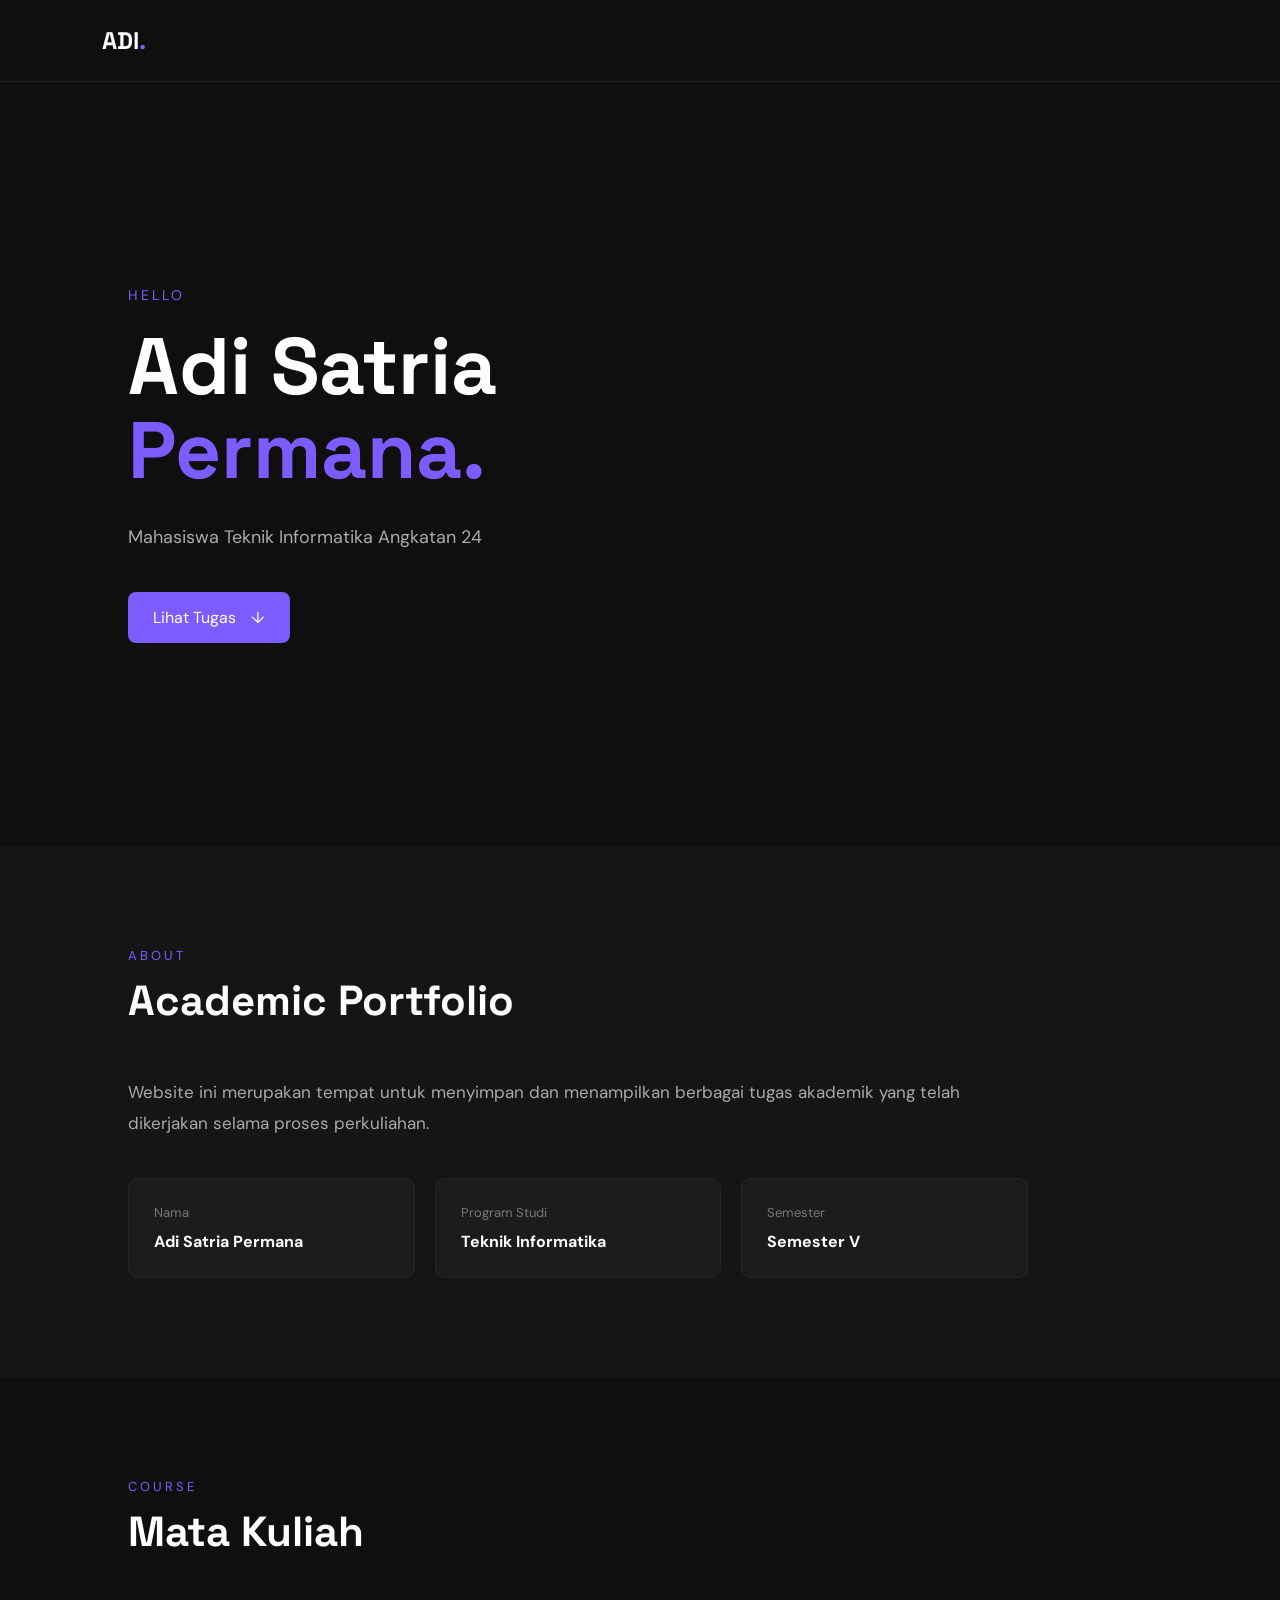
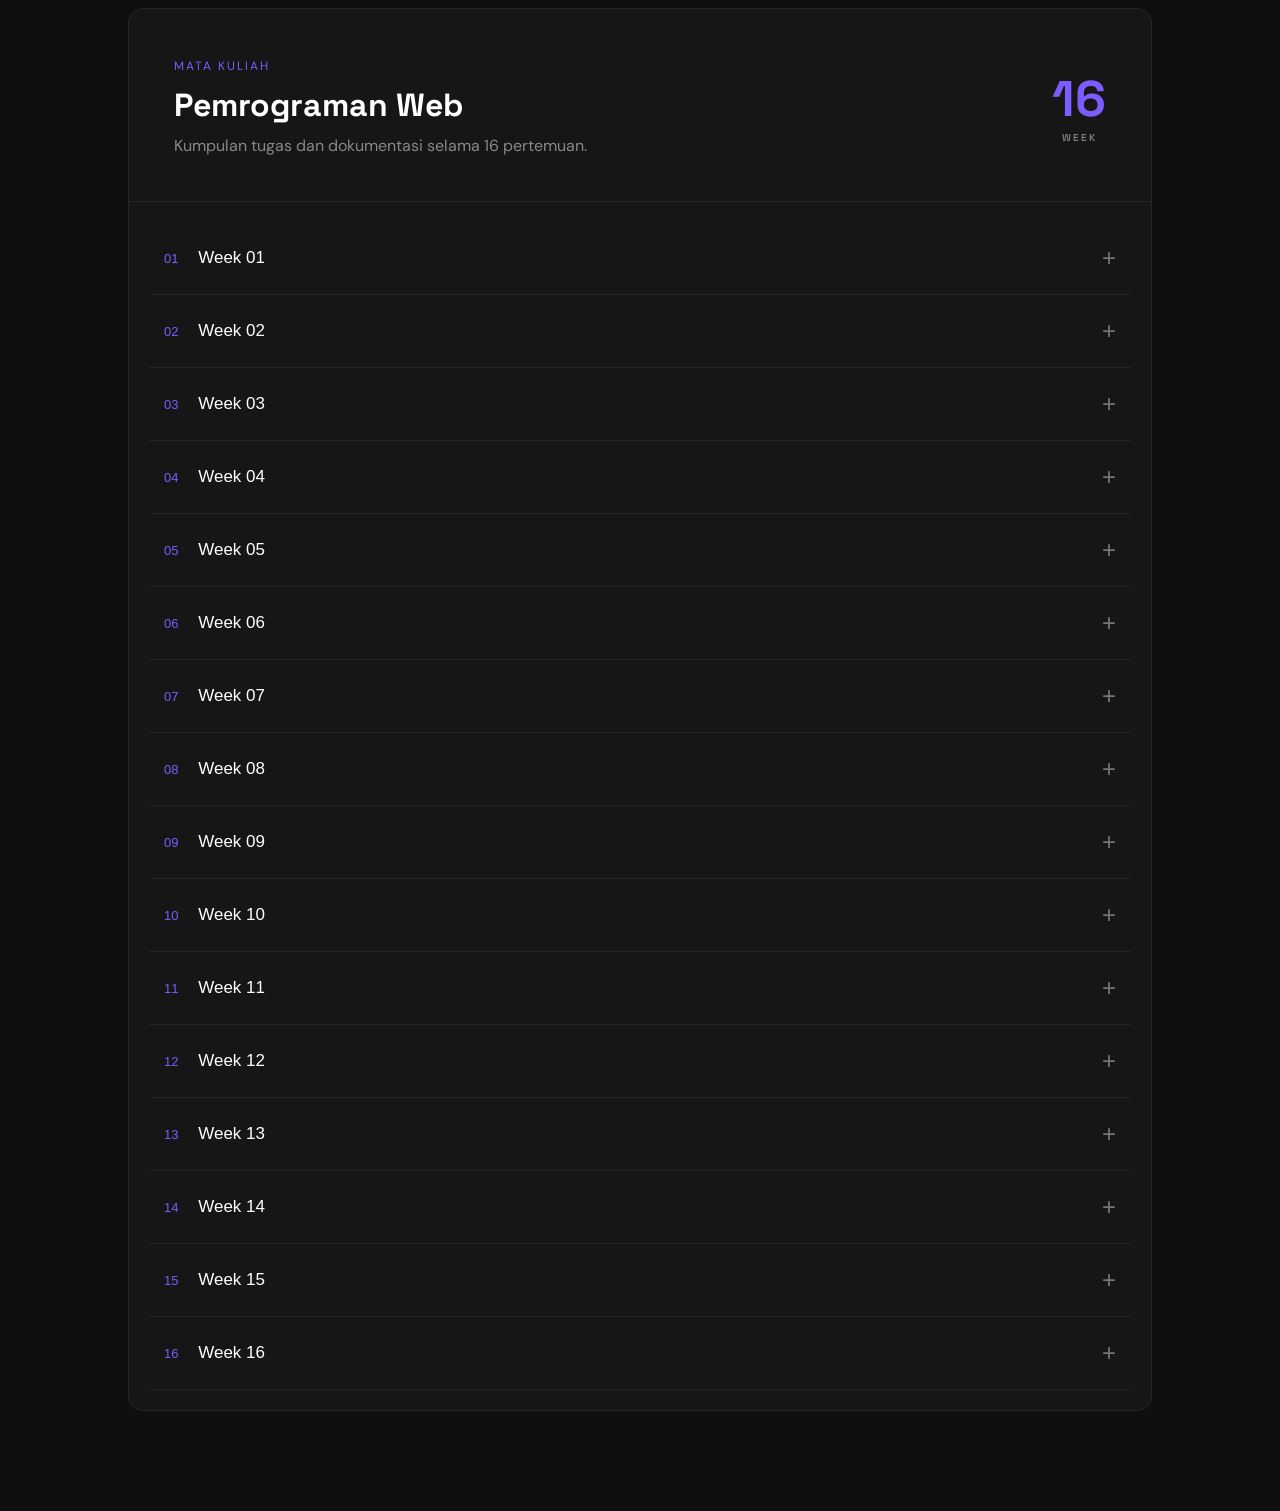
==== index.html @ b635580a "fix js" ====
<!DOCTYPE html>
<html lang="id">
<head>
    <meta charset="UTF-8">
    <meta name="viewport" content="width=device-width, initial-scale=1.0">

    <title>Adi Satria Permana</title>

    <link rel="stylesheet" href="assets/css/style.css">
</head>

<body>

    <!-- NAVBAR -->
    <nav class="navbar">

        <div class="logo">
            ADI<span>.</span>
        </div>
    </nav>


    <!-- HERO -->
    <section class="hero">

        <div class="hero-content">

            <p class="hello">
                HELLO
            </p>

            <h1>
                Adi Satria<br>
                <span>Permana.</span>
            </h1>

            <p class="description">
                Mahasiswa Teknik Informatika Angkatan 24
            </p>

            <a href="#course" class="btn">
                Lihat Tugas
                <span>↓</span>
            </a>

        </div>

    </section>


    <!-- ABOUT -->
    <section class="about">

        <div class="section-title">

            <p>ABOUT</p>

            <h2>
                Academic Portfolio
            </h2>

        </div>


        <div class="about-content">

            <p>
                Website ini merupakan tempat untuk menyimpan dan
                menampilkan berbagai tugas akademik yang telah
                dikerjakan selama proses perkuliahan.
            </p>

            <div class="info">

                <div class="info-card">
                    <span>Nama</span>
                    <strong>Adi Satria Permana</strong>
                </div>

                <div class="info-card">
                    <span>Program Studi</span>
                    <strong>Teknik Informatika</strong>
                </div>

                <div class="info-card">
                    <span>Semester</span>
                    <strong>Semester V</strong>
                </div>

            </div>

        </div>

    </section>


    <!-- COURSE -->
    <section class="course" id="course">

        <div class="section-title">

            <p>COURSE</p>

            <h2>
                Mata Kuliah
            </h2>

        </div>


        <div class="course-card">

            <div class="course-header">

                <div>

                    <span class="course-label">
                        MATA KULIAH
                    </span>

                    <h3>
                        Pemrograman Web
                    </h3>

                    <p>
                        Kumpulan tugas dan dokumentasi
                        selama 16 pertemuan.
                    </p>

                </div>

                <div class="course-number">
                    16
                    <span>WEEK</span>
                </div>

            </div>


            <!-- WEEK LIST -->

            <div class="week-list">


                <!-- WEEK 01 -->
                <div class="week-item">

                    <button class="week-button">

                        <span>
                            <small>01</small>
                            Week 01
                        </span>

                        <span class="arrow">+</span>

                    </button>

                    <div class="week-content">

                        <div class="task">

                            <div>
                                <h4>Assignment Week 01</h4>

                                <p>
                                    Tugas pertemuan pertama.
                                </p>
                            </div>
                            <a href="assets/pdf/1247050074_ADI SATRIA PERMANA_PAW.pdf" 
   class="pdf-button" 
   target="_blank">
    Lihat PDF
</a>

                        </div>

                    </div>

                </div>


                <!-- WEEK 02 -->
                <div class="week-item">

                    <button class="week-button">

                        <span>
                            <small>02</small>
                            Week 02
                        </span>

                        <span class="arrow">+</span>

                    </button>

                    <div class="week-content">

                        <div class="task">

                            <div>
                                <h4>Assignment Week 02</h4>

                                <p>
                                    Tugas pertemuan kedua.
                                </p>
                            </div>

                            <a href="#" class="pdf-button">
                                PDF
                            </a>

                        </div>

                    </div>

                </div>


                <!-- WEEK 03 -->
                <div class="week-item">

                    <button class="week-button">

                        <span>
                            <small>03</small>
                            Week 03
                        </span>

                        <span class="arrow">+</span>

                    </button>

                    <div class="week-content">

                        <div class="task">

                            <div>
                                <h4>Assignment Week 03</h4>

                                <p>
                                    Tugas pertemuan ketiga.
                                </p>
                            </div>

                            <a href="#" class="pdf-button">
                                PDF
                            </a>

                        </div>

                    </div>

                </div>


                <!-- WEEK 04 -->
                <div class="week-item">

                    <button class="week-button">

                        <span>
                            <small>04</small>
                            Week 04
                        </span>

                        <span class="arrow">+</span>

                    </button>

                    <div class="week-content">

                        <div class="task">

                            <div>
                                <h4>Assignment Week 04</h4>

                                <p>Tugas pertemuan keempat.</p>
                            </div>

                            <a href="#" class="pdf-button">
                                PDF
                            </a>

                        </div>

                    </div>

                </div>


                <!-- WEEK 05 -->
                <div class="week-item">

                    <button class="week-button">

                        <span>
                            <small>05</small>
                            Week 05
                        </span>

                        <span class="arrow">+</span>

                    </button>

                    <div class="week-content">

                        <div class="task">

                            <div>
                                <h4>Assignment Week 05</h4>
                                <p>Tugas pertemuan kelima.</p>
                            </div>

                            <a href="#" class="pdf-button">
                                PDF
                            </a>

                        </div>

                    </div>

                </div>


                <!-- WEEK 06 -->
                <div class="week-item">

                    <button class="week-button">

                        <span>
                            <small>06</small>
                            Week 06
                        </span>

                        <span class="arrow">+</span>

                    </button>

                    <div class="week-content">

                        <div class="task">

                            <div>
                                <h4>Assignment Week 06</h4>
                                <p>Tugas pertemuan keenam.</p>
                            </div>

                            <a href="#" class="pdf-button">
                                PDF
                            </a>

                        </div>

                    </div>

                </div>


                <!-- WEEK 07 -->
                <div class="week-item">

                    <button class="week-button">

                        <span>
                            <small>07</small>
                            Week 07
                        </span>

                        <span class="arrow">+</span>

                    </button>

                    <div class="week-content">

                        <div class="task">

                            <div>
                                <h4>Assignment Week 07</h4>
                                <p>Tugas pertemuan ketujuh.</p>
                            </div>

                            <a href="#" class="pdf-button">
                                PDF
                            </a>

                        </div>

                    </div>

                </div>


                <!-- WEEK 08 -->
                <div class="week-item">

                    <button class="week-button">

                        <span>
                            <small>08</small>
                            Week 08
                        </span>

                        <span class="arrow">+</span>

                    </button>

                    <div class="week-content">

                        <div class="task">

                            <div>
                                <h4>Assignment Week 08</h4>
                                <p>Tugas pertemuan kedelapan.</p>
                            </div>

                            <a href="#" class="pdf-button">
                                PDF
                            </a>

                        </div>

                    </div>

                </div>


                <!-- WEEK 09 -->
                <div class="week-item">

                    <button class="week-button">

                        <span>
                            <small>09</small>
                            Week 09
                        </span>

                        <span class="arrow">+</span>

                    </button>

                    <div class="week-content">

                        <div class="task">

                            <div>
                                <h4>Assignment Week 09</h4>
                                <p>Tugas pertemuan kesembilan.</p>
                            </div>

                            <a href="#" class="pdf-button">
                                PDF
                            </a>

                        </div>

                    </div>

                </div>


                <!-- WEEK 10 -->
                <div class="week-item">

                    <button class="week-button">

                        <span>
                            <small>10</small>
                            Week 10
                        </span>

                        <span class="arrow">+</span>

                    </button>

                    <div class="week-content">

                        <div class="task">

                            <div>
                                <h4>Assignment Week 10</h4>
                                <p>Tugas pertemuan kesepuluh.</p>
                            </div>

                            <a href="#" class="pdf-button">
                                PDF
                            </a>

                        </div>

                    </div>

                </div>


                <!-- WEEK 11 -->
                <div class="week-item">

                    <button class="week-button">

                        <span>
                            <small>11</small>
                            Week 11
                        </span>

                        <span class="arrow">+</span>

                    </button>

                    <div class="week-content">

                        <div class="task">

                            <div>
                                <h4>Assignment Week 11</h4>
                                <p>Tugas pertemuan kesebelas.</p>
                            </div>

                            <a href="#" class="pdf-button">
                                PDF
                            </a>

                        </div>

                    </div>

                </div>


                <!-- WEEK 12 -->
                <div class="week-item">

                    <button class="week-button">

                        <span>
                            <small>12</small>
                            Week 12
                        </span>

                        <span class="arrow">+</span>

                    </button>

                    <div class="week-content">

                        <div class="task">

                            <div>
                                <h4>Assignment Week 12</h4>
                                <p>Tugas pertemuan kedua belas.</p>
                            </div>

                            <a href="#" class="pdf-button">
                                PDF
                            </a>

                        </div>

                    </div>

                </div>


                <!-- WEEK 13 -->
                <div class="week-item">

                    <button class="week-button">

                        <span>
                            <small>13</small>
                            Week 13
                        </span>

                        <span class="arrow">+</span>

                    </button>

                    <div class="week-content">

                        <div class="task">

                            <div>
                                <h4>Assignment Week 13</h4>
                                <p>Tugas pertemuan ketiga belas.</p>
                            </div>

                            <a href="#" class="pdf-button">
                                PDF
                            </a>

                        </div>

                    </div>

                </div>


                <!-- WEEK 14 -->
                <div class="week-item">

                    <button class="week-button">

                        <span>
                            <small>14</small>
                            Week 14
                        </span>

                        <span class="arrow">+</span>

                    </button>

                    <div class="week-content">

                        <div class="task">

                            <div>
                                <h4>Assignment Week 14</h4>
                                <p>Tugas pertemuan keempat belas.</p>
                            </div>

                            <a href="#" class="pdf-button">
                                PDF
                            </a>

                        </div>

                    </div>

                </div>


                <!-- WEEK 15 -->
                <div class="week-item">

                    <button class="week-button">

                        <span>
                            <small>15</small>
                            Week 15
                        </span>

                        <span class="arrow">+</span>

                    </button>

                    <div class="week-content">

                        <div class="task">

                            <div>
                                <h4>Assignment Week 15</h4>
                                <p>Tugas pertemuan kelima belas.</p>
                            </div>

                            <a href="#" class="pdf-button">
                                PDF
                            </a>

                        </div>

                    </div>

                </div>


                <!-- WEEK 16 -->
                <div class="week-item">

                    <button class="week-button">

                        <span>
                            <small>16</small>
                            Week 16
                        </span>

                        <span class="arrow">+</span>

                    </button>

                    <div class="week-content">

                        <div class="task">

                            <div>
                                <h4>Assignment Week 16</h4>
                                <p>Tugas pertemuan keenam belas.</p>
                            </div>

                            <a href="#" class="pdf-button">
                                PDF
                            </a>

                        </div>

                    </div>

                </div>


            </div>

        </div>

    </section>

    <script src="assets/js/script.js"></script>

</body>
</html>
---- assets/css/style.css ----
@import url('https://fonts.googleapis.com/css2?family=DM+Sans:wght@400;500;600;700&family=Space+Grotesk:wght@500;600;700&display=swap');


* {
    margin: 0;
    padding: 0;
    box-sizing: border-box;
}


html {
    scroll-behavior: smooth;
}


body {

    font-family: "DM Sans", sans-serif;

    background: #0f0f0f;

    color: white;

}


/* NAVBAR */

.navbar {

    width: 100%;

    padding: 25px 8%;

    display: flex;

    justify-content: space-between;

    align-items: center;

    border-bottom: 1px solid #222;

}


.logo {

    font-family: "Space Grotesk";

    font-size: 24px;

    font-weight: 700;

}


.logo span {

    color: #7c5cff;

}


.nav-text {

    color: #888;

    font-size: 14px;

}


/* HERO */

.hero {

    min-height: 85vh;

    display: flex;

    align-items: center;

    padding: 80px 10%;

}


.hero-content {

    max-width: 800px;

}


.hello {

    color: #7c5cff;

    font-size: 14px;

    letter-spacing: 3px;

    margin-bottom: 20px;

}


.hero h1 {

    font-family: "Space Grotesk";

    font-size: 80px;

    line-height: 1.05;

    margin-bottom: 30px;

}


.hero h1 span {

    color: #7c5cff;

}


.description {

    color: #aaa;

    font-size: 18px;

    line-height: 1.7;

    max-width: 600px;

    margin-bottom: 40px;

}


.btn {

    display: inline-flex;

    align-items: center;

    gap: 15px;

    padding: 15px 25px;

    background: #7c5cff;

    color: white;

    text-decoration: none;

    border-radius: 8px;

    transition: 0.3s;

}


.btn:hover {

    transform: translateY(-3px);

    background: #6849e8;

}


/* ABOUT */

.about {

    padding: 100px 10%;

    background: #151515;

}


.section-title {

    margin-bottom: 50px;

}


.section-title p {

    color: #7c5cff;

    letter-spacing: 3px;

    font-size: 13px;

    margin-bottom: 10px;

}


.section-title h2 {

    font-family: "Space Grotesk";

    font-size: 42px;

}


.about-content {

    max-width: 900px;

}


.about-content > p {

    color: #aaa;

    line-height: 1.8;

    font-size: 17px;

    margin-bottom: 40px;

}


.info {

    display: grid;

    grid-template-columns: repeat(3, 1fr);

    gap: 20px;

}


.info-card {

    background: #1c1c1c;

    padding: 25px;

    border-radius: 10px;

    border: 1px solid #252525;

}


.info-card span {

    display: block;

    color: #777;

    font-size: 13px;

    margin-bottom: 10px;

}


.info-card strong {

    font-size: 16px;

}


/* COURSE */

.course {

    padding: 100px 10%;

}


.course-card {

    background: #161616;

    border: 1px solid #252525;

    border-radius: 15px;

    overflow: hidden;

}


.course-header {

    padding: 45px;

    display: flex;

    justify-content: space-between;

    align-items: center;

    border-bottom: 1px solid #252525;

}


.course-label {

    color: #7c5cff;

    font-size: 12px;

    letter-spacing: 2px;

}


.course-header h3 {

    font-family: "Space Grotesk";

    font-size: 32px;

    margin: 10px 0;

}


.course-header p {

    color: #888;

}


.course-number {

    font-size: 50px;

    font-family: "Space Grotesk";

    font-weight: bold;

    color: #7c5cff;

    text-align: center;

}


.course-number span {

    display: block;

    font-size: 10px;

    letter-spacing: 2px;

    color: #777;

}


/* WEEK */

.week-list {

    padding: 20px;

}


.week-item {

    border-bottom: 1px solid #252525;

}


.week-button {

    width: 100%;

    padding: 22px 15px;

    background: transparent;

    border: none;

    color: white;

    display: flex;

    justify-content: space-between;

    align-items: center;

    cursor: pointer;

    font-size: 17px;

    text-align: left;

}


.week-button small {

    color: #7c5cff;

    margin-right: 15px;

    font-size: 13px;

}


.arrow {

    font-size: 24px;

    color: #777;

    transition: 0.3s;

}


.week-content {

    max-height: 0;

    overflow: hidden;

    transition: 0.4s ease;

}


.week-item.active .week-content {

    max-height: 300px;

}


.week-item.active .arrow {

    transform: rotate(45deg);

    color: #7c5cff;

}


/* TASK */

.task {

    background: #1e1e1e;

    margin: 0 15px 20px;

    padding: 20px;

    border-radius: 10px;

    display: flex;

    justify-content: space-between;

    align-items: center;

}


.task h4 {

    margin-bottom: 8px;

}


.task p {

    color: #888;

    font-size: 14px;

}


.pdf-button {

    padding: 10px 18px;

    background: #7c5cff;

    color: white;

    text-decoration: none;

    border-radius: 6px;

    font-size: 13px;

    transition: 0.3s;

}


.pdf-button:hover {

    background: #6849e8;

}


/* FOOTER */

footer {

    padding: 70px 10%;

    background: #111;

    border-top: 1px solid #222;

}


footer h2 {

    font-family: "Space Grotesk";

    font-size: 32px;

}


footer h2 span {

    color: #7c5cff;

}


footer p {

    color: #777;

    margin-top: 10px;

}


.copyright {

    margin-top: 40px;

    font-size: 13px;

}


/* RESPONSIVE */

@media (max-width: 768px) {

    .hero h1 {

        font-size: 50px;

    }


    .info {

        grid-template-columns: 1fr;

    }


    .course-header {

        flex-direction: column;

        align-items: flex-start;

        gap: 30px;

    }


    .course-number {

        text-align: left;

    }


    .nav-text {

        display: none;

    }


    .section-title h2 {

        font-size: 32px;

    }

}
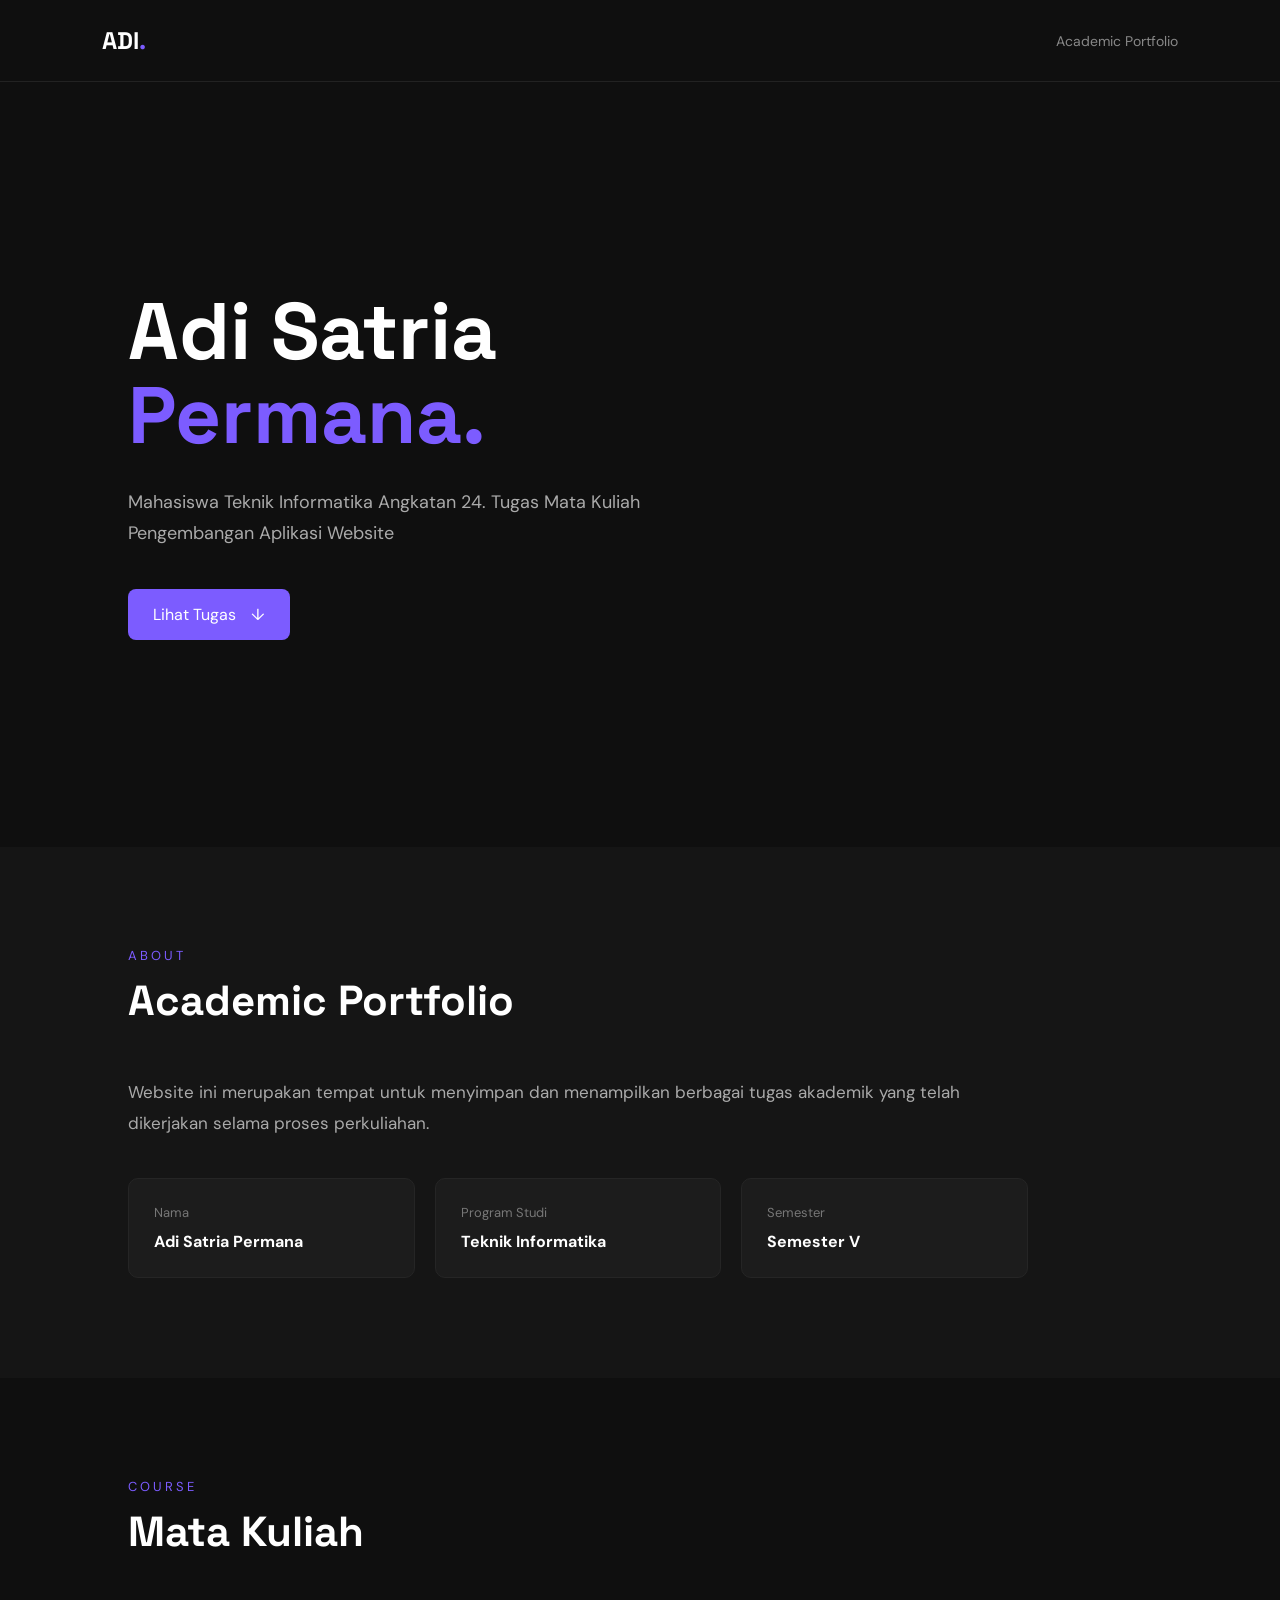
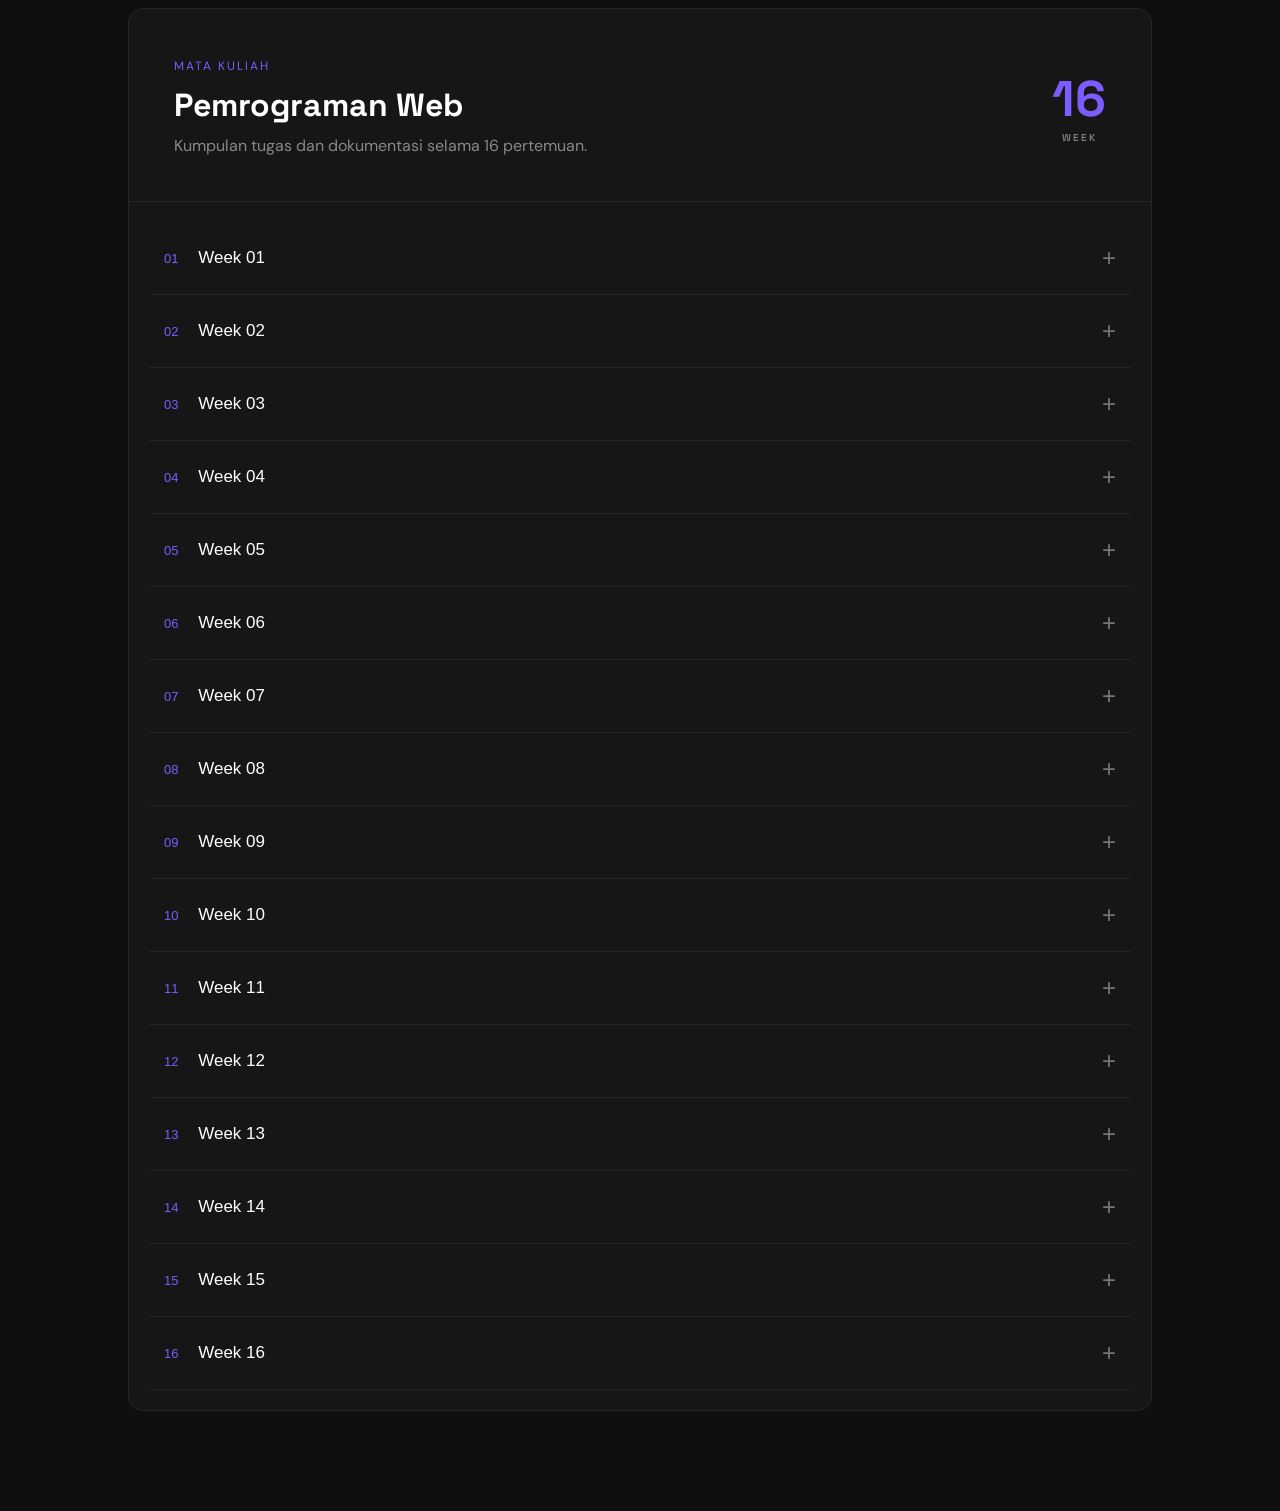
==== commit 773e7384: "atur index" ====
--- a/index.html
+++ b/index.html
@@ -1,33 +1,41 @@
 <!DOCTYPE html>
 <html lang="id">
+
 <head>
+
     <meta charset="UTF-8">
+
     <meta name="viewport" content="width=device-width, initial-scale=1.0">
 
     <title>Adi Satria Permana</title>
 
     <link rel="stylesheet" href="assets/css/style.css">
+
 </head>
 
+
 <body>
 
     <!-- NAVBAR -->
+
     <nav class="navbar">
 
         <div class="logo">
             ADI<span>.</span>
         </div>
+
+        <div class="nav-text">
+            Academic Portfolio
+        </div>
+
     </nav>
 
 
     <!-- HERO -->
+
     <section class="hero">
 
         <div class="hero-content">
-
-            <p class="hello">
-                HELLO
-            </p>
 
             <h1>
                 Adi Satria<br>
@@ -35,12 +43,18 @@
             </h1>
 
             <p class="description">
-                Mahasiswa Teknik Informatika Angkatan 24
+
+                Mahasiswa Teknik Informatika Angkatan 24.
+                Tugas Mata Kuliah Pengembangan Aplikasi Website
+
             </p>
 
             <a href="#course" class="btn">
+
                 Lihat Tugas
+
                 <span>↓</span>
+
             </a>
 
         </div>
@@ -49,6 +63,7 @@
 
 
     <!-- ABOUT -->
+
     <section class="about">
 
         <div class="section-title">
@@ -65,27 +80,49 @@
         <div class="about-content">
 
             <p>
+
                 Website ini merupakan tempat untuk menyimpan dan
                 menampilkan berbagai tugas akademik yang telah
                 dikerjakan selama proses perkuliahan.
+
             </p>
 
+
             <div class="info">
 
+
                 <div class="info-card">
+
                     <span>Nama</span>
-                    <strong>Adi Satria Permana</strong>
-                </div>
+
+                    <strong>
+                        Adi Satria Permana
+                    </strong>
+
+                </div>
+
 
                 <div class="info-card">
+
                     <span>Program Studi</span>
-                    <strong>Teknik Informatika</strong>
-                </div>
+
+                    <strong>
+                        Teknik Informatika
+                    </strong>
+
+                </div>
+
 
                 <div class="info-card">
+
                     <span>Semester</span>
-                    <strong>Semester V</strong>
-                </div>
+
+                    <strong>
+                        Semester V
+                    </strong>
+
+                </div>
+
 
             </div>
 
@@ -95,7 +132,9 @@
 
 
     <!-- COURSE -->
+
     <section class="course" id="course">
+
 
         <div class="section-title">
 
@@ -110,7 +149,11 @@
 
         <div class="course-card">
 
+
+            <!-- COURSE HEADER -->
+
             <div class="course-header">
+
 
                 <div>
 
@@ -118,9 +161,11 @@
                         MATA KULIAH
                     </span>
 
+
                     <h3>
                         Pemrograman Web
                     </h3>
+
 
                     <p>
                         Kumpulan tugas dan dokumentasi
@@ -129,10 +174,17 @@
 
                 </div>
 
+
                 <div class="course-number">
+
                     16
-                    <span>WEEK</span>
-                </div>
+
+                    <span>
+                        WEEK
+                    </span>
+
+                </div>
+
 
             </div>
 
@@ -143,35 +195,56 @@
 
 
                 <!-- WEEK 01 -->
-                <div class="week-item">
-
-                    <button class="week-button">
-
-                        <span>
+
+                <div class="week-item">
+
+                    <button class="week-button">
+
+                        <span>
+
                             <small>01</small>
+
                             Week 01
-                        </span>
-
-                        <span class="arrow">+</span>
-
-                    </button>
-
-                    <div class="week-content">
-
-                        <div class="task">
-
-                            <div>
-                                <h4>Assignment Week 01</h4>
+
+                        </span>
+
+
+                        <span class="arrow">
+                            +
+                        </span>
+
+                    </button>
+
+
+                    <div class="week-content">
+
+                        <div class="task">
+
+
+                            <div>
+
+                                <h4>
+                                    Assignment Week 01
+                                </h4>
+
 
                                 <p>
                                     Tugas pertemuan pertama.
                                 </p>
-                            </div>
-                            <a href="assets/pdf/1247050074_ADI SATRIA PERMANA_PAW.pdf" 
-   class="pdf-button" 
-   target="_blank">
-    Lihat PDF
-</a>
+
+                            </div>
+
+
+                            <a
+                                href="assets/pdf/1247050074_ADI SATRIA PERMANA_PAW.pdf"
+                                class="pdf-button"
+                                target="_blank"
+                            >
+
+                                Lihat PDF
+
+                            </a>
+
 
                         </div>
 
@@ -181,29 +254,40 @@
 
 
                 <!-- WEEK 02 -->
-                <div class="week-item">
-
-                    <button class="week-button">
-
-                        <span>
+
+                <div class="week-item">
+
+                    <button class="week-button">
+
+                        <span>
+
                             <small>02</small>
+
                             Week 02
-                        </span>
-
-                        <span class="arrow">+</span>
-
-                    </button>
-
-                    <div class="week-content">
-
-                        <div class="task">
-
-                            <div>
-                                <h4>Assignment Week 02</h4>
+
+                        </span>
+
+                        <span class="arrow">
+                            +
+                        </span>
+
+                    </button>
+
+
+                    <div class="week-content">
+
+                        <div class="task">
+
+                            <div>
+
+                                <h4>
+                                    Assignment Week 02
+                                </h4>
 
                                 <p>
                                     Tugas pertemuan kedua.
                                 </p>
+
                             </div>
 
                             <a href="#" class="pdf-button">
@@ -218,29 +302,40 @@
 
 
                 <!-- WEEK 03 -->
-                <div class="week-item">
-
-                    <button class="week-button">
-
-                        <span>
+
+                <div class="week-item">
+
+                    <button class="week-button">
+
+                        <span>
+
                             <small>03</small>
+
                             Week 03
-                        </span>
-
-                        <span class="arrow">+</span>
-
-                    </button>
-
-                    <div class="week-content">
-
-                        <div class="task">
-
-                            <div>
-                                <h4>Assignment Week 03</h4>
+
+                        </span>
+
+                        <span class="arrow">
+                            +
+                        </span>
+
+                    </button>
+
+
+                    <div class="week-content">
+
+                        <div class="task">
+
+                            <div>
+
+                                <h4>
+                                    Assignment Week 03
+                                </h4>
 
                                 <p>
                                     Tugas pertemuan ketiga.
                                 </p>
+
                             </div>
 
                             <a href="#" class="pdf-button">
@@ -255,27 +350,40 @@
 
 
                 <!-- WEEK 04 -->
-                <div class="week-item">
-
-                    <button class="week-button">
-
-                        <span>
+
+                <div class="week-item">
+
+                    <button class="week-button">
+
+                        <span>
+
                             <small>04</small>
+
                             Week 04
-                        </span>
-
-                        <span class="arrow">+</span>
-
-                    </button>
-
-                    <div class="week-content">
-
-                        <div class="task">
-
-                            <div>
-                                <h4>Assignment Week 04</h4>
-
-                                <p>Tugas pertemuan keempat.</p>
+
+                        </span>
+
+                        <span class="arrow">
+                            +
+                        </span>
+
+                    </button>
+
+
+                    <div class="week-content">
+
+                        <div class="task">
+
+                            <div>
+
+                                <h4>
+                                    Assignment Week 04
+                                </h4>
+
+                                <p>
+                                    Tugas pertemuan keempat.
+                                </p>
+
                             </div>
 
                             <a href="#" class="pdf-button">
@@ -290,26 +398,40 @@
 
 
                 <!-- WEEK 05 -->
-                <div class="week-item">
-
-                    <button class="week-button">
-
-                        <span>
+
+                <div class="week-item">
+
+                    <button class="week-button">
+
+                        <span>
+
                             <small>05</small>
+
                             Week 05
-                        </span>
-
-                        <span class="arrow">+</span>
-
-                    </button>
-
-                    <div class="week-content">
-
-                        <div class="task">
-
-                            <div>
-                                <h4>Assignment Week 05</h4>
-                                <p>Tugas pertemuan kelima.</p>
+
+                        </span>
+
+                        <span class="arrow">
+                            +
+                        </span>
+
+                    </button>
+
+
+                    <div class="week-content">
+
+                        <div class="task">
+
+                            <div>
+
+                                <h4>
+                                    Assignment Week 05
+                                </h4>
+
+                                <p>
+                                    Tugas pertemuan kelima.
+                                </p>
+
                             </div>
 
                             <a href="#" class="pdf-button">
@@ -324,26 +446,40 @@
 
 
                 <!-- WEEK 06 -->
-                <div class="week-item">
-
-                    <button class="week-button">
-
-                        <span>
+
+                <div class="week-item">
+
+                    <button class="week-button">
+
+                        <span>
+
                             <small>06</small>
+
                             Week 06
-                        </span>
-
-                        <span class="arrow">+</span>
-
-                    </button>
-
-                    <div class="week-content">
-
-                        <div class="task">
-
-                            <div>
-                                <h4>Assignment Week 06</h4>
-                                <p>Tugas pertemuan keenam.</p>
+
+                        </span>
+
+                        <span class="arrow">
+                            +
+                        </span>
+
+                    </button>
+
+
+                    <div class="week-content">
+
+                        <div class="task">
+
+                            <div>
+
+                                <h4>
+                                    Assignment Week 06
+                                </h4>
+
+                                <p>
+                                    Tugas pertemuan keenam.
+                                </p>
+
                             </div>
 
                             <a href="#" class="pdf-button">
@@ -358,26 +494,40 @@
 
 
                 <!-- WEEK 07 -->
-                <div class="week-item">
-
-                    <button class="week-button">
-
-                        <span>
+
+                <div class="week-item">
+
+                    <button class="week-button">
+
+                        <span>
+
                             <small>07</small>
+
                             Week 07
-                        </span>
-
-                        <span class="arrow">+</span>
-
-                    </button>
-
-                    <div class="week-content">
-
-                        <div class="task">
-
-                            <div>
-                                <h4>Assignment Week 07</h4>
-                                <p>Tugas pertemuan ketujuh.</p>
+
+                        </span>
+
+                        <span class="arrow">
+                            +
+                        </span>
+
+                    </button>
+
+
+                    <div class="week-content">
+
+                        <div class="task">
+
+                            <div>
+
+                                <h4>
+                                    Assignment Week 07
+                                </h4>
+
+                                <p>
+                                    Tugas pertemuan ketujuh.
+                                </p>
+
                             </div>
 
                             <a href="#" class="pdf-button">
@@ -392,26 +542,40 @@
 
 
                 <!-- WEEK 08 -->
-                <div class="week-item">
-
-                    <button class="week-button">
-
-                        <span>
+
+                <div class="week-item">
+
+                    <button class="week-button">
+
+                        <span>
+
                             <small>08</small>
+
                             Week 08
-                        </span>
-
-                        <span class="arrow">+</span>
-
-                    </button>
-
-                    <div class="week-content">
-
-                        <div class="task">
-
-                            <div>
-                                <h4>Assignment Week 08</h4>
-                                <p>Tugas pertemuan kedelapan.</p>
+
+                        </span>
+
+                        <span class="arrow">
+                            +
+                        </span>
+
+                    </button>
+
+
+                    <div class="week-content">
+
+                        <div class="task">
+
+                            <div>
+
+                                <h4>
+                                    Assignment Week 08
+                                </h4>
+
+                                <p>
+                                    Tugas pertemuan kedelapan.
+                                </p>
+
                             </div>
 
                             <a href="#" class="pdf-button">
@@ -426,26 +590,40 @@
 
 
                 <!-- WEEK 09 -->
-                <div class="week-item">
-
-                    <button class="week-button">
-
-                        <span>
+
+                <div class="week-item">
+
+                    <button class="week-button">
+
+                        <span>
+
                             <small>09</small>
+
                             Week 09
-                        </span>
-
-                        <span class="arrow">+</span>
-
-                    </button>
-
-                    <div class="week-content">
-
-                        <div class="task">
-
-                            <div>
-                                <h4>Assignment Week 09</h4>
-                                <p>Tugas pertemuan kesembilan.</p>
+
+                        </span>
+
+                        <span class="arrow">
+                            +
+                        </span>
+
+                    </button>
+
+
+                    <div class="week-content">
+
+                        <div class="task">
+
+                            <div>
+
+                                <h4>
+                                    Assignment Week 09
+                                </h4>
+
+                                <p>
+                                    Tugas pertemuan kesembilan.
+                                </p>
+
                             </div>
 
                             <a href="#" class="pdf-button">
@@ -460,26 +638,40 @@
 
 
                 <!-- WEEK 10 -->
-                <div class="week-item">
-
-                    <button class="week-button">
-
-                        <span>
+
+                <div class="week-item">
+
+                    <button class="week-button">
+
+                        <span>
+
                             <small>10</small>
+
                             Week 10
-                        </span>
-
-                        <span class="arrow">+</span>
-
-                    </button>
-
-                    <div class="week-content">
-
-                        <div class="task">
-
-                            <div>
-                                <h4>Assignment Week 10</h4>
-                                <p>Tugas pertemuan kesepuluh.</p>
+
+                        </span>
+
+                        <span class="arrow">
+                            +
+                        </span>
+
+                    </button>
+
+
+                    <div class="week-content">
+
+                        <div class="task">
+
+                            <div>
+
+                                <h4>
+                                    Assignment Week 10
+                                </h4>
+
+                                <p>
+                                    Tugas pertemuan kesepuluh.
+                                </p>
+
                             </div>
 
                             <a href="#" class="pdf-button">
@@ -494,26 +686,40 @@
 
 
                 <!-- WEEK 11 -->
-                <div class="week-item">
-
-                    <button class="week-button">
-
-                        <span>
+
+                <div class="week-item">
+
+                    <button class="week-button">
+
+                        <span>
+
                             <small>11</small>
+
                             Week 11
-                        </span>
-
-                        <span class="arrow">+</span>
-
-                    </button>
-
-                    <div class="week-content">
-
-                        <div class="task">
-
-                            <div>
-                                <h4>Assignment Week 11</h4>
-                                <p>Tugas pertemuan kesebelas.</p>
+
+                        </span>
+
+                        <span class="arrow">
+                            +
+                        </span>
+
+                    </button>
+
+
+                    <div class="week-content">
+
+                        <div class="task">
+
+                            <div>
+
+                                <h4>
+                                    Assignment Week 11
+                                </h4>
+
+                                <p>
+                                    Tugas pertemuan kesebelas.
+                                </p>
+
                             </div>
 
                             <a href="#" class="pdf-button">
@@ -528,26 +734,40 @@
 
 
                 <!-- WEEK 12 -->
-                <div class="week-item">
-
-                    <button class="week-button">
-
-                        <span>
+
+                <div class="week-item">
+
+                    <button class="week-button">
+
+                        <span>
+
                             <small>12</small>
+
                             Week 12
-                        </span>
-
-                        <span class="arrow">+</span>
-
-                    </button>
-
-                    <div class="week-content">
-
-                        <div class="task">
-
-                            <div>
-                                <h4>Assignment Week 12</h4>
-                                <p>Tugas pertemuan kedua belas.</p>
+
+                        </span>
+
+                        <span class="arrow">
+                            +
+                        </span>
+
+                    </button>
+
+
+                    <div class="week-content">
+
+                        <div class="task">
+
+                            <div>
+
+                                <h4>
+                                    Assignment Week 12
+                                </h4>
+
+                                <p>
+                                    Tugas pertemuan kedua belas.
+                                </p>
+
                             </div>
 
                             <a href="#" class="pdf-button">
@@ -562,26 +782,40 @@
 
 
                 <!-- WEEK 13 -->
-                <div class="week-item">
-
-                    <button class="week-button">
-
-                        <span>
+
+                <div class="week-item">
+
+                    <button class="week-button">
+
+                        <span>
+
                             <small>13</small>
+
                             Week 13
-                        </span>
-
-                        <span class="arrow">+</span>
-
-                    </button>
-
-                    <div class="week-content">
-
-                        <div class="task">
-
-                            <div>
-                                <h4>Assignment Week 13</h4>
-                                <p>Tugas pertemuan ketiga belas.</p>
+
+                        </span>
+
+                        <span class="arrow">
+                            +
+                        </span>
+
+                    </button>
+
+
+                    <div class="week-content">
+
+                        <div class="task">
+
+                            <div>
+
+                                <h4>
+                                    Assignment Week 13
+                                </h4>
+
+                                <p>
+                                    Tugas pertemuan ketiga belas.
+                                </p>
+
                             </div>
 
                             <a href="#" class="pdf-button">
@@ -596,26 +830,40 @@
 
 
                 <!-- WEEK 14 -->
-                <div class="week-item">
-
-                    <button class="week-button">
-
-                        <span>
+
+                <div class="week-item">
+
+                    <button class="week-button">
+
+                        <span>
+
                             <small>14</small>
+
                             Week 14
-                        </span>
-
-                        <span class="arrow">+</span>
-
-                    </button>
-
-                    <div class="week-content">
-
-                        <div class="task">
-
-                            <div>
-                                <h4>Assignment Week 14</h4>
-                                <p>Tugas pertemuan keempat belas.</p>
+
+                        </span>
+
+                        <span class="arrow">
+                            +
+                        </span>
+
+                    </button>
+
+
+                    <div class="week-content">
+
+                        <div class="task">
+
+                            <div>
+
+                                <h4>
+                                    Assignment Week 14
+                                </h4>
+
+                                <p>
+                                    Tugas pertemuan keempat belas.
+                                </p>
+
                             </div>
 
                             <a href="#" class="pdf-button">
@@ -630,26 +878,40 @@
 
 
                 <!-- WEEK 15 -->
-                <div class="week-item">
-
-                    <button class="week-button">
-
-                        <span>
+
+                <div class="week-item">
+
+                    <button class="week-button">
+
+                        <span>
+
                             <small>15</small>
+
                             Week 15
-                        </span>
-
-                        <span class="arrow">+</span>
-
-                    </button>
-
-                    <div class="week-content">
-
-                        <div class="task">
-
-                            <div>
-                                <h4>Assignment Week 15</h4>
-                                <p>Tugas pertemuan kelima belas.</p>
+
+                        </span>
+
+                        <span class="arrow">
+                            +
+                        </span>
+
+                    </button>
+
+
+                    <div class="week-content">
+
+                        <div class="task">
+
+                            <div>
+
+                                <h4>
+                                    Assignment Week 15
+                                </h4>
+
+                                <p>
+                                    Tugas pertemuan kelima belas.
+                                </p>
+
                             </div>
 
                             <a href="#" class="pdf-button">
@@ -664,38 +926,50 @@
 
 
                 <!-- WEEK 16 -->
-                <div class="week-item">
-
-                    <button class="week-button">
-
-                        <span>
+
+                <div class="week-item">
+
+                    <button class="week-button">
+
+                        <span>
+
                             <small>16</small>
+
                             Week 16
-                        </span>
-
-                        <span class="arrow">+</span>
-
-                    </button>
-
-                    <div class="week-content">
-
-                        <div class="task">
-
-                            <div>
-                                <h4>Assignment Week 16</h4>
-                                <p>Tugas pertemuan keenam belas.</p>
-                            </div>
-
-                            <a href="#" class="pdf-button">
-                                PDF
-                            </a>
-
-                        </div>
-
-                    </div>
-
-                </div>
-
+
+                        </span>
+
+                        <span class="arrow">
+                            +
+                        </span>
+
+                    </button>
+
+                    <div class="week-content">
+
+                        <div class="task">
+
+                            <div>
+
+                                <h4>
+                                    Assignment Week 16
+                                </h4>
+
+                                <p>
+                                    Tugas pertemuan keenam belas.
+                                </p>
+
+                            </div>
+
+                            <a href="#" class="pdf-button">
+                                PDF
+                            </a>
+
+                        </div>
+
+                    </div>
+
+                </div>
 
             </div>
 
--- a/assets/css/style.css
+++ b/assets/css/style.css
@@ -2,14 +2,20 @@
 
 
 * {
+
     margin: 0;
+
     padding: 0;
+
     box-sizing: border-box;
+
 }
 
 
 html {
+
     scroll-behavior: smooth;
+
 }
 
 
@@ -45,7 +51,7 @@
 
 .logo {
 
-    font-family: "Space Grotesk";
+    font-family: "Space Grotesk", sans-serif;
 
     font-size: 24px;
 
@@ -107,7 +113,7 @@
 
 .hero h1 {
 
-    font-family: "Space Grotesk";
+    font-family: "Space Grotesk", sans-serif;
 
     font-size: 80px;
 
@@ -140,6 +146,8 @@
 }
 
 
+/* BUTTON */
+
 .btn {
 
     display: inline-flex;
@@ -205,7 +213,7 @@
 
 .section-title h2 {
 
-    font-family: "Space Grotesk";
+    font-family: "Space Grotesk", sans-serif;
 
     font-size: 42px;
 
@@ -232,6 +240,8 @@
 }
 
 
+/* INFO */
+
 .info {
 
     display: grid;
@@ -326,7 +336,7 @@
 
 .course-header h3 {
 
-    font-family: "Space Grotesk";
+    font-family: "Space Grotesk", sans-serif;
 
     font-size: 32px;
 
@@ -346,7 +356,7 @@
 
     font-size: 50px;
 
-    font-family: "Space Grotesk";
+    font-family: "Space Grotesk", sans-serif;
 
     font-weight: bold;
 
@@ -435,13 +445,15 @@
 }
 
 
+/* DROPDOWN */
+
 .week-content {
 
     max-height: 0;
 
     overflow: hidden;
 
-    transition: 0.4s ease;
+    transition: max-height 0.4s ease;
 
 }
 
@@ -540,7 +552,7 @@
 
 footer h2 {
 
-    font-family: "Space Grotesk";
+    font-family: "Space Grotesk", sans-serif;
 
     font-size: 32px;
 
@@ -576,6 +588,7 @@
 
 @media (max-width: 768px) {
 
+
     .hero h1 {
 
         font-size: 50px;
@@ -621,4 +634,15 @@
 
     }
 
+
+    .task {
+
+        flex-direction: column;
+
+        align-items: flex-start;
+
+        gap: 15px;
+
+    }
+
 }
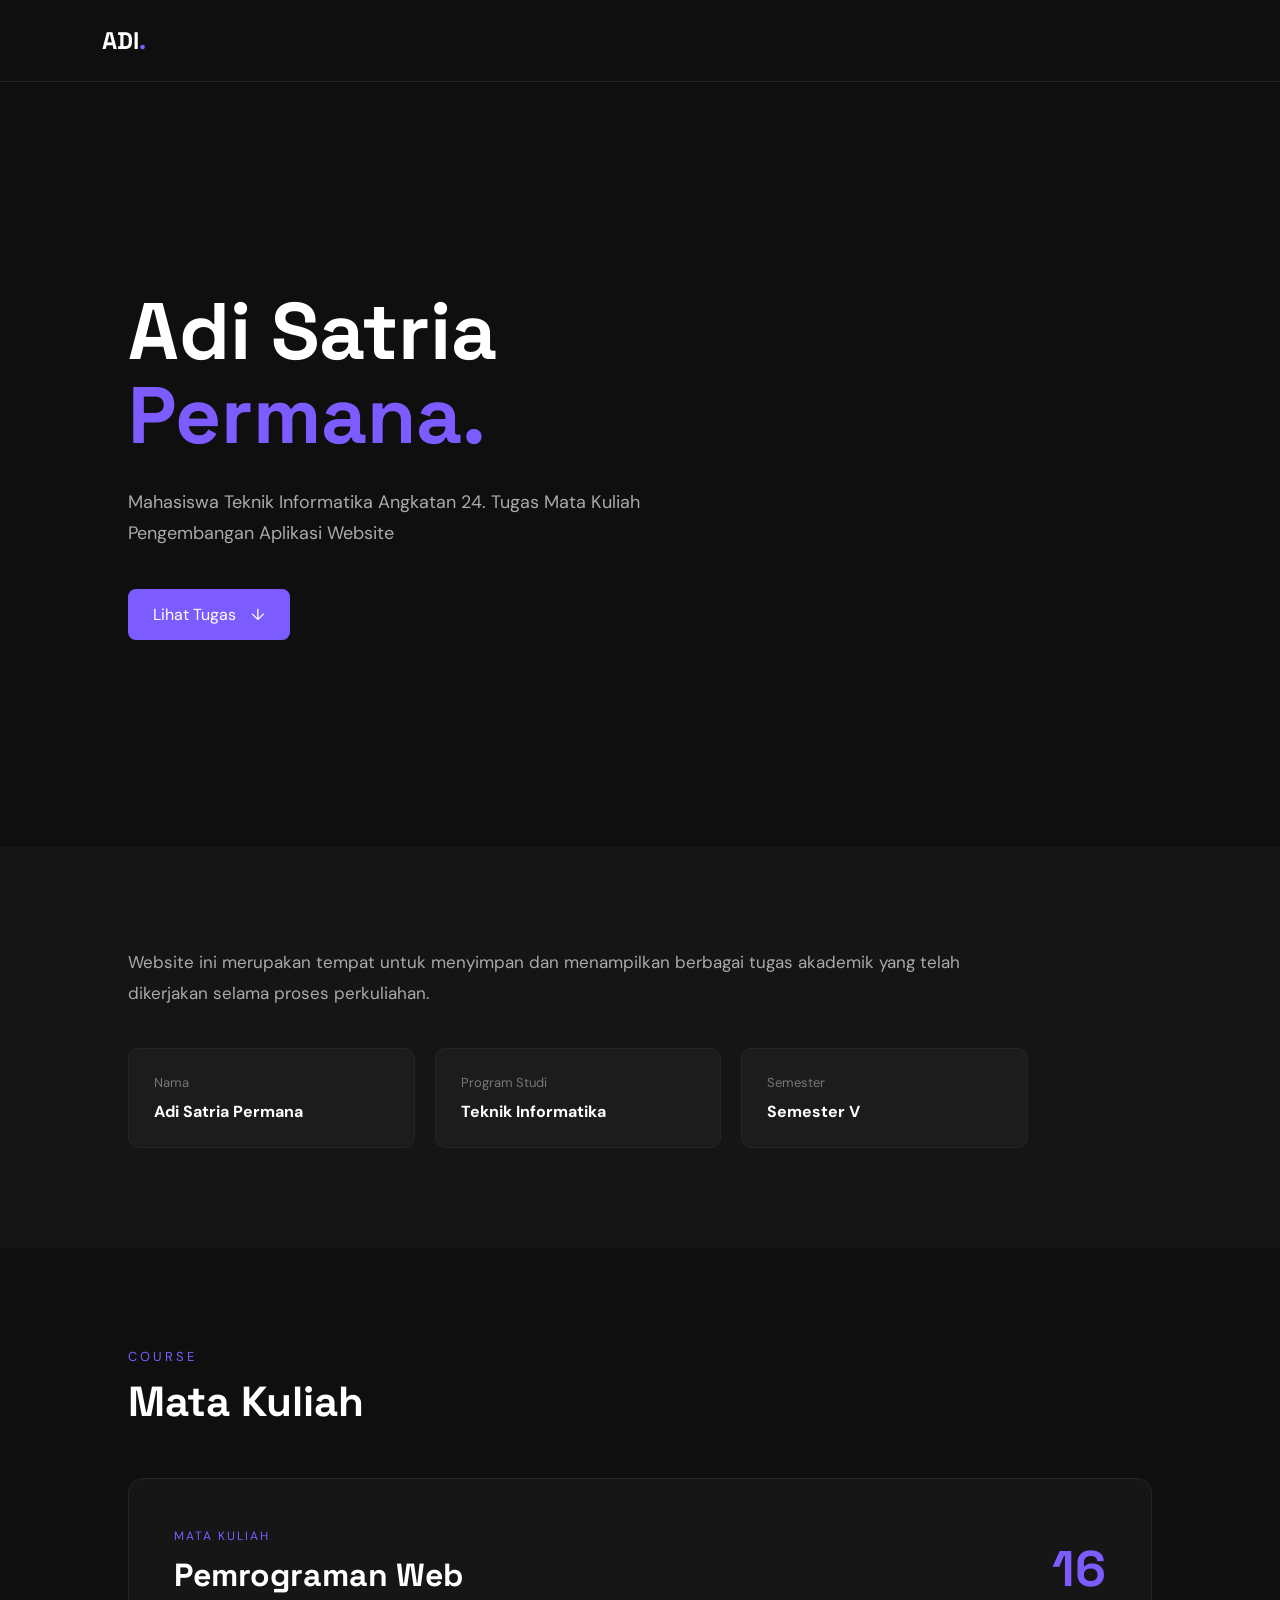
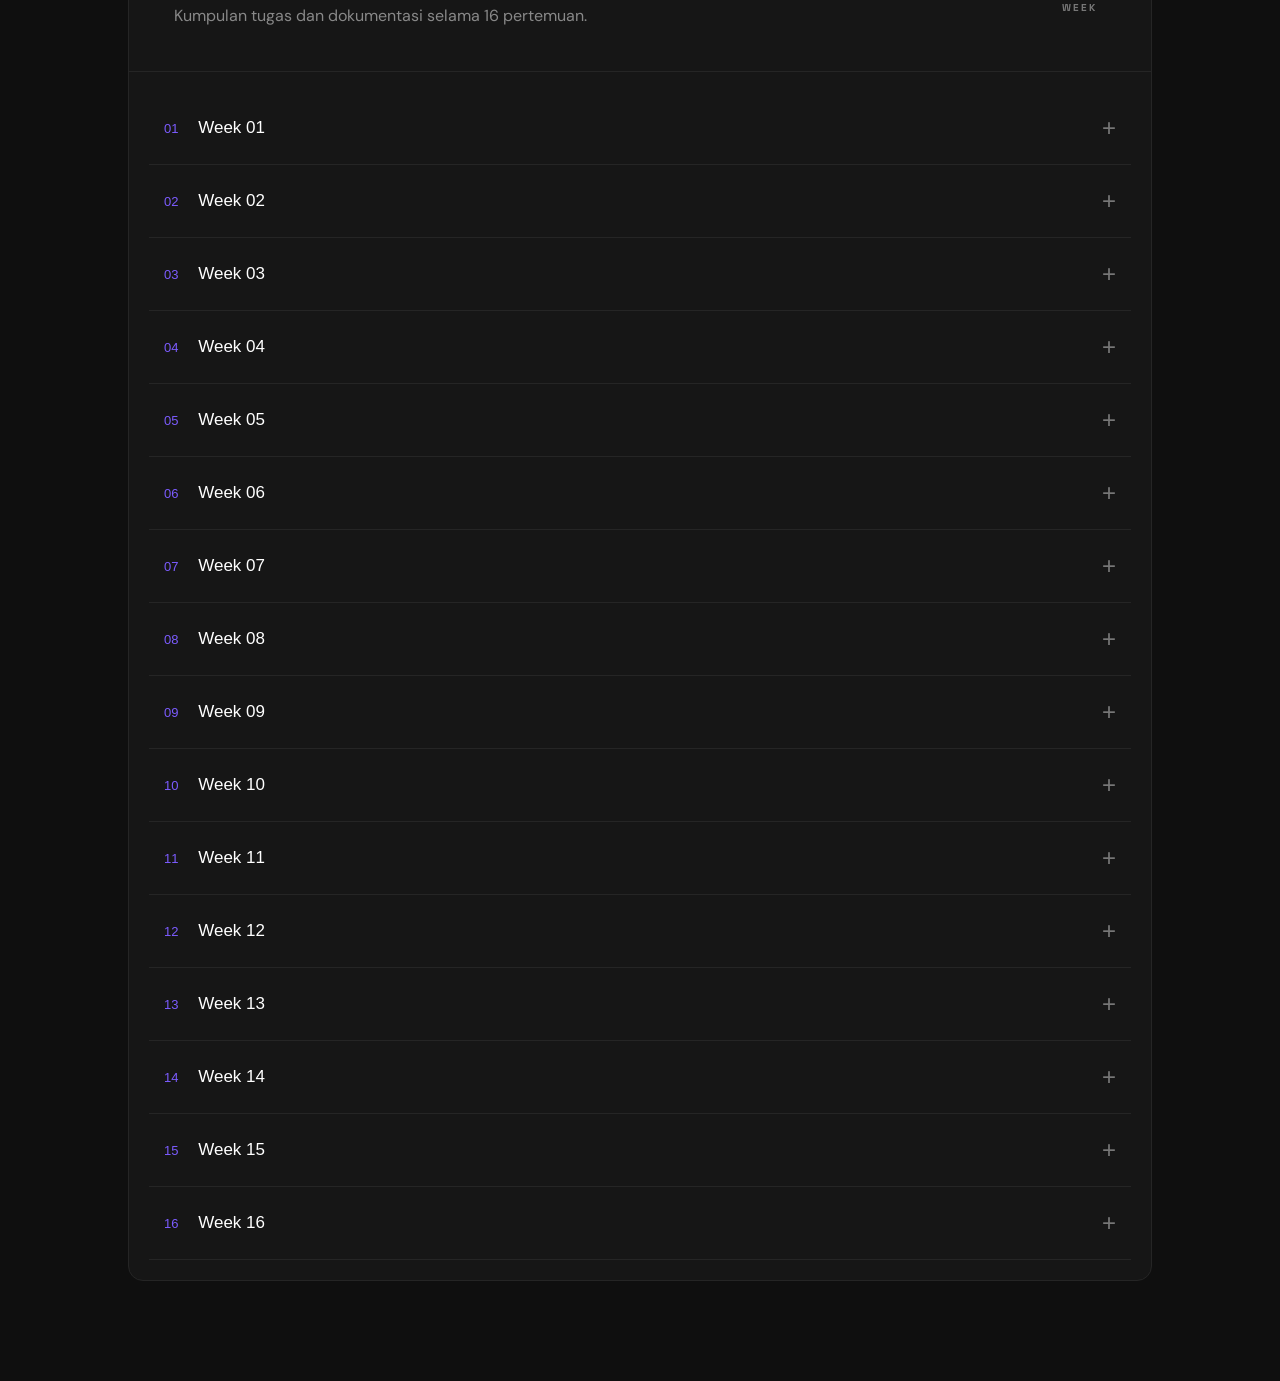
==== commit 431965a9: "fix index" ====
--- a/index.html
+++ b/index.html
@@ -2,20 +2,14 @@
 <html lang="id">
 
 <head>
-
     <meta charset="UTF-8">
-
     <meta name="viewport" content="width=device-width, initial-scale=1.0">
-
     <title>Adi Satria Permana</title>
-
     <link rel="stylesheet" href="assets/css/style.css">
 
 </head>
 
-
 <body>
-
     <!-- NAVBAR -->
 
     <nav class="navbar">
@@ -23,16 +17,9 @@
         <div class="logo">
             ADI<span>.</span>
         </div>
-
-        <div class="nav-text">
-            Academic Portfolio
-        </div>
-
     </nav>
 
-
     <!-- HERO -->
-
     <section class="hero">
 
         <div class="hero-content">
@@ -61,80 +48,37 @@
 
     </section>
 
-
     <!-- ABOUT -->
-
     <section class="about">
-
-        <div class="section-title">
-
-            <p>ABOUT</p>
-
-            <h2>
-                Academic Portfolio
-            </h2>
-
-        </div>
-
-
         <div class="about-content">
-
             <p>
-
                 Website ini merupakan tempat untuk menyimpan dan
                 menampilkan berbagai tugas akademik yang telah
                 dikerjakan selama proses perkuliahan.
-
             </p>
 
-
             <div class="info">
-
-
                 <div class="info-card">
-
                     <span>Nama</span>
-
-                    <strong>
-                        Adi Satria Permana
-                    </strong>
-
-                </div>
-
-
+                    <strong>Adi Satria Permana</strong>
+                </div>
                 <div class="info-card">
-
                     <span>Program Studi</span>
-
-                    <strong>
-                        Teknik Informatika
-                    </strong>
-
-                </div>
-
+                    <strong>Teknik Informatika</strong>
+                </div>
 
                 <div class="info-card">
-
                     <span>Semester</span>
-
-                    <strong>
-                        Semester V
-                    </strong>
-
-                </div>
-
-
+                    <strong>Semester V</strong>
+
+                </div>
             </div>
-
         </div>
-
     </section>
 
-
     <!-- COURSE -->
 
     <section class="course" id="course">
-
 
         <div class="section-title">
 
@@ -146,14 +90,11 @@
 
         </div>
 
-
         <div class="course-card">
 
-
             <!-- COURSE HEADER -->
 
             <div class="course-header">
-
 
                 <div>
 
@@ -161,11 +102,9 @@
                         MATA KULIAH
                     </span>
 
-
                     <h3>
                         Pemrograman Web
                     </h3>
-
 
                     <p>
                         Kumpulan tugas dan dokumentasi
@@ -174,7 +113,6 @@
 
                 </div>
 
-
                 <div class="course-number">
 
                     16
@@ -185,15 +123,12 @@
 
                 </div>
 
-
             </div>
 
-
             <!-- WEEK LIST -->
 
             <div class="week-list">
 
-
                 <!-- WEEK 01 -->
 
                 <div class="week-item">
@@ -201,105 +136,68 @@
                     <button class="week-button">
 
                         <span>
-
                             <small>01</small>
-
                             Week 01
-
-                        </span>
-
-
-                        <span class="arrow">
-                            +
-                        </span>
-
-                    </button>
-
-
-                    <div class="week-content">
-
-                        <div class="task">
-
-
-                            <div>
-
+                        </span>
+
+                        <span class="arrow">
+                            +
+                        </span>
+
+                    </button>
+
+                    <div class="week-content">
+                        <div class="task">
+                            <div>
                                 <h4>
                                     Assignment Week 01
                                 </h4>
 
-
                                 <p>
                                     Tugas pertemuan pertama.
                                 </p>
-
-                            </div>
-
+                            </div>
 
                             <a
                                 href="assets/pdf/1247050074_ADI SATRIA PERMANA_PAW.pdf"
                                 class="pdf-button"
                                 target="_blank"
                             >
-
                                 Lihat PDF
-
-                            </a>
-
-
-                        </div>
-
-                    </div>
-
-                </div>
-
-
+                            </a>
+                        </div>
+                    </div>
+                </div>
                 <!-- WEEK 02 -->
 
                 <div class="week-item">
-
-                    <button class="week-button">
-
-                        <span>
-
+                    <button class="week-button">
+                        <span>
                             <small>02</small>
-
                             Week 02
-
-                        </span>
-
-                        <span class="arrow">
-                            +
-                        </span>
-
-                    </button>
-
-
-                    <div class="week-content">
-
-                        <div class="task">
-
-                            <div>
-
+                        </span>
+                        <span class="arrow">
+                            +
+                        </span>
+                    </button>
+
+                    <div class="week-content">
+                        <div class="task">
+                            <div>
                                 <h4>
                                     Assignment Week 02
                                 </h4>
-
                                 <p>
                                     Tugas pertemuan kedua.
                                 </p>
-
-                            </div>
-
-                            <a href="#" class="pdf-button">
-                                PDF
-                            </a>
-
-                        </div>
-
-                    </div>
-
-                </div>
-
+                            </div>
+
+                            <a href="#" class="pdf-button">
+                                PDF
+                            </a>
+                        </div>
+                    </div>
+                </div>
 
                 <!-- WEEK 03 -->
 
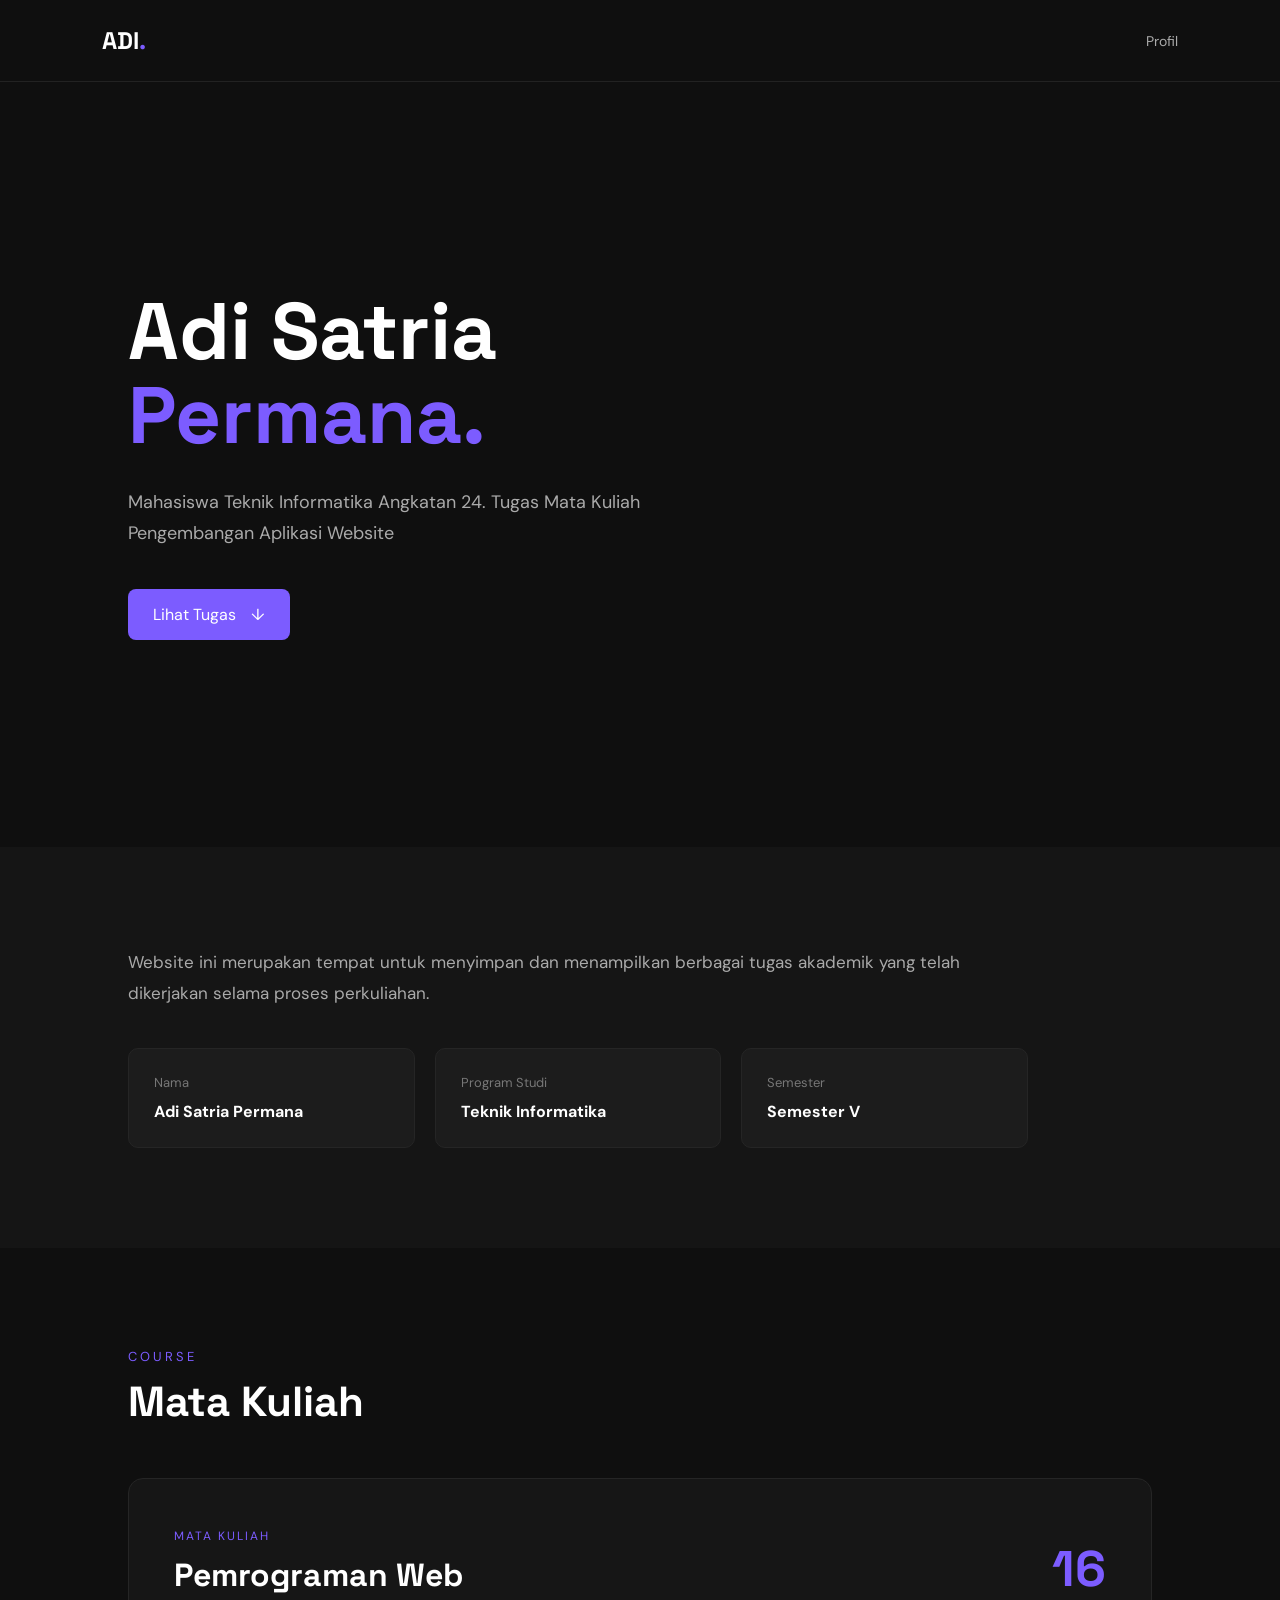
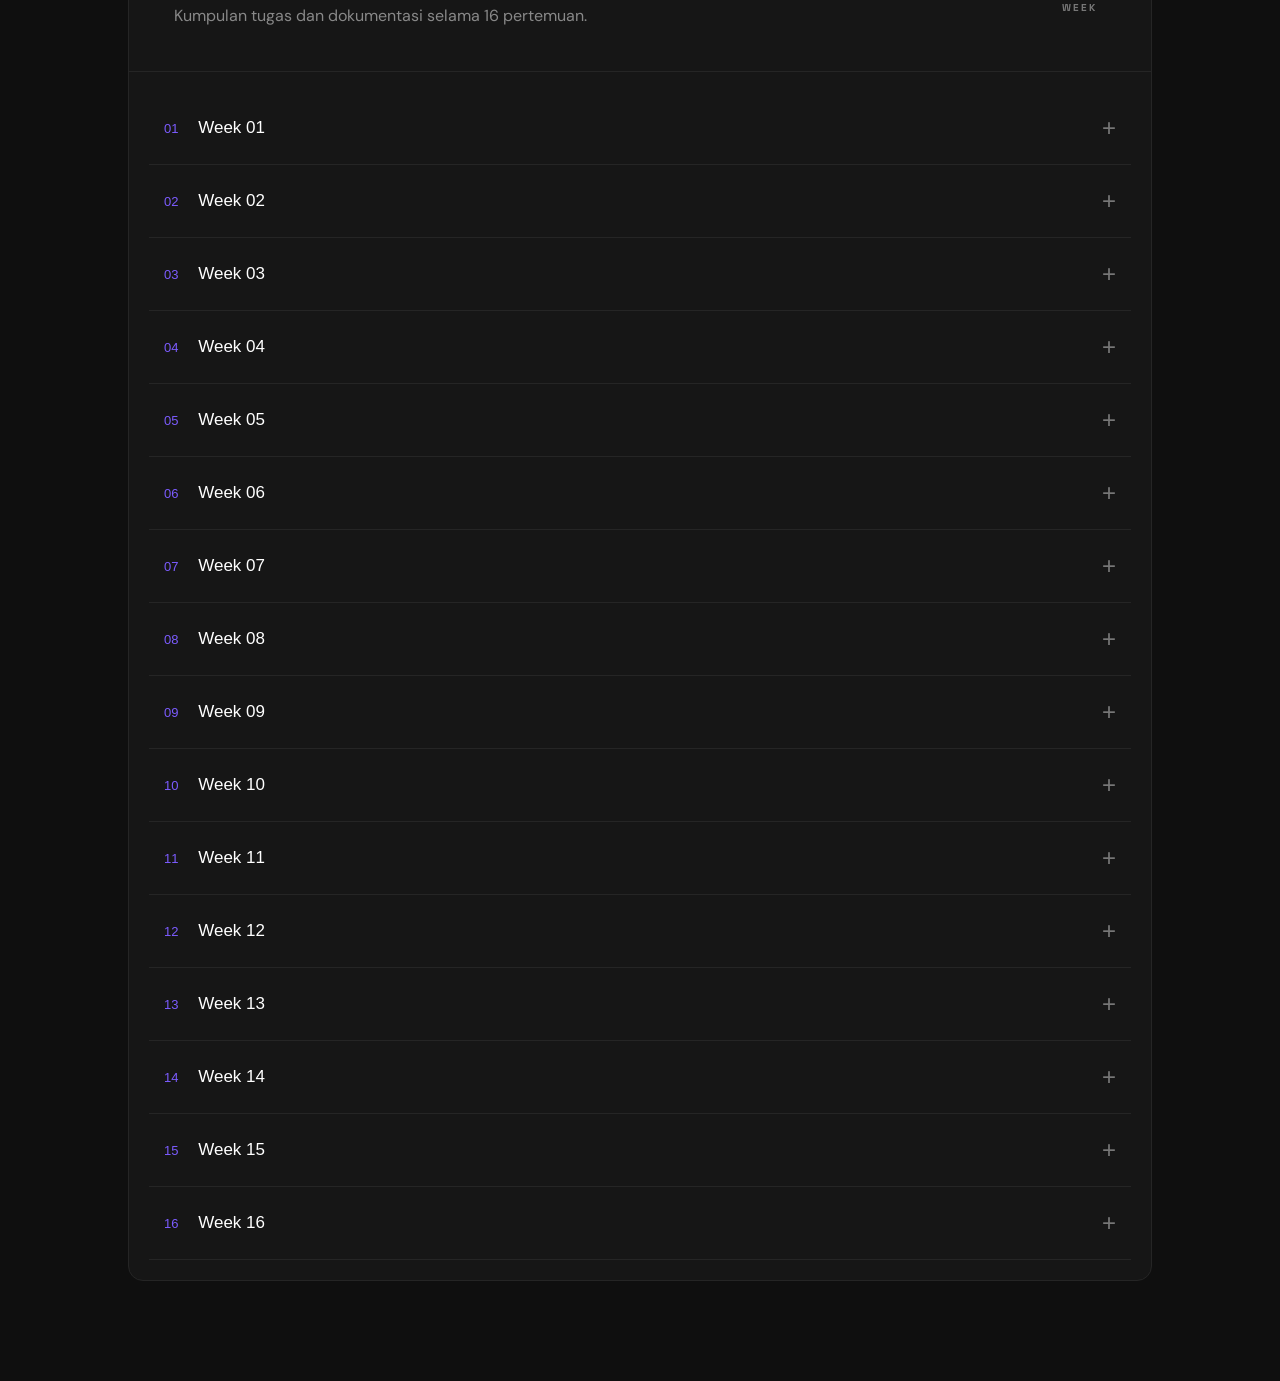
==== commit 6be0a994: "add profil" ====
--- a/index.html
+++ b/index.html
@@ -6,44 +6,37 @@
     <meta name="viewport" content="width=device-width, initial-scale=1.0">
     <title>Adi Satria Permana</title>
     <link rel="stylesheet" href="assets/css/style.css">
-
 </head>
 
 <body>
     <!-- NAVBAR -->
-
     <nav class="navbar">
-
         <div class="logo">
             ADI<span>.</span>
         </div>
+            <div class="nav-menu">
+        <a href="profil/">Profil</a>
+    </div>
+
     </nav>
 
     <!-- HERO -->
     <section class="hero">
-
         <div class="hero-content">
-
             <h1>
                 Adi Satria<br>
                 <span>Permana.</span>
             </h1>
 
             <p class="description">
-
                 Mahasiswa Teknik Informatika Angkatan 24.
                 Tugas Mata Kuliah Pengembangan Aplikasi Website
-
             </p>
 
             <a href="#course" class="btn">
-
                 Lihat Tugas
-
                 <span>↓</span>
-
             </a>
-
         </div>
 
     </section>
@@ -79,66 +72,384 @@
     <!-- COURSE -->
 
     <section class="course" id="course">
-
         <div class="section-title">
-
             <p>COURSE</p>
-
-            <h2>
-                Mata Kuliah
-            </h2>
-
+            <h2>Mata Kuliah</h2>
         </div>
 
         <div class="course-card">
-
             <!-- COURSE HEADER -->
-
             <div class="course-header">
-
                 <div>
-
-                    <span class="course-label">
-                        MATA KULIAH
-                    </span>
-
-                    <h3>
-                        Pemrograman Web
-                    </h3>
-
+                    <span class="course-label">MATA KULIAH</span>
+                    <h3>Pemrograman Web</h3>
                     <p>
                         Kumpulan tugas dan dokumentasi
                         selama 16 pertemuan.
                     </p>
-
                 </div>
 
                 <div class="course-number">
-
                     16
-
-                    <span>
-                        WEEK
-                    </span>
-
-                </div>
-
+                    <span>WEEK</span>
+                </div>
             </div>
 
             <!-- WEEK LIST -->
-
             <div class="week-list">
-
                 <!-- WEEK 01 -->
-
-                <div class="week-item">
-
-                    <button class="week-button">
-
+                <div class="week-item">
+                    <button class="week-button">
                         <span>
                             <small>01</small>
                             Week 01
                         </span>
+                        <span class="arrow">+</span>
+                    </button>
+
+                    <div class="week-content">
+                        <div class="task">
+                            <div>
+                                <h4>Assignment Week 01</h4>
+                                <p>Tugas pertemuan pertama.</p>
+                            </div>
+
+                            <a href="pdf/1247050074_ADI SATRIA PERMANA_PAW.pdf"class="pdf-button"target="_blank">Lihat PDF</a>
+                        </div>
+                    </div>
+                </div>
+                <!-- WEEK 02 -->
+                <div class="week-item">
+                    <button class="week-button">
+                        <span>
+                            <small>02</small>
+                            Week 02
+                        </span>
+                        <span class="arrow">+</span>
+                    </button>
+
+                    <div class="week-content">
+                        <div class="task">
+                            <div>
+                                <h4>Assignment Week 02</h4>
+                                <p>Tugas pertemuan kedua.</p>
+                            </div>
+
+                            <a href="/profil/index.html" class="pdf-button">Profil</a>
+                        </div>
+                    </div>
+                </div>
+
+                <!-- WEEK 03 -->
+                <div class="week-item">
+                    <button class="week-button">
+                        <span>
+                            <small>03</small>
+                            Week 03
+                        </span>
+                        <span class="arrow">+</span>
+                    </button>
+
+                    <div class="week-content">
+                        <div class="task">
+                            <div>
+                                <h4>Assignment Week 03</h4>
+                                <p>Tugas pertemuan ketiga.</p>
+                            </div>
+
+                            <a href="#" class="pdf-button">PDF</a>
+                        </div>
+                    </div>
+                </div>
+
+                <!-- WEEK 04 -->
+                <div class="week-item">
+                    <button class="week-button">
+                        <span>
+                            <small>04</small>
+                            Week 04
+                        </span>
+                        <span class="arrow">+</span>
+                    </button>
+
+                    <div class="week-content">
+                        <div class="task">
+                            <div>
+                                <h4>Assignment Week 04</h4>
+                                <p>Tugas pertemuan keempat.</p>
+                            </div>
+
+                            <a href="#" class="pdf-button">PDF</a>
+                        </div>
+                    </div>
+                </div>
+
+                <!-- WEEK 05 -->
+                <div class="week-item">
+                    <button class="week-button">
+                        <span>
+                            <small>05</small>
+                            Week 05
+                        </span>
+                        <span class="arrow">+
+                        </span>
+                    </button>
+
+                    <div class="week-content">
+                        <div class="task">
+                            <div>
+                                <h4>Assignment Week 05</h4>
+                                <p>
+                                    Tugas pertemuan kelima.
+                                </p>
+                            </div>
+
+                            <a href="#" class="pdf-button">PDF</a>
+                        </div>
+                    </div>
+                </div>
+
+                <!-- WEEK 06 -->
+                <div class="week-item">
+                    <button class="week-button">
+                        <span>
+                            <small>06</small>
+                            Week 06
+                        </span>
+                        <span class="arrow">+</span>
+                    </button>
+
+                    <div class="week-content">
+                        <div class="task">
+                            <div>
+                                <h4>Assignment Week 06</h4>
+                                <p>Tugas pertemuan keenam.</p>
+                            </div>
+
+                            <a href="#" class="pdf-button">PDF</a>
+                        </div>
+                    </div>
+                </div>
+
+                <!-- WEEK 07 -->
+                <div class="week-item">
+                    <button class="week-button">
+                        <span>
+                            <small>07</small>
+                            Week 07
+                        </span>
+
+                        <span class="arrow">+</span>
+                    </button>
+
+                    <div class="week-content">
+                        <div class="task">
+                            <div>
+                                <h4>Assignment Week 07</h4>
+                                <p>Tugas pertemuan ketujuh.</p>
+                            </div>
+
+                            <a href="#" class="pdf-button">PDF
+                            </a>
+                        </div>
+                    </div>
+                </div>
+
+                <!-- WEEK 08 -->
+                <div class="week-item">
+                    <button class="week-button">
+                        <span>
+                            <small>08</small>
+                            Week 08
+                        </span>
+                        <span class="arrow">+</span>
+                    </button>
+
+                    <div class="week-content">
+                        <div class="task">
+                            <div>
+                                <h4>Assignment Week 08</h4>
+                                <p>Tugas pertemuan kedelapan.</p>
+                            </div>
+
+                            <a href="#" class="pdf-button">PDF</a>
+                        </div>
+                    </div>
+                </div>
+
+                <!-- WEEK 09 -->
+                <div class="week-item">
+                    <button class="week-button">
+                        <span>
+                            <small>09</small>
+                            Week 09
+                        </span>
+                        <span class="arrow">+
+                        </span>
+                    </button>
+
+                    <div class="week-content">
+                        <div class="task">
+                            <div>
+                                <h4>Assignment Week 09</h4>
+                                <p>Tugas pertemuan kesembilan.</p>
+                            </div>
+
+                            <a href="#" class="pdf-button">PDF</a>
+                        </div>
+                    </div>
+                </div>
+
+                <!-- WEEK 10 -->
+                <div class="week-item">
+                    <button class="week-button">
+                        <span>
+                            <small>10</small>
+                            Week 10
+                        </span>
+                        <span class="arrow">+</span>
+                    </button>
+
+                    <div class="week-content">
+                        <div class="task">
+                            <div>
+                                <h4>Assignment Week 10</h4>
+                                <p>Tugas pertemuan kesepuluh.</p>
+                            </div>
+
+                            <a href="#" class="pdf-button">PDF</a>
+                        </div>
+                    </div>
+                </div>
+
+                <!-- WEEK 11 -->
+                <div class="week-item">
+                    <button class="week-button">
+                        <span>
+                            <small>11</small>
+                            Week 11
+                        </span>
+                        <span class="arrow">+
+                        </span>
+                    </button>
+
+                    <div class="week-content">
+                        <div class="task">
+                            <div>
+                                <h4>Assignment Week 11</h4>
+                                <p>Tugas pertemuan kesebelas.</p>
+                            </div>
+
+                            <a href="#" class="pdf-button">PDF</a>
+                        </div>
+                    </div>
+                </div>
+
+                <!-- WEEK 12 -->
+                <div class="week-item">
+                    <button class="week-button">
+                        <span>
+                            <small>12</small>
+                            Week 12
+                        </span>
+                        <span class="arrow">+</span>
+                    </button>
+
+                    <div class="week-content">
+                        <div class="task">
+                            <div>
+                                <h4>Assignment Week 12</h4>
+                                <p>Tugas pertemuan kedua belas.</p>
+                            </div>
+
+                            <a href="#" class="pdf-button">PDF</a>
+                        </div>
+                    </div>
+                </div>
+
+                <!-- WEEK 13 -->
+                <div class="week-item">
+                    <button class="week-button">
+                        <span>
+                            <small>13</small>
+                            Week 13
+                        </span>
+                        <span class="arrow">+</span>
+                    </button>
+
+                    <div class="week-content">
+                        <div class="task">
+                            <div>
+                                <h4>Assignment Week 13</h4>
+                                <p>Tugas pertemuan ketiga belas.</p>
+                            </div>
+
+                            <a href="#" class="pdf-button">PDF</a>
+                        </div>
+                    </div>
+                </div>
+
+                <!-- WEEK 14 -->
+                <div class="week-item">
+                    <button class="week-button">
+                        <span>
+                            <small>14</small>
+                            Week 14
+                        </span>
+                        <span class="arrow">+</span>
+                    </button>
+
+                    <div class="week-content">
+                        <div class="task">
+                            <div>
+                                <h4>Assignment Week 14</h4>
+                                <p>Tugas pertemuan keempat belas.</p>
+                            </div>
+
+                            <a href="#" class="pdf-button">PDF</a>
+                        </div>
+                    </div>
+                </div>
+
+                <!-- WEEK 15 -->
+                <div class="week-item">
+                    <button class="week-button">
+                        <span>
+                            <small>15</small>
+                            Week 15
+                        </span>
+                        <span class="arrow">+</span>
+                    </button>
+
+                    <div class="week-content">
+                        <div class="task">
+                            <div>
+                                <h4>Assignment Week 15</h4>
+                                <p>Tugas pertemuan kelima belas.</p>
+                            </div>
+
+                            <a href="#" class="pdf-button">PDF</a>
+
+                        </div>
+
+                    </div>
+
+                </div>
+
+
+                <!-- WEEK 16 -->
+
+                <div class="week-item">
+
+                    <button class="week-button">
+
+                        <span>
+
+                            <small>16</small>
+
+                            Week 16
+
+                        </span>
 
                         <span class="arrow">
                             +
@@ -147,732 +458,31 @@
                     </button>
 
                     <div class="week-content">
-                        <div class="task">
-                            <div>
+
+                        <div class="task">
+
+                            <div>
+
                                 <h4>
-                                    Assignment Week 01
+                                    Assignment Week 16
                                 </h4>
 
                                 <p>
-                                    Tugas pertemuan pertama.
+                                    Tugas pertemuan keenam belas.
                                 </p>
-                            </div>
-
-                            <a
-                                href="assets/pdf/1247050074_ADI SATRIA PERMANA_PAW.pdf"
-                                class="pdf-button"
-                                target="_blank"
-                            >
-                                Lihat PDF
-                            </a>
-                        </div>
-                    </div>
-                </div>
-                <!-- WEEK 02 -->
-
-                <div class="week-item">
-                    <button class="week-button">
-                        <span>
-                            <small>02</small>
-                            Week 02
-                        </span>
-                        <span class="arrow">
-                            +
-                        </span>
-                    </button>
-
-                    <div class="week-content">
-                        <div class="task">
-                            <div>
-                                <h4>
-                                    Assignment Week 02
-                                </h4>
-                                <p>
-                                    Tugas pertemuan kedua.
-                                </p>
+
                             </div>
 
                             <a href="#" class="pdf-button">
                                 PDF
                             </a>
-                        </div>
-                    </div>
-                </div>
-
-                <!-- WEEK 03 -->
-
-                <div class="week-item">
-
-                    <button class="week-button">
-
-                        <span>
-
-                            <small>03</small>
-
-                            Week 03
-
-                        </span>
-
-                        <span class="arrow">
-                            +
-                        </span>
-
-                    </button>
-
-
-                    <div class="week-content">
-
-                        <div class="task">
-
-                            <div>
-
-                                <h4>
-                                    Assignment Week 03
-                                </h4>
-
-                                <p>
-                                    Tugas pertemuan ketiga.
-                                </p>
-
-                            </div>
-
-                            <a href="#" class="pdf-button">
-                                PDF
-                            </a>
-
-                        </div>
-
-                    </div>
-
-                </div>
-
-
-                <!-- WEEK 04 -->
-
-                <div class="week-item">
-
-                    <button class="week-button">
-
-                        <span>
-
-                            <small>04</small>
-
-                            Week 04
-
-                        </span>
-
-                        <span class="arrow">
-                            +
-                        </span>
-
-                    </button>
-
-
-                    <div class="week-content">
-
-                        <div class="task">
-
-                            <div>
-
-                                <h4>
-                                    Assignment Week 04
-                                </h4>
-
-                                <p>
-                                    Tugas pertemuan keempat.
-                                </p>
-
-                            </div>
-
-                            <a href="#" class="pdf-button">
-                                PDF
-                            </a>
-
-                        </div>
-
-                    </div>
-
-                </div>
-
-
-                <!-- WEEK 05 -->
-
-                <div class="week-item">
-
-                    <button class="week-button">
-
-                        <span>
-
-                            <small>05</small>
-
-                            Week 05
-
-                        </span>
-
-                        <span class="arrow">
-                            +
-                        </span>
-
-                    </button>
-
-
-                    <div class="week-content">
-
-                        <div class="task">
-
-                            <div>
-
-                                <h4>
-                                    Assignment Week 05
-                                </h4>
-
-                                <p>
-                                    Tugas pertemuan kelima.
-                                </p>
-
-                            </div>
-
-                            <a href="#" class="pdf-button">
-                                PDF
-                            </a>
-
-                        </div>
-
-                    </div>
-
-                </div>
-
-
-                <!-- WEEK 06 -->
-
-                <div class="week-item">
-
-                    <button class="week-button">
-
-                        <span>
-
-                            <small>06</small>
-
-                            Week 06
-
-                        </span>
-
-                        <span class="arrow">
-                            +
-                        </span>
-
-                    </button>
-
-
-                    <div class="week-content">
-
-                        <div class="task">
-
-                            <div>
-
-                                <h4>
-                                    Assignment Week 06
-                                </h4>
-
-                                <p>
-                                    Tugas pertemuan keenam.
-                                </p>
-
-                            </div>
-
-                            <a href="#" class="pdf-button">
-                                PDF
-                            </a>
-
-                        </div>
-
-                    </div>
-
-                </div>
-
-
-                <!-- WEEK 07 -->
-
-                <div class="week-item">
-
-                    <button class="week-button">
-
-                        <span>
-
-                            <small>07</small>
-
-                            Week 07
-
-                        </span>
-
-                        <span class="arrow">
-                            +
-                        </span>
-
-                    </button>
-
-
-                    <div class="week-content">
-
-                        <div class="task">
-
-                            <div>
-
-                                <h4>
-                                    Assignment Week 07
-                                </h4>
-
-                                <p>
-                                    Tugas pertemuan ketujuh.
-                                </p>
-
-                            </div>
-
-                            <a href="#" class="pdf-button">
-                                PDF
-                            </a>
-
-                        </div>
-
-                    </div>
-
-                </div>
-
-
-                <!-- WEEK 08 -->
-
-                <div class="week-item">
-
-                    <button class="week-button">
-
-                        <span>
-
-                            <small>08</small>
-
-                            Week 08
-
-                        </span>
-
-                        <span class="arrow">
-                            +
-                        </span>
-
-                    </button>
-
-
-                    <div class="week-content">
-
-                        <div class="task">
-
-                            <div>
-
-                                <h4>
-                                    Assignment Week 08
-                                </h4>
-
-                                <p>
-                                    Tugas pertemuan kedelapan.
-                                </p>
-
-                            </div>
-
-                            <a href="#" class="pdf-button">
-                                PDF
-                            </a>
-
-                        </div>
-
-                    </div>
-
-                </div>
-
-
-                <!-- WEEK 09 -->
-
-                <div class="week-item">
-
-                    <button class="week-button">
-
-                        <span>
-
-                            <small>09</small>
-
-                            Week 09
-
-                        </span>
-
-                        <span class="arrow">
-                            +
-                        </span>
-
-                    </button>
-
-
-                    <div class="week-content">
-
-                        <div class="task">
-
-                            <div>
-
-                                <h4>
-                                    Assignment Week 09
-                                </h4>
-
-                                <p>
-                                    Tugas pertemuan kesembilan.
-                                </p>
-
-                            </div>
-
-                            <a href="#" class="pdf-button">
-                                PDF
-                            </a>
-
-                        </div>
-
-                    </div>
-
-                </div>
-
-
-                <!-- WEEK 10 -->
-
-                <div class="week-item">
-
-                    <button class="week-button">
-
-                        <span>
-
-                            <small>10</small>
-
-                            Week 10
-
-                        </span>
-
-                        <span class="arrow">
-                            +
-                        </span>
-
-                    </button>
-
-
-                    <div class="week-content">
-
-                        <div class="task">
-
-                            <div>
-
-                                <h4>
-                                    Assignment Week 10
-                                </h4>
-
-                                <p>
-                                    Tugas pertemuan kesepuluh.
-                                </p>
-
-                            </div>
-
-                            <a href="#" class="pdf-button">
-                                PDF
-                            </a>
-
-                        </div>
-
-                    </div>
-
-                </div>
-
-
-                <!-- WEEK 11 -->
-
-                <div class="week-item">
-
-                    <button class="week-button">
-
-                        <span>
-
-                            <small>11</small>
-
-                            Week 11
-
-                        </span>
-
-                        <span class="arrow">
-                            +
-                        </span>
-
-                    </button>
-
-
-                    <div class="week-content">
-
-                        <div class="task">
-
-                            <div>
-
-                                <h4>
-                                    Assignment Week 11
-                                </h4>
-
-                                <p>
-                                    Tugas pertemuan kesebelas.
-                                </p>
-
-                            </div>
-
-                            <a href="#" class="pdf-button">
-                                PDF
-                            </a>
-
-                        </div>
-
-                    </div>
-
-                </div>
-
-
-                <!-- WEEK 12 -->
-
-                <div class="week-item">
-
-                    <button class="week-button">
-
-                        <span>
-
-                            <small>12</small>
-
-                            Week 12
-
-                        </span>
-
-                        <span class="arrow">
-                            +
-                        </span>
-
-                    </button>
-
-
-                    <div class="week-content">
-
-                        <div class="task">
-
-                            <div>
-
-                                <h4>
-                                    Assignment Week 12
-                                </h4>
-
-                                <p>
-                                    Tugas pertemuan kedua belas.
-                                </p>
-
-                            </div>
-
-                            <a href="#" class="pdf-button">
-                                PDF
-                            </a>
-
-                        </div>
-
-                    </div>
-
-                </div>
-
-
-                <!-- WEEK 13 -->
-
-                <div class="week-item">
-
-                    <button class="week-button">
-
-                        <span>
-
-                            <small>13</small>
-
-                            Week 13
-
-                        </span>
-
-                        <span class="arrow">
-                            +
-                        </span>
-
-                    </button>
-
-
-                    <div class="week-content">
-
-                        <div class="task">
-
-                            <div>
-
-                                <h4>
-                                    Assignment Week 13
-                                </h4>
-
-                                <p>
-                                    Tugas pertemuan ketiga belas.
-                                </p>
-
-                            </div>
-
-                            <a href="#" class="pdf-button">
-                                PDF
-                            </a>
-
-                        </div>
-
-                    </div>
-
-                </div>
-
-
-                <!-- WEEK 14 -->
-
-                <div class="week-item">
-
-                    <button class="week-button">
-
-                        <span>
-
-                            <small>14</small>
-
-                            Week 14
-
-                        </span>
-
-                        <span class="arrow">
-                            +
-                        </span>
-
-                    </button>
-
-
-                    <div class="week-content">
-
-                        <div class="task">
-
-                            <div>
-
-                                <h4>
-                                    Assignment Week 14
-                                </h4>
-
-                                <p>
-                                    Tugas pertemuan keempat belas.
-                                </p>
-
-                            </div>
-
-                            <a href="#" class="pdf-button">
-                                PDF
-                            </a>
-
-                        </div>
-
-                    </div>
-
-                </div>
-
-
-                <!-- WEEK 15 -->
-
-                <div class="week-item">
-
-                    <button class="week-button">
-
-                        <span>
-
-                            <small>15</small>
-
-                            Week 15
-
-                        </span>
-
-                        <span class="arrow">
-                            +
-                        </span>
-
-                    </button>
-
-
-                    <div class="week-content">
-
-                        <div class="task">
-
-                            <div>
-
-                                <h4>
-                                    Assignment Week 15
-                                </h4>
-
-                                <p>
-                                    Tugas pertemuan kelima belas.
-                                </p>
-
-                            </div>
-
-                            <a href="#" class="pdf-button">
-                                PDF
-                            </a>
-
-                        </div>
-
-                    </div>
-
-                </div>
-
-
-                <!-- WEEK 16 -->
-
-                <div class="week-item">
-
-                    <button class="week-button">
-
-                        <span>
-
-                            <small>16</small>
-
-                            Week 16
-
-                        </span>
-
-                        <span class="arrow">
-                            +
-                        </span>
-
-                    </button>
-
-                    <div class="week-content">
-
-                        <div class="task">
-
-                            <div>
-
-                                <h4>
-                                    Assignment Week 16
-                                </h4>
-
-                                <p>
-                                    Tugas pertemuan keenam belas.
-                                </p>
-
-                            </div>
-
-                            <a href="#" class="pdf-button">
-                                PDF
-                            </a>
-
-                        </div>
-
-                    </div>
-
-                </div>
-
+
+                        </div>
+
+                    </div>
+                </div>
             </div>
-
         </div>
-
     </section>
 
     <script src="assets/js/script.js"></script>
--- a/assets/css/style.css
+++ b/assets/css/style.css
@@ -645,4 +645,15 @@
 
     }
 
+}
+
+.nav-menu a {
+    color: #aaa;
+    text-decoration: none;
+    font-size: 14px;
+    transition: 0.3s;
+}
+
+.nav-menu a:hover {
+    color: #7c5cff;
 }
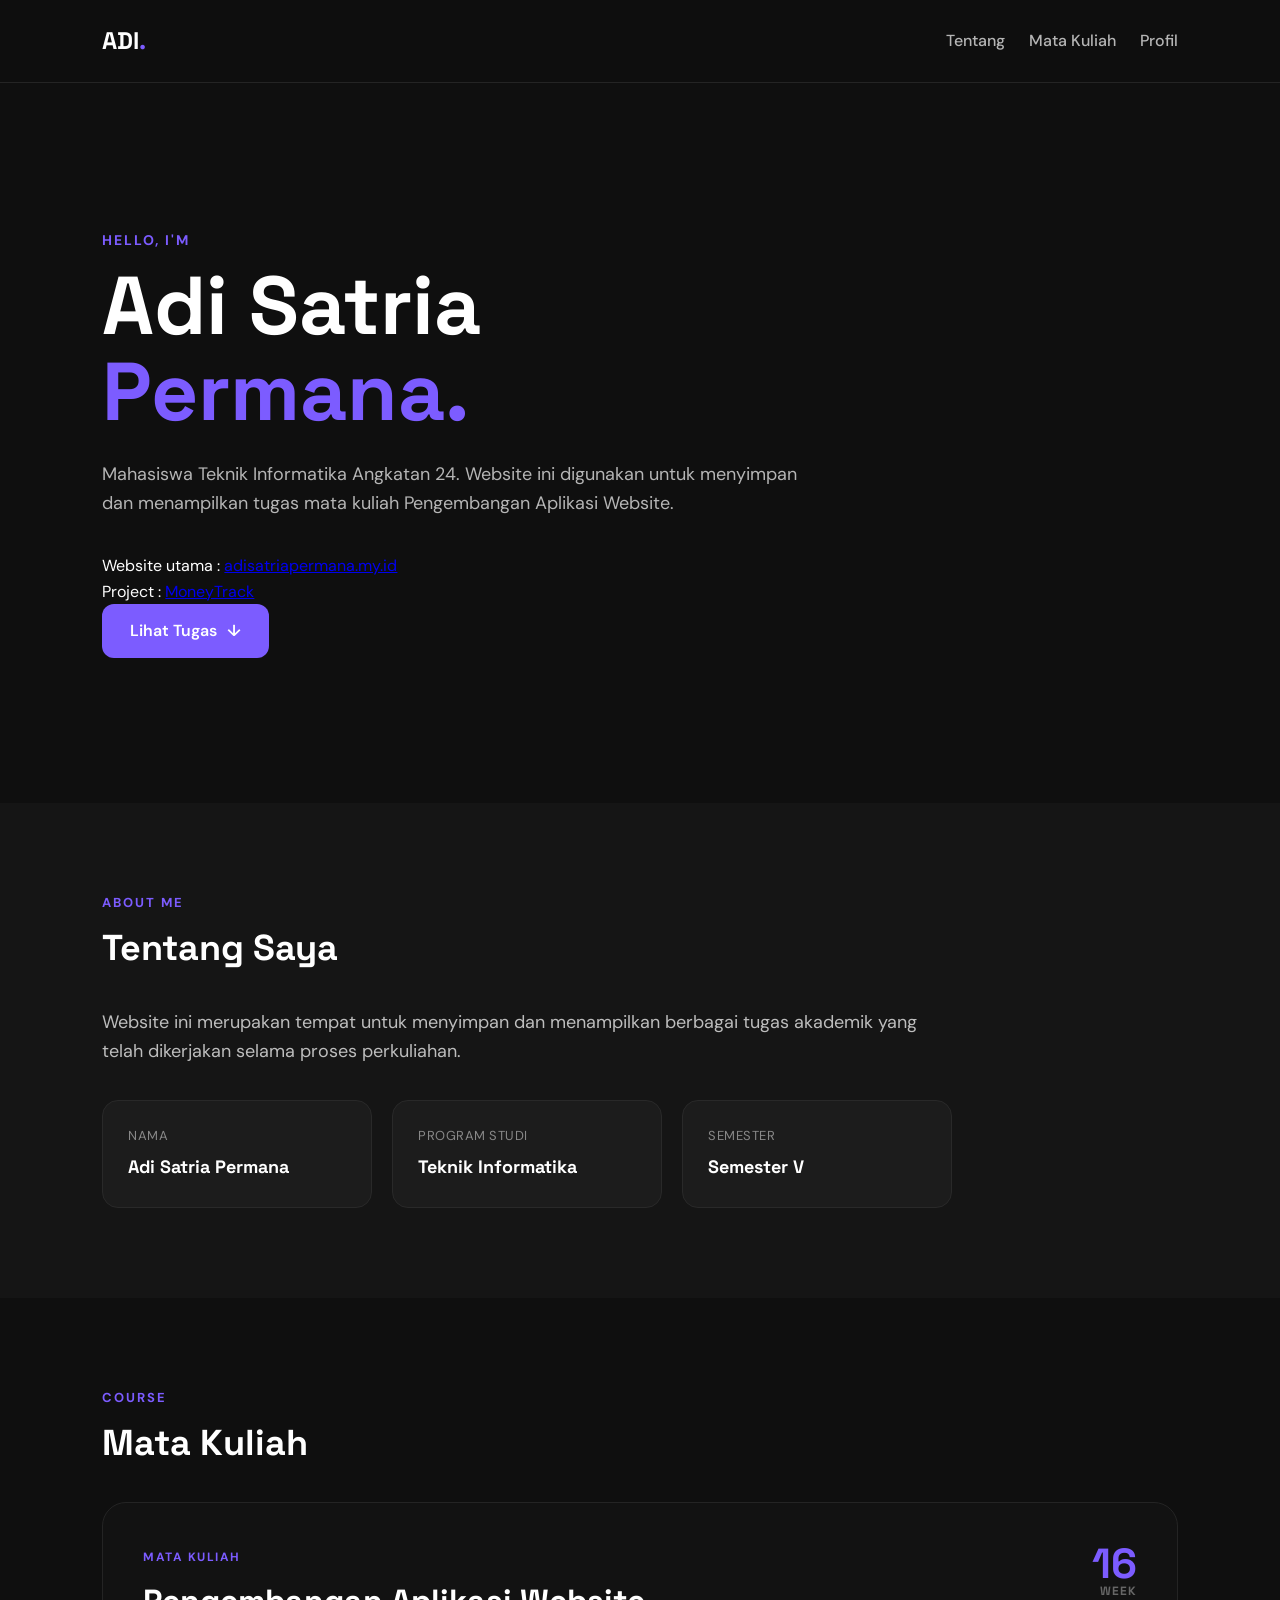
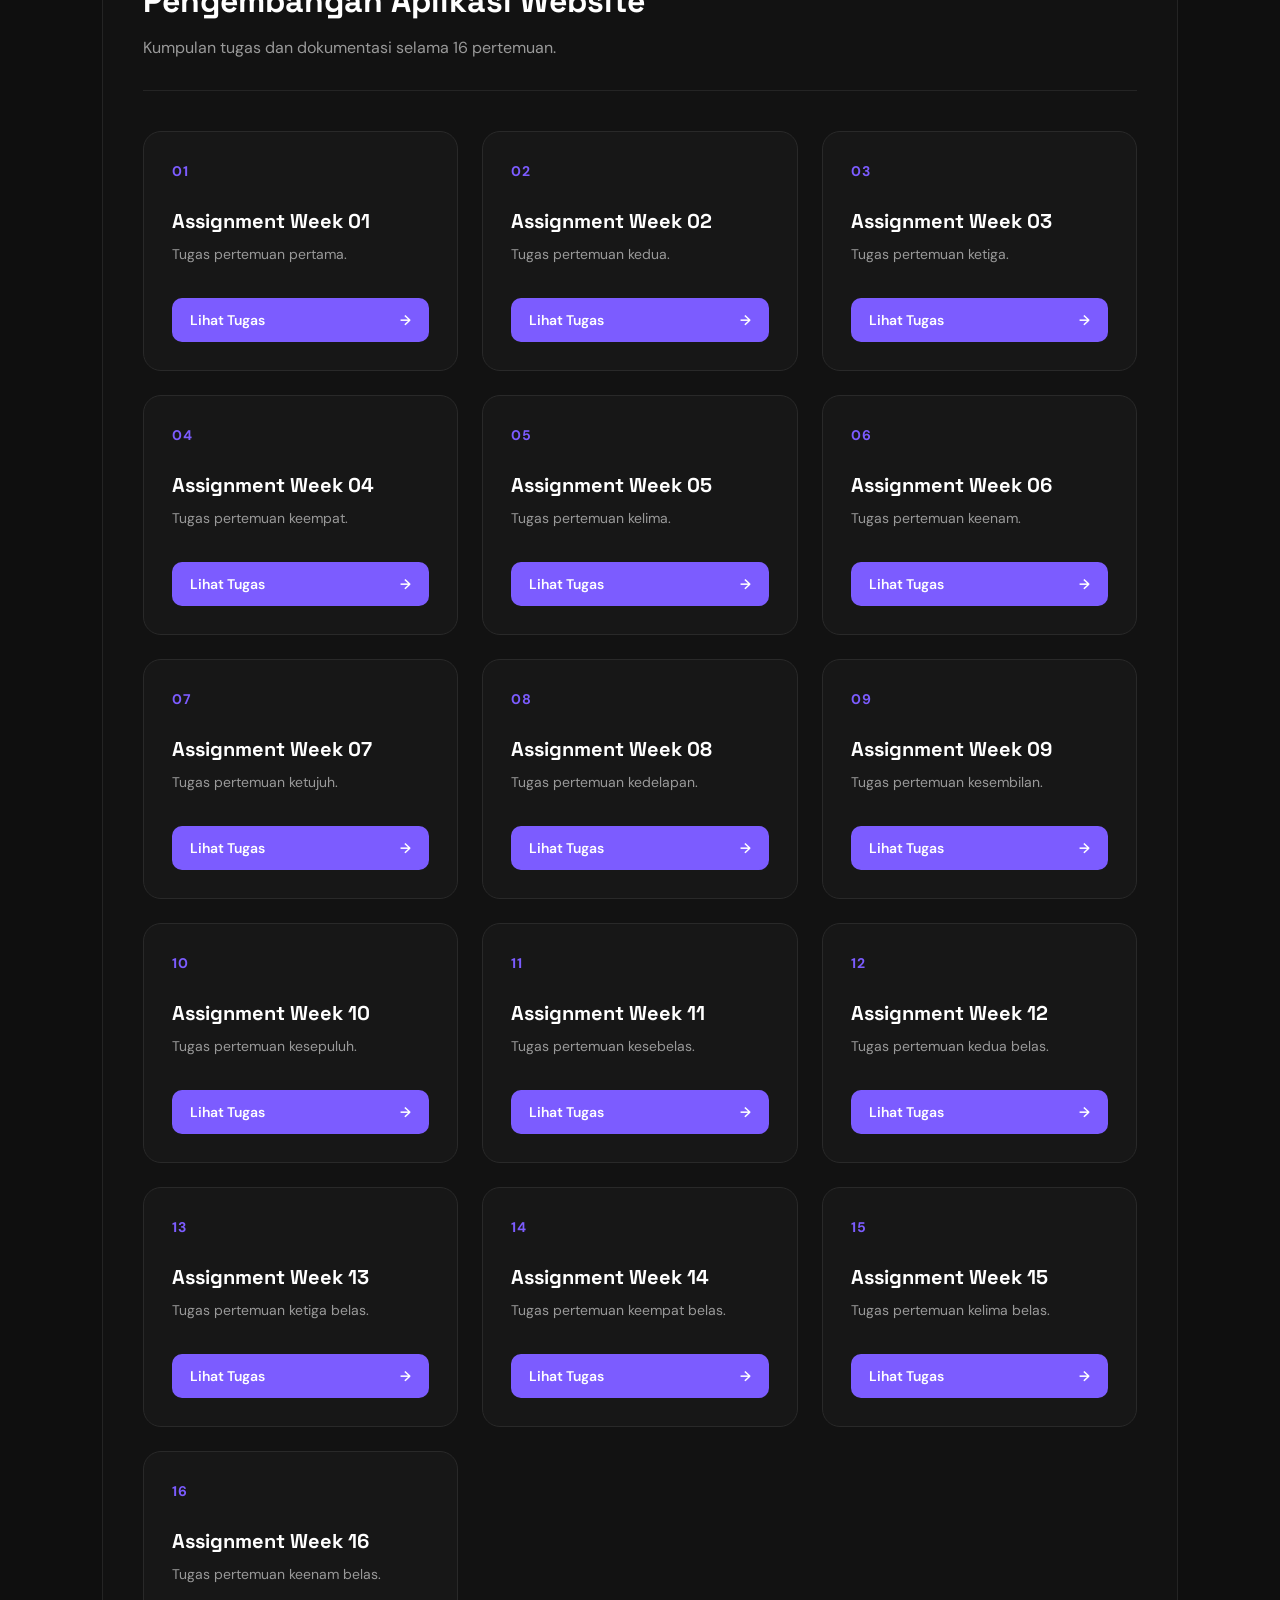
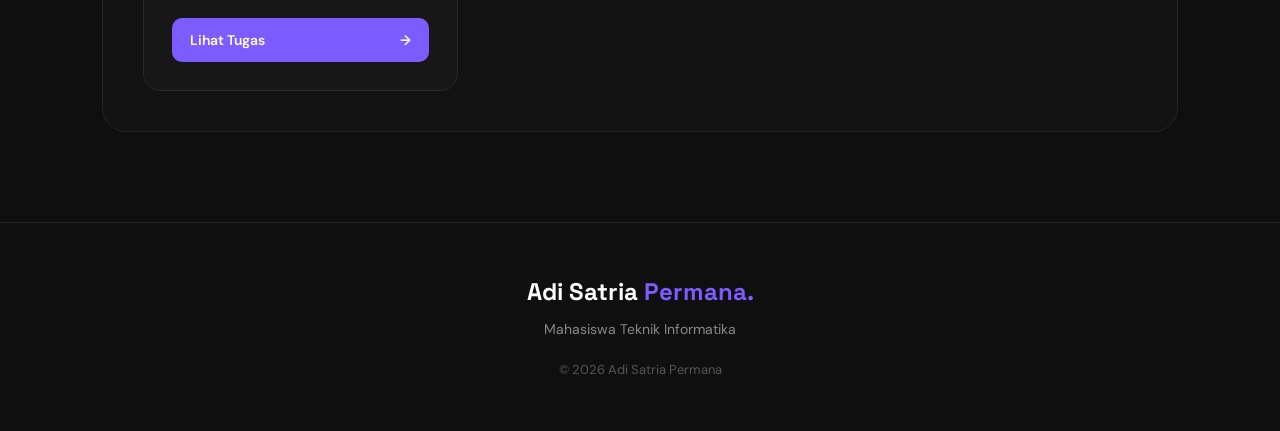
==== commit 7883ce07: "update halaman" ====
--- a/index.html
+++ b/index.html
@@ -1,491 +1,398 @@
-<!DOCTYPE html>
+<!doctype html>
 <html lang="id">
-
-<head>
-    <meta charset="UTF-8">
-    <meta name="viewport" content="width=device-width, initial-scale=1.0">
+  <head>
+    <meta charset="UTF-8" />
+    <meta name="viewport" content="width=device-width, initial-scale=1.0" />
+
     <title>Adi Satria Permana</title>
+
+    <!-- Meta Tags Tugas Akademik -->
+    <meta
+      name="description"
+      content="Website tugas akademik Adi Satria Permana, mahasiswa Teknik Informatika."
+    />
+    <meta
+      property="og:title"
+      content="Adi Satria Permana"
+    />
+    <meta
+      property="og:description"
+      content="Website tugas akademik Adi Satria Permana."
+    />
+
+    <!-- Jalur CSS disesuaikan dengan folder assets/ -->
     <link rel="stylesheet" href="assets/css/style.css">
-</head>
-
-<body>
-    <!-- NAVBAR -->
+  </head>
+
+  <body>
+
+    <!-- =========================
+         NAVBAR
+    ========================== -->
+
     <nav class="navbar">
-        <div class="logo">
-            ADI<span>.</span>
+      <div class="logo">
+        ADI<span>.</span>
+      </div>
+
+      <div class="nav-menu">
+        <a href="#about" class="nav-link">Tentang</a>
+        <a href="#course" class="nav-link">Mata Kuliah</a>
+        <a href="profil/" class="nav-link">Profil</a>
+      </div>
+    </nav>
+
+
+    <!-- =========================
+         HERO
+    ========================== -->
+
+    <section class="hero">
+      <div class="hero-content">
+
+        <p class="hello">
+          HELLO, I'M
+        </p>
+
+        <h1>
+          Adi Satria<br />
+          <span>Permana.</span>
+        </h1>
+        <p class="description">
+          Mahasiswa Teknik Informatika Angkatan 24.
+          Website ini digunakan untuk menyimpan dan
+          menampilkan tugas mata kuliah Pengembangan
+          Aplikasi Website.
+        </p>
+                <p>
+          Website utama :
+          <a href="https://adisatriapermana.my.id/"> adisatriapermana.my.id </a>
+        </p>
+        <p>
+          Project :
+          <a href="http://money-track-hgre.vercel.app/"> MoneyTrack </a>
+        </p>
+        <a href="#course" class="btn">
+          Lihat Tugas
+          <span>↓</span>
+        </a>
+
+      </div>
+    </section>
+
+
+    <!-- =========================
+         ABOUT
+    ========================== -->
+
+    <section class="about section" id="about">
+
+      <div class="section-title">
+        <p class="sub-title">ABOUT ME</p>
+        <h2>Tentang Saya</h2>
+      </div>
+
+      <div class="about-content">
+
+        <p>
+          Website ini merupakan tempat untuk menyimpan dan
+          menampilkan berbagai tugas akademik yang telah
+          dikerjakan selama proses perkuliahan.
+        </p>
+
+        <div class="info-grid">
+
+          <div class="info-card">
+            <span>Nama</span>
+            <strong>Adi Satria Permana</strong>
+          </div>
+
+          <div class="info-card">
+            <span>Program Studi</span>
+            <strong>Teknik Informatika</strong>
+          </div>
+
+          <div class="info-card">
+            <span>Semester</span>
+            <strong>Semester V</strong>
+          </div>
+
         </div>
-            <div class="nav-menu">
-        <a href="profil/">Profil</a>
-    </div>
-
-    </nav>
-
-    <!-- HERO -->
-    <section class="hero">
-        <div class="hero-content">
-            <h1>
-                Adi Satria<br>
-                <span>Permana.</span>
-            </h1>
-
-            <p class="description">
-                Mahasiswa Teknik Informatika Angkatan 24.
-                Tugas Mata Kuliah Pengembangan Aplikasi Website
+
+      </div>
+
+    </section>
+
+
+    <!-- =========================
+         COURSE
+    ========================== -->
+
+    <section class="course section" id="course">
+
+      <div class="section-title">
+        <p class="sub-title">COURSE</p>
+        <h2>Mata Kuliah</h2>
+      </div>
+
+
+      <!-- COURSE HEADER -->
+
+      <div class="course-card">
+
+        <div class="course-header">
+
+          <div>
+
+            <span class="course-label">
+              MATA KULIAH
+            </span>
+
+            <h3 class="course-title">
+              Pengembangan Aplikasi Website
+            </h3>
+
+            <p class="course-subtitle">
+              Kumpulan tugas dan dokumentasi
+              selama 16 pertemuan.
             </p>
 
-            <a href="#course" class="btn">
-                Lihat Tugas
-                <span>↓</span>
-            </a>
+          </div>
+
+          <div class="course-number">
+            16
+            <span>WEEK</span>
+          </div>
+
         </div>
 
+
+        <!-- =========================
+             WEEK CARDS (01 - 16)
+        ========================= -->
+
+        <div class="week-grid">
+
+          <!-- WEEK 01 -->
+          <div class="week-card">
+            <div class="week-number">01</div>
+            <div class="week-info">
+              <h4>Assignment Week 01</h4>
+              <p>Tugas pertemuan pertama.</p>
+            </div>
+            <a href="pdf/1247050074_ADI SATRIA PERMANA_PAW.pdf" class="pdf-button" target="_blank">
+              Lihat Tugas <span>→</span>
+            </a>
+          </div>
+
+          <!-- WEEK 02 -->
+          <div class="week-card">
+            <div class="week-number">02</div>
+            <div class="week-info">
+              <h4>Assignment Week 02</h4>
+              <p>Tugas pertemuan kedua.</p>
+            </div>
+            <a href="profil/" class="pdf-button">
+              Lihat Tugas <span>→</span>
+            </a>
+          </div>
+
+          <!-- WEEK 03 -->
+          <div class="week-card">
+            <div class="week-number">03</div>
+            <div class="week-info">
+              <h4>Assignment Week 03</h4>
+              <p>Tugas pertemuan ketiga.</p>
+            </div>
+            <a href="#" class="pdf-button">
+              Lihat Tugas <span>→</span>
+            </a>
+          </div>
+
+          <!-- WEEK 04 -->
+          <div class="week-card">
+            <div class="week-number">04</div>
+            <div class="week-info">
+              <h4>Assignment Week 04</h4>
+              <p>Tugas pertemuan keempat.</p>
+            </div>
+            <a href="#" class="pdf-button">
+              Lihat Tugas <span>→</span>
+            </a>
+          </div>
+
+          <!-- WEEK 05 -->
+          <div class="week-card">
+            <div class="week-number">05</div>
+            <div class="week-info">
+              <h4>Assignment Week 05</h4>
+              <p>Tugas pertemuan kelima.</p>
+            </div>
+            <a href="#" class="pdf-button">
+              Lihat Tugas <span>→</span>
+            </a>
+          </div>
+
+          <!-- WEEK 06 -->
+          <div class="week-card">
+            <div class="week-number">06</div>
+            <div class="week-info">
+              <h4>Assignment Week 06</h4>
+              <p>Tugas pertemuan keenam.</p>
+            </div>
+            <a href="#" class="pdf-button">
+              Lihat Tugas <span>→</span>
+            </a>
+          </div>
+
+          <!-- WEEK 07 -->
+          <div class="week-card">
+            <div class="week-number">07</div>
+            <div class="week-info">
+              <h4>Assignment Week 07</h4>
+              <p>Tugas pertemuan ketujuh.</p>
+            </div>
+            <a href="#" class="pdf-button">
+              Lihat Tugas <span>→</span>
+            </a>
+          </div>
+
+          <!-- WEEK 08 -->
+          <div class="week-card">
+            <div class="week-number">08</div>
+            <div class="week-info">
+              <h4>Assignment Week 08</h4>
+              <p>Tugas pertemuan kedelapan.</p>
+            </div>
+            <a href="#" class="pdf-button">
+              Lihat Tugas <span>→</span>
+            </a>
+          </div>
+
+          <!-- WEEK 09 -->
+          <div class="week-card">
+            <div class="week-number">09</div>
+            <div class="week-info">
+              <h4>Assignment Week 09</h4>
+              <p>Tugas pertemuan kesembilan.</p>
+            </div>
+            <a href="#" class="pdf-button">
+              Lihat Tugas <span>→</span>
+            </a>
+          </div>
+
+          <!-- WEEK 10 -->
+          <div class="week-card">
+            <div class="week-number">10</div>
+            <div class="week-info">
+              <h4>Assignment Week 10</h4>
+              <p>Tugas pertemuan kesepuluh.</p>
+            </div>
+            <a href="#" class="pdf-button">
+              Lihat Tugas <span>→</span>
+            </a>
+          </div>
+
+          <!-- WEEK 11 -->
+          <div class="week-card">
+            <div class="week-number">11</div>
+            <div class="week-info">
+              <h4>Assignment Week 11</h4>
+              <p>Tugas pertemuan kesebelas.</p>
+            </div>
+            <a href="#" class="pdf-button">
+              Lihat Tugas <span>→</span>
+            </a>
+          </div>
+
+          <!-- WEEK 12 -->
+          <div class="week-card">
+            <div class="week-number">12</div>
+            <div class="week-info">
+              <h4>Assignment Week 12</h4>
+              <p>Tugas pertemuan kedua belas.</p>
+            </div>
+            <a href="#" class="pdf-button">
+              Lihat Tugas <span>→</span>
+            </a>
+          </div>
+
+          <!-- WEEK 13 -->
+          <div class="week-card">
+            <div class="week-number">13</div>
+            <div class="week-info">
+              <h4>Assignment Week 13</h4>
+              <p>Tugas pertemuan ketiga belas.</p>
+            </div>
+            <a href="#" class="pdf-button">
+              Lihat Tugas <span>→</span>
+            </a>
+          </div>
+
+          <!-- WEEK 14 -->
+          <div class="week-card">
+            <div class="week-number">14</div>
+            <div class="week-info">
+              <h4>Assignment Week 14</h4>
+              <p>Tugas pertemuan keempat belas.</p>
+            </div>
+            <a href="#" class="pdf-button">
+              Lihat Tugas <span>→</span>
+            </a>
+          </div>
+
+          <!-- WEEK 15 -->
+          <div class="week-card">
+            <div class="week-number">15</div>
+            <div class="week-info">
+              <h4>Assignment Week 15</h4>
+              <p>Tugas pertemuan kelima belas.</p>
+            </div>
+            <a href="#" class="pdf-button">
+              Lihat Tugas <span>→</span>
+            </a>
+          </div>
+
+          <!-- WEEK 16 -->
+          <div class="week-card">
+            <div class="week-number">16</div>
+            <div class="week-info">
+              <h4>Assignment Week 16</h4>
+              <p>Tugas pertemuan keenam belas.</p>
+            </div>
+            <a href="#" class="pdf-button">
+              Lihat Tugas <span>→</span>
+            </a>
+          </div>
+
+        </div>
+      </div>
+
     </section>
 
-    <!-- ABOUT -->
-    <section class="about">
-        <div class="about-content">
-            <p>
-                Website ini merupakan tempat untuk menyimpan dan
-                menampilkan berbagai tugas akademik yang telah
-                dikerjakan selama proses perkuliahan.
-            </p>
-
-            <div class="info">
-                <div class="info-card">
-                    <span>Nama</span>
-                    <strong>Adi Satria Permana</strong>
-                </div>
-                <div class="info-card">
-                    <span>Program Studi</span>
-                    <strong>Teknik Informatika</strong>
-                </div>
-
-                <div class="info-card">
-                    <span>Semester</span>
-                    <strong>Semester V</strong>
-
-                </div>
-            </div>
-        </div>
-    </section>
-
-    <!-- COURSE -->
-
-    <section class="course" id="course">
-        <div class="section-title">
-            <p>COURSE</p>
-            <h2>Mata Kuliah</h2>
-        </div>
-
-        <div class="course-card">
-            <!-- COURSE HEADER -->
-            <div class="course-header">
-                <div>
-                    <span class="course-label">MATA KULIAH</span>
-                    <h3>Pemrograman Web</h3>
-                    <p>
-                        Kumpulan tugas dan dokumentasi
-                        selama 16 pertemuan.
-                    </p>
-                </div>
-
-                <div class="course-number">
-                    16
-                    <span>WEEK</span>
-                </div>
-            </div>
-
-            <!-- WEEK LIST -->
-            <div class="week-list">
-                <!-- WEEK 01 -->
-                <div class="week-item">
-                    <button class="week-button">
-                        <span>
-                            <small>01</small>
-                            Week 01
-                        </span>
-                        <span class="arrow">+</span>
-                    </button>
-
-                    <div class="week-content">
-                        <div class="task">
-                            <div>
-                                <h4>Assignment Week 01</h4>
-                                <p>Tugas pertemuan pertama.</p>
-                            </div>
-
-                            <a href="pdf/1247050074_ADI SATRIA PERMANA_PAW.pdf"class="pdf-button"target="_blank">Lihat PDF</a>
-                        </div>
-                    </div>
-                </div>
-                <!-- WEEK 02 -->
-                <div class="week-item">
-                    <button class="week-button">
-                        <span>
-                            <small>02</small>
-                            Week 02
-                        </span>
-                        <span class="arrow">+</span>
-                    </button>
-
-                    <div class="week-content">
-                        <div class="task">
-                            <div>
-                                <h4>Assignment Week 02</h4>
-                                <p>Tugas pertemuan kedua.</p>
-                            </div>
-
-                            <a href="/profil/index.html" class="pdf-button">Profil</a>
-                        </div>
-                    </div>
-                </div>
-
-                <!-- WEEK 03 -->
-                <div class="week-item">
-                    <button class="week-button">
-                        <span>
-                            <small>03</small>
-                            Week 03
-                        </span>
-                        <span class="arrow">+</span>
-                    </button>
-
-                    <div class="week-content">
-                        <div class="task">
-                            <div>
-                                <h4>Assignment Week 03</h4>
-                                <p>Tugas pertemuan ketiga.</p>
-                            </div>
-
-                            <a href="#" class="pdf-button">PDF</a>
-                        </div>
-                    </div>
-                </div>
-
-                <!-- WEEK 04 -->
-                <div class="week-item">
-                    <button class="week-button">
-                        <span>
-                            <small>04</small>
-                            Week 04
-                        </span>
-                        <span class="arrow">+</span>
-                    </button>
-
-                    <div class="week-content">
-                        <div class="task">
-                            <div>
-                                <h4>Assignment Week 04</h4>
-                                <p>Tugas pertemuan keempat.</p>
-                            </div>
-
-                            <a href="#" class="pdf-button">PDF</a>
-                        </div>
-                    </div>
-                </div>
-
-                <!-- WEEK 05 -->
-                <div class="week-item">
-                    <button class="week-button">
-                        <span>
-                            <small>05</small>
-                            Week 05
-                        </span>
-                        <span class="arrow">+
-                        </span>
-                    </button>
-
-                    <div class="week-content">
-                        <div class="task">
-                            <div>
-                                <h4>Assignment Week 05</h4>
-                                <p>
-                                    Tugas pertemuan kelima.
-                                </p>
-                            </div>
-
-                            <a href="#" class="pdf-button">PDF</a>
-                        </div>
-                    </div>
-                </div>
-
-                <!-- WEEK 06 -->
-                <div class="week-item">
-                    <button class="week-button">
-                        <span>
-                            <small>06</small>
-                            Week 06
-                        </span>
-                        <span class="arrow">+</span>
-                    </button>
-
-                    <div class="week-content">
-                        <div class="task">
-                            <div>
-                                <h4>Assignment Week 06</h4>
-                                <p>Tugas pertemuan keenam.</p>
-                            </div>
-
-                            <a href="#" class="pdf-button">PDF</a>
-                        </div>
-                    </div>
-                </div>
-
-                <!-- WEEK 07 -->
-                <div class="week-item">
-                    <button class="week-button">
-                        <span>
-                            <small>07</small>
-                            Week 07
-                        </span>
-
-                        <span class="arrow">+</span>
-                    </button>
-
-                    <div class="week-content">
-                        <div class="task">
-                            <div>
-                                <h4>Assignment Week 07</h4>
-                                <p>Tugas pertemuan ketujuh.</p>
-                            </div>
-
-                            <a href="#" class="pdf-button">PDF
-                            </a>
-                        </div>
-                    </div>
-                </div>
-
-                <!-- WEEK 08 -->
-                <div class="week-item">
-                    <button class="week-button">
-                        <span>
-                            <small>08</small>
-                            Week 08
-                        </span>
-                        <span class="arrow">+</span>
-                    </button>
-
-                    <div class="week-content">
-                        <div class="task">
-                            <div>
-                                <h4>Assignment Week 08</h4>
-                                <p>Tugas pertemuan kedelapan.</p>
-                            </div>
-
-                            <a href="#" class="pdf-button">PDF</a>
-                        </div>
-                    </div>
-                </div>
-
-                <!-- WEEK 09 -->
-                <div class="week-item">
-                    <button class="week-button">
-                        <span>
-                            <small>09</small>
-                            Week 09
-                        </span>
-                        <span class="arrow">+
-                        </span>
-                    </button>
-
-                    <div class="week-content">
-                        <div class="task">
-                            <div>
-                                <h4>Assignment Week 09</h4>
-                                <p>Tugas pertemuan kesembilan.</p>
-                            </div>
-
-                            <a href="#" class="pdf-button">PDF</a>
-                        </div>
-                    </div>
-                </div>
-
-                <!-- WEEK 10 -->
-                <div class="week-item">
-                    <button class="week-button">
-                        <span>
-                            <small>10</small>
-                            Week 10
-                        </span>
-                        <span class="arrow">+</span>
-                    </button>
-
-                    <div class="week-content">
-                        <div class="task">
-                            <div>
-                                <h4>Assignment Week 10</h4>
-                                <p>Tugas pertemuan kesepuluh.</p>
-                            </div>
-
-                            <a href="#" class="pdf-button">PDF</a>
-                        </div>
-                    </div>
-                </div>
-
-                <!-- WEEK 11 -->
-                <div class="week-item">
-                    <button class="week-button">
-                        <span>
-                            <small>11</small>
-                            Week 11
-                        </span>
-                        <span class="arrow">+
-                        </span>
-                    </button>
-
-                    <div class="week-content">
-                        <div class="task">
-                            <div>
-                                <h4>Assignment Week 11</h4>
-                                <p>Tugas pertemuan kesebelas.</p>
-                            </div>
-
-                            <a href="#" class="pdf-button">PDF</a>
-                        </div>
-                    </div>
-                </div>
-
-                <!-- WEEK 12 -->
-                <div class="week-item">
-                    <button class="week-button">
-                        <span>
-                            <small>12</small>
-                            Week 12
-                        </span>
-                        <span class="arrow">+</span>
-                    </button>
-
-                    <div class="week-content">
-                        <div class="task">
-                            <div>
-                                <h4>Assignment Week 12</h4>
-                                <p>Tugas pertemuan kedua belas.</p>
-                            </div>
-
-                            <a href="#" class="pdf-button">PDF</a>
-                        </div>
-                    </div>
-                </div>
-
-                <!-- WEEK 13 -->
-                <div class="week-item">
-                    <button class="week-button">
-                        <span>
-                            <small>13</small>
-                            Week 13
-                        </span>
-                        <span class="arrow">+</span>
-                    </button>
-
-                    <div class="week-content">
-                        <div class="task">
-                            <div>
-                                <h4>Assignment Week 13</h4>
-                                <p>Tugas pertemuan ketiga belas.</p>
-                            </div>
-
-                            <a href="#" class="pdf-button">PDF</a>
-                        </div>
-                    </div>
-                </div>
-
-                <!-- WEEK 14 -->
-                <div class="week-item">
-                    <button class="week-button">
-                        <span>
-                            <small>14</small>
-                            Week 14
-                        </span>
-                        <span class="arrow">+</span>
-                    </button>
-
-                    <div class="week-content">
-                        <div class="task">
-                            <div>
-                                <h4>Assignment Week 14</h4>
-                                <p>Tugas pertemuan keempat belas.</p>
-                            </div>
-
-                            <a href="#" class="pdf-button">PDF</a>
-                        </div>
-                    </div>
-                </div>
-
-                <!-- WEEK 15 -->
-                <div class="week-item">
-                    <button class="week-button">
-                        <span>
-                            <small>15</small>
-                            Week 15
-                        </span>
-                        <span class="arrow">+</span>
-                    </button>
-
-                    <div class="week-content">
-                        <div class="task">
-                            <div>
-                                <h4>Assignment Week 15</h4>
-                                <p>Tugas pertemuan kelima belas.</p>
-                            </div>
-
-                            <a href="#" class="pdf-button">PDF</a>
-
-                        </div>
-
-                    </div>
-
-                </div>
-
-
-                <!-- WEEK 16 -->
-
-                <div class="week-item">
-
-                    <button class="week-button">
-
-                        <span>
-
-                            <small>16</small>
-
-                            Week 16
-
-                        </span>
-
-                        <span class="arrow">
-                            +
-                        </span>
-
-                    </button>
-
-                    <div class="week-content">
-
-                        <div class="task">
-
-                            <div>
-
-                                <h4>
-                                    Assignment Week 16
-                                </h4>
-
-                                <p>
-                                    Tugas pertemuan keenam belas.
-                                </p>
-
-                            </div>
-
-                            <a href="#" class="pdf-button">
-                                PDF
-                            </a>
-
-                        </div>
-
-                    </div>
-                </div>
-            </div>
-        </div>
-    </section>
-
+
+    <!-- =========================
+         FOOTER
+    ========================== -->
+
+    <footer>
+
+      <h2>
+        Adi Satria <span>Permana.</span>
+      </h2>
+
+      <p>
+        Mahasiswa Teknik Informatika
+      </p>
+
+      <p class="copyright">
+        © 2026 Adi Satria Permana
+      </p>
+
+    </footer>
+
+    <!-- Jalur JavaScript disesuaikan dengan folder assets/ -->
     <script src="assets/js/script.js"></script>
 
-</body>
+  </body>
 </html>
--- a/assets/css/style.css
+++ b/assets/css/style.css
@@ -1,659 +1,384 @@
 @import url('https://fonts.googleapis.com/css2?family=DM+Sans:wght@400;500;600;700&family=Space+Grotesk:wght@500;600;700&display=swap');
 
-
 * {
-
     margin: 0;
-
     padding: 0;
-
     box-sizing: border-box;
-
-}
-
+}
 
 html {
-
     scroll-behavior: smooth;
-
-}
-
+}
 
 body {
-
-    font-family: "DM Sans", sans-serif;
-
+    font-family: 'DM Sans', sans-serif;
     background: #0f0f0f;
-
-    color: white;
-
-}
-
-
-/* NAVBAR */
+    color: #ffffff;
+    line-height: 1.6;
+}
+
+/* =========================
+   NAVBAR
+========================= */
 
 .navbar {
-
     width: 100%;
-
-    padding: 25px 8%;
-
-    display: flex;
-
+    padding: 22px 8%;
+    display: flex;
     justify-content: space-between;
-
     align-items: center;
-
-    border-bottom: 1px solid #222;
-
-}
-
+    border-bottom: 1px solid #242424;
+    background: rgba(15, 15, 15, 0.95);
+    backdrop-filter: blur(8px);
+    position: sticky;
+    top: 0;
+    z-index: 100;
+}
 
 .logo {
-
-    font-family: "Space Grotesk", sans-serif;
-
+    font-family: 'Space Grotesk', sans-serif;
     font-size: 24px;
-
-    font-weight: 700;
-
-}
-
+    font-weight: 700;
+    color: #ffffff;
+    text-decoration: none;
+}
 
 .logo span {
-
-    color: #7c5cff;
-
-}
-
-
-.nav-text {
-
+    color: #7c5cff;
+}
+
+.nav-menu {
+    display: flex;
+    gap: 24px;
+}
+
+.nav-link {
+    color: #b5b5b5;
+    text-decoration: none;
+    font-weight: 500;
+    transition: 0.3s;
+}
+
+.nav-link:hover {
+    color: #7c5cff;
+}
+
+/* =========================
+   HERO
+========================= */
+
+.hero {
+    min-height: 80vh;
+    padding: 100px 8%;
+    display: flex;
+    align-items: center;
+}
+
+.hero-content {
+    max-width: 850px;
+}
+
+.hello {
+    color: #7c5cff;
+    font-weight: 700;
+    letter-spacing: 2px;
+    font-size: 14px;
+    margin-bottom: 12px;
+}
+
+.hero h1 {
+    font-family: 'Space Grotesk', sans-serif;
+    font-size: clamp(42px, 7vw, 82px);
+    line-height: 1.05;
+    margin-bottom: 25px;
+}
+
+.hero h1 span {
+    color: #7c5cff;
+}
+
+.hero .description {
+    color: #b5b5b5;
+    font-size: 18px;
+    max-width: 700px;
+    margin-bottom: 35px;
+}
+
+.btn {
+    display: inline-flex;
+    align-items: center;
+    gap: 10px;
+    padding: 14px 28px;
+    background: #7c5cff;
+    color: #ffffff;
+    border-radius: 12px;
+    text-decoration: none;
+    font-weight: 600;
+    transition: 0.3s ease;
+}
+
+.btn:hover {
+    background: #6948ef;
+    transform: translateY(-3px);
+}
+
+/* =========================
+   SECTION
+========================= */
+
+.section {
+    padding: 90px 8%;
+}
+
+.sub-title {
+    color: #7c5cff;
+    font-size: 13px;
+    font-weight: 700;
+    letter-spacing: 2px;
+    margin-bottom: 6px;
+}
+
+.section-title h2 {
+    font-family: 'Space Grotesk', sans-serif;
+    font-size: 36px;
+    margin-bottom: 30px;
+}
+
+/* =========================
+   ABOUT / INFO
+========================= */
+
+.about {
+    background: #151515;
+}
+
+.about-content {
+    max-width: 850px;
+}
+
+.about-content > p {
+    color: #bdbdbd;
+    font-size: 18px;
+    margin-bottom: 35px;
+}
+
+.info-grid {
+    display: grid;
+    grid-template-columns: repeat(3, 1fr);
+    gap: 20px;
+}
+
+.info-card {
+    background: #1c1c1c;
+    border: 1px solid #292929;
+    border-radius: 16px;
+    padding: 25px;
+    display: flex;
+    flex-direction: column;
+    gap: 6px;
+}
+
+.info-card span {
+    font-size: 13px;
+    color: #888888;
+    text-transform: uppercase;
+    letter-spacing: 0.5px;
+}
+
+.info-card strong {
+    font-family: 'Space Grotesk', sans-serif;
+    font-size: 18px;
+    color: #ffffff;
+}
+
+/* =========================
+   COURSE
+========================= */
+
+.course {
+    background: #0f0f0f;
+}
+
+.course-card {
+    background: #121212;
+    border: 1px solid #242424;
+    border-radius: 24px;
+    padding: 40px;
+}
+
+.course-header {
+    display: flex;
+    justify-content: space-between;
+    align-items: flex-start;
+    margin-bottom: 40px;
+    border-bottom: 1px solid #242424;
+    padding-bottom: 30px;
+}
+
+.course-label {
+    display: inline-block;
+    color: #7c5cff;
+    font-size: 12px;
+    font-weight: 700;
+    letter-spacing: 1.5px;
+    margin-bottom: 8px;
+}
+
+.course-title {
+    font-family: 'Space Grotesk', sans-serif;
+    font-size: 32px;
+    margin-bottom: 8px;
+}
+
+.course-subtitle {
+    color: #999;
+}
+
+.course-number {
+    font-family: 'Space Grotesk', sans-serif;
+    font-size: 42px;
+    font-weight: 700;
+    color: #7c5cff;
+    line-height: 1;
+    text-align: right;
+}
+
+.course-number span {
+    display: block;
+    font-size: 12px;
+    color: #666;
+    letter-spacing: 1px;
+}
+
+/* =========================
+   WEEK CARDS
+========================= */
+
+.week-grid {
+    display: grid;
+    grid-template-columns: repeat(3, 1fr);
+    gap: 24px;
+}
+
+.week-card {
+    background: #171717;
+    border: 1px solid #292929;
+    border-radius: 18px;
+    padding: 28px;
+    min-height: 240px;
+    display: flex;
+    flex-direction: column;
+    justify-content: space-between;
+    transition: transform 0.3s ease, border-color 0.3s ease, box-shadow 0.3s ease;
+}
+
+.week-card:hover {
+    transform: translateY(-6px);
+    border-color: #7c5cff;
+    box-shadow: 0 15px 40px rgba(124, 92, 255, 0.12);
+}
+
+.week-number {
+    color: #7c5cff;
+    font-size: 14px;
+    font-weight: 700;
+    letter-spacing: 1px;
+}
+
+.week-info h4 {
+    font-family: 'Space Grotesk', sans-serif;
+    font-size: 20px;
+    margin-top: 10px;
+    margin-bottom: 6px;
+}
+
+.week-info p {
+    color: #999;
+    font-size: 14px;
+}
+
+.pdf-button {
+    display: inline-flex;
+    align-items: center;
+    justify-content: space-between;
+    margin-top: 20px;
+    padding: 11px 18px;
+    background: #7c5cff;
+    color: #ffffff;
+    border-radius: 10px;
+    text-decoration: none;
+    font-weight: 600;
+    font-size: 14px;
+    transition: 0.3s;
+}
+
+.pdf-button:hover {
+    background: #6948ef;
+}
+
+/* =========================
+   FOOTER
+========================= */
+
+footer {
+    border-top: 1px solid #242424;
+    padding: 50px 8%;
+    text-align: center;
+    background: #0f0f0f;
+}
+
+footer h2 {
+    font-family: 'Space Grotesk', sans-serif;
+    font-size: 24px;
+    margin-bottom: 6px;
+}
+
+footer h2 span {
+    color: #7c5cff;
+}
+
+footer p {
     color: #888;
-
-    font-size: 14px;
-
-}
-
-
-/* HERO */
-
-.hero {
-
-    min-height: 85vh;
-
-    display: flex;
-
-    align-items: center;
-
-    padding: 80px 10%;
-
-}
-
-
-.hero-content {
-
-    max-width: 800px;
-
-}
-
-
-.hello {
-
-    color: #7c5cff;
-
-    font-size: 14px;
-
-    letter-spacing: 3px;
-
-    margin-bottom: 20px;
-
-}
-
-
-.hero h1 {
-
-    font-family: "Space Grotesk", sans-serif;
-
-    font-size: 80px;
-
-    line-height: 1.05;
-
-    margin-bottom: 30px;
-
-}
-
-
-.hero h1 span {
-
-    color: #7c5cff;
-
-}
-
-
-.description {
-
-    color: #aaa;
-
-    font-size: 18px;
-
-    line-height: 1.7;
-
-    max-width: 600px;
-
-    margin-bottom: 40px;
-
-}
-
-
-/* BUTTON */
-
-.btn {
-
-    display: inline-flex;
-
-    align-items: center;
-
-    gap: 15px;
-
-    padding: 15px 25px;
-
-    background: #7c5cff;
-
-    color: white;
-
-    text-decoration: none;
-
-    border-radius: 8px;
-
-    transition: 0.3s;
-
-}
-
-
-.btn:hover {
-
-    transform: translateY(-3px);
-
-    background: #6849e8;
-
-}
-
-
-/* ABOUT */
-
-.about {
-
-    padding: 100px 10%;
-
-    background: #151515;
-
-}
-
-
-.section-title {
-
-    margin-bottom: 50px;
-
-}
-
-
-.section-title p {
-
-    color: #7c5cff;
-
-    letter-spacing: 3px;
-
+    font-size: 14px;
+}
+
+footer .copyright {
+    margin-top: 20px;
+    color: #555;
     font-size: 13px;
-
-    margin-bottom: 10px;
-
-}
-
-
-.section-title h2 {
-
-    font-family: "Space Grotesk", sans-serif;
-
-    font-size: 42px;
-
-}
-
-
-.about-content {
-
-    max-width: 900px;
-
-}
-
-
-.about-content > p {
-
-    color: #aaa;
-
-    line-height: 1.8;
-
-    font-size: 17px;
-
-    margin-bottom: 40px;
-
-}
-
-
-/* INFO */
-
-.info {
-
-    display: grid;
-
-    grid-template-columns: repeat(3, 1fr);
-
-    gap: 20px;
-
-}
-
-
-.info-card {
-
-    background: #1c1c1c;
-
-    padding: 25px;
-
-    border-radius: 10px;
-
-    border: 1px solid #252525;
-
-}
-
-
-.info-card span {
-
-    display: block;
-
-    color: #777;
-
-    font-size: 13px;
-
-    margin-bottom: 10px;
-
-}
-
-
-.info-card strong {
-
-    font-size: 16px;
-
-}
-
-
-/* COURSE */
-
-.course {
-
-    padding: 100px 10%;
-
-}
-
-
-.course-card {
-
-    background: #161616;
-
-    border: 1px solid #252525;
-
-    border-radius: 15px;
-
-    overflow: hidden;
-
-}
-
-
-.course-header {
-
-    padding: 45px;
-
-    display: flex;
-
-    justify-content: space-between;
-
-    align-items: center;
-
-    border-bottom: 1px solid #252525;
-
-}
-
-
-.course-label {
-
-    color: #7c5cff;
-
-    font-size: 12px;
-
-    letter-spacing: 2px;
-
-}
-
-
-.course-header h3 {
-
-    font-family: "Space Grotesk", sans-serif;
-
-    font-size: 32px;
-
-    margin: 10px 0;
-
-}
-
-
-.course-header p {
-
-    color: #888;
-
-}
-
-
-.course-number {
-
-    font-size: 50px;
-
-    font-family: "Space Grotesk", sans-serif;
-
-    font-weight: bold;
-
-    color: #7c5cff;
-
-    text-align: center;
-
-}
-
-
-.course-number span {
-
-    display: block;
-
-    font-size: 10px;
-
-    letter-spacing: 2px;
-
-    color: #777;
-
-}
-
-
-/* WEEK */
-
-.week-list {
-
-    padding: 20px;
-
-}
-
-
-.week-item {
-
-    border-bottom: 1px solid #252525;
-
-}
-
-
-.week-button {
-
-    width: 100%;
-
-    padding: 22px 15px;
-
-    background: transparent;
-
-    border: none;
-
-    color: white;
-
-    display: flex;
-
-    justify-content: space-between;
-
-    align-items: center;
-
-    cursor: pointer;
-
-    font-size: 17px;
-
-    text-align: left;
-
-}
-
-
-.week-button small {
-
-    color: #7c5cff;
-
-    margin-right: 15px;
-
-    font-size: 13px;
-
-}
-
-
-.arrow {
-
-    font-size: 24px;
-
-    color: #777;
-
-    transition: 0.3s;
-
-}
-
-
-/* DROPDOWN */
-
-.week-content {
-
-    max-height: 0;
-
-    overflow: hidden;
-
-    transition: max-height 0.4s ease;
-
-}
-
-
-.week-item.active .week-content {
-
-    max-height: 300px;
-
-}
-
-
-.week-item.active .arrow {
-
-    transform: rotate(45deg);
-
-    color: #7c5cff;
-
-}
-
-
-/* TASK */
-
-.task {
-
-    background: #1e1e1e;
-
-    margin: 0 15px 20px;
-
-    padding: 20px;
-
-    border-radius: 10px;
-
-    display: flex;
-
-    justify-content: space-between;
-
-    align-items: center;
-
-}
-
-
-.task h4 {
-
-    margin-bottom: 8px;
-
-}
-
-
-.task p {
-
-    color: #888;
-
-    font-size: 14px;
-
-}
-
-
-.pdf-button {
-
-    padding: 10px 18px;
-
-    background: #7c5cff;
-
-    color: white;
-
-    text-decoration: none;
-
-    border-radius: 6px;
-
-    font-size: 13px;
-
-    transition: 0.3s;
-
-}
-
-
-.pdf-button:hover {
-
-    background: #6849e8;
-
-}
-
-
-/* FOOTER */
-
-footer {
-
-    padding: 70px 10%;
-
-    background: #111;
-
-    border-top: 1px solid #222;
-
-}
-
-
-footer h2 {
-
-    font-family: "Space Grotesk", sans-serif;
-
-    font-size: 32px;
-
-}
-
-
-footer h2 span {
-
-    color: #7c5cff;
-
-}
-
-
-footer p {
-
-    color: #777;
-
-    margin-top: 10px;
-
-}
-
-
-.copyright {
-
-    margin-top: 40px;
-
-    font-size: 13px;
-
-}
-
-
-/* RESPONSIVE */
+}
+
+/* =========================
+   RESPONSIVE
+========================= */
+
+@media (max-width: 1000px) {
+    .week-grid,
+    .info-grid {
+        grid-template-columns: repeat(2, 1fr);
+    }
+}
 
 @media (max-width: 768px) {
-
-
-    .hero h1 {
-
-        font-size: 50px;
-
-    }
-
-
-    .info {
-
+    .navbar,
+    .hero,
+    .section,
+    footer {
+        padding-left: 6%;
+        padding-right: 6%;
+    }
+
+    .course-header {
+        flex-direction: column;
+        gap: 20px;
+    }
+
+    .course-number {
+        text-align: left;
+    }
+
+    .week-grid,
+    .info-grid {
         grid-template-columns: 1fr;
-
-    }
-
-
-    .course-header {
-
-        flex-direction: column;
-
-        align-items: flex-start;
-
-        gap: 30px;
-
-    }
-
-
-    .course-number {
-
-        text-align: left;
-
-    }
-
-
-    .nav-text {
-
-        display: none;
-
-    }
-
-
-    .section-title h2 {
-
-        font-size: 32px;
-
-    }
-
-
-    .task {
-
-        flex-direction: column;
-
-        align-items: flex-start;
-
-        gap: 15px;
-
-    }
-
-}
-
-.nav-menu a {
-    color: #aaa;
-    text-decoration: none;
-    font-size: 14px;
-    transition: 0.3s;
-}
-
-.nav-menu a:hover {
-    color: #7c5cff;
+    }
 }
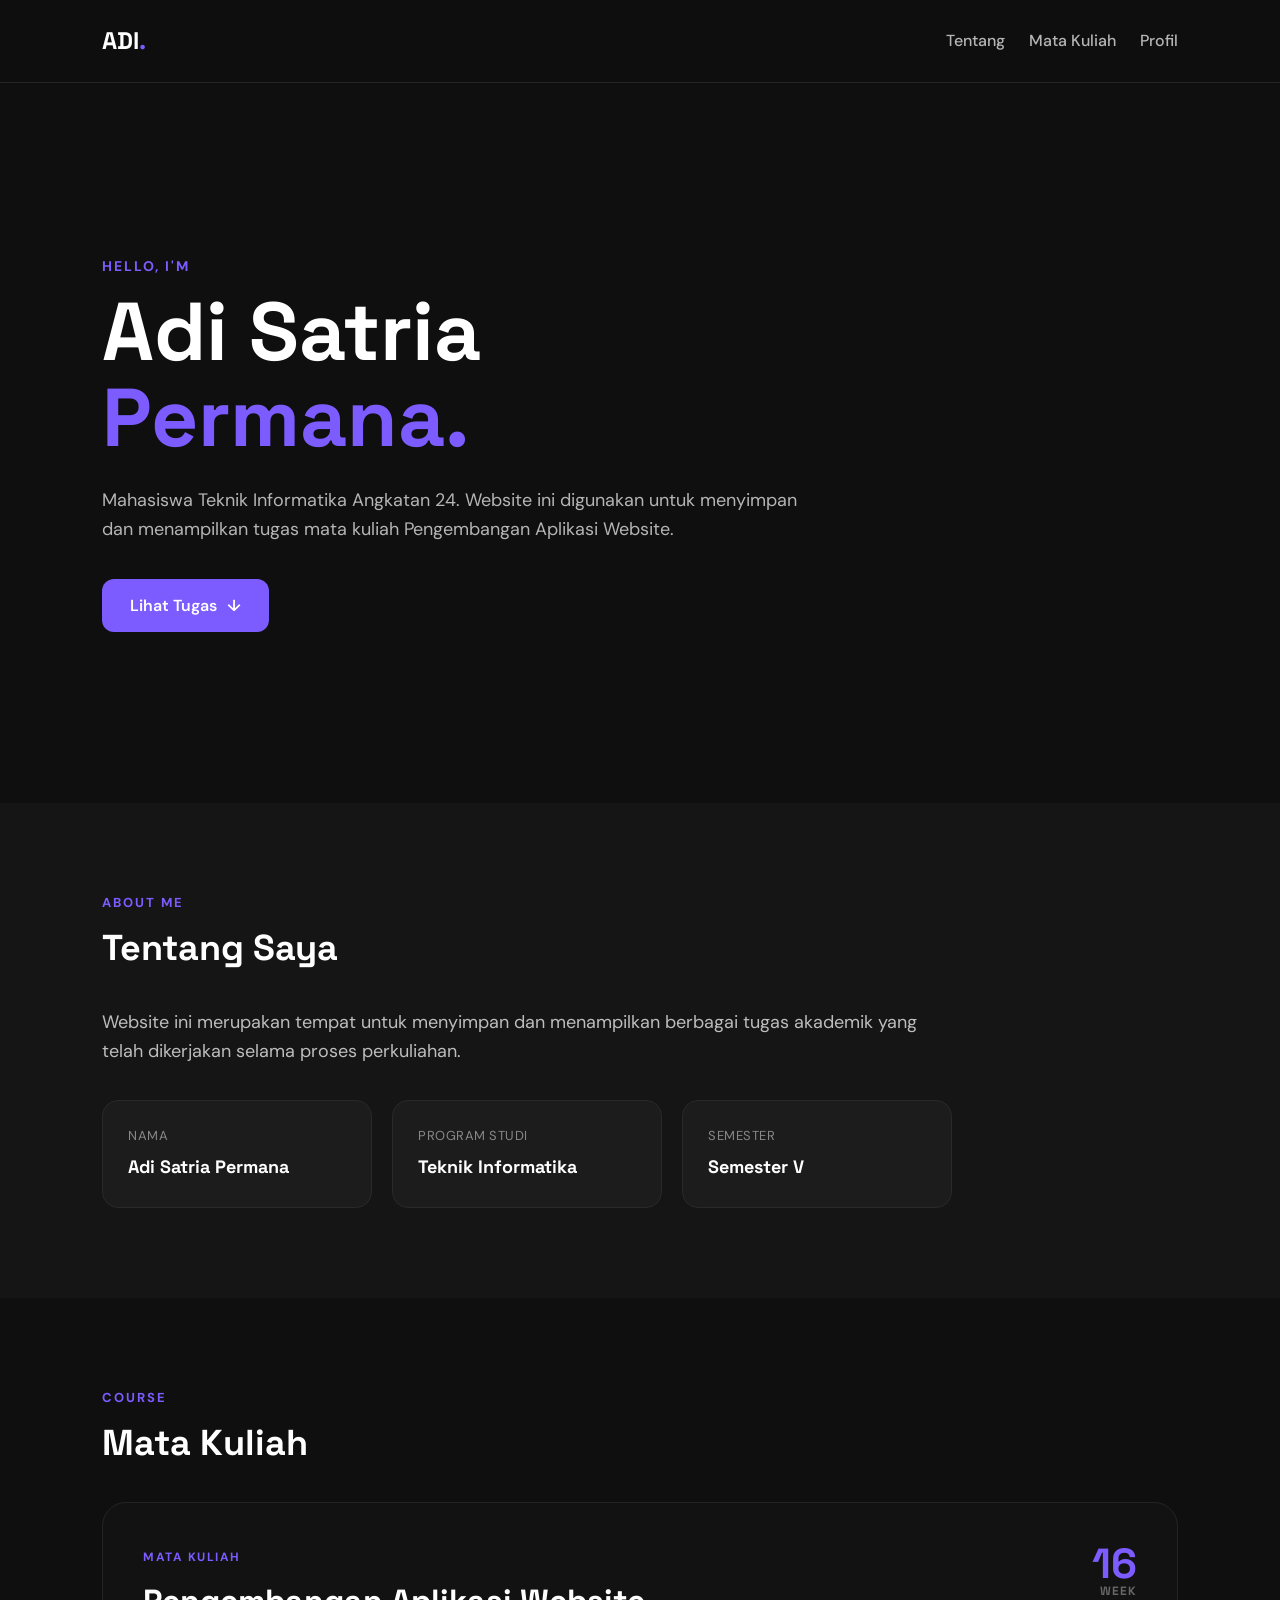
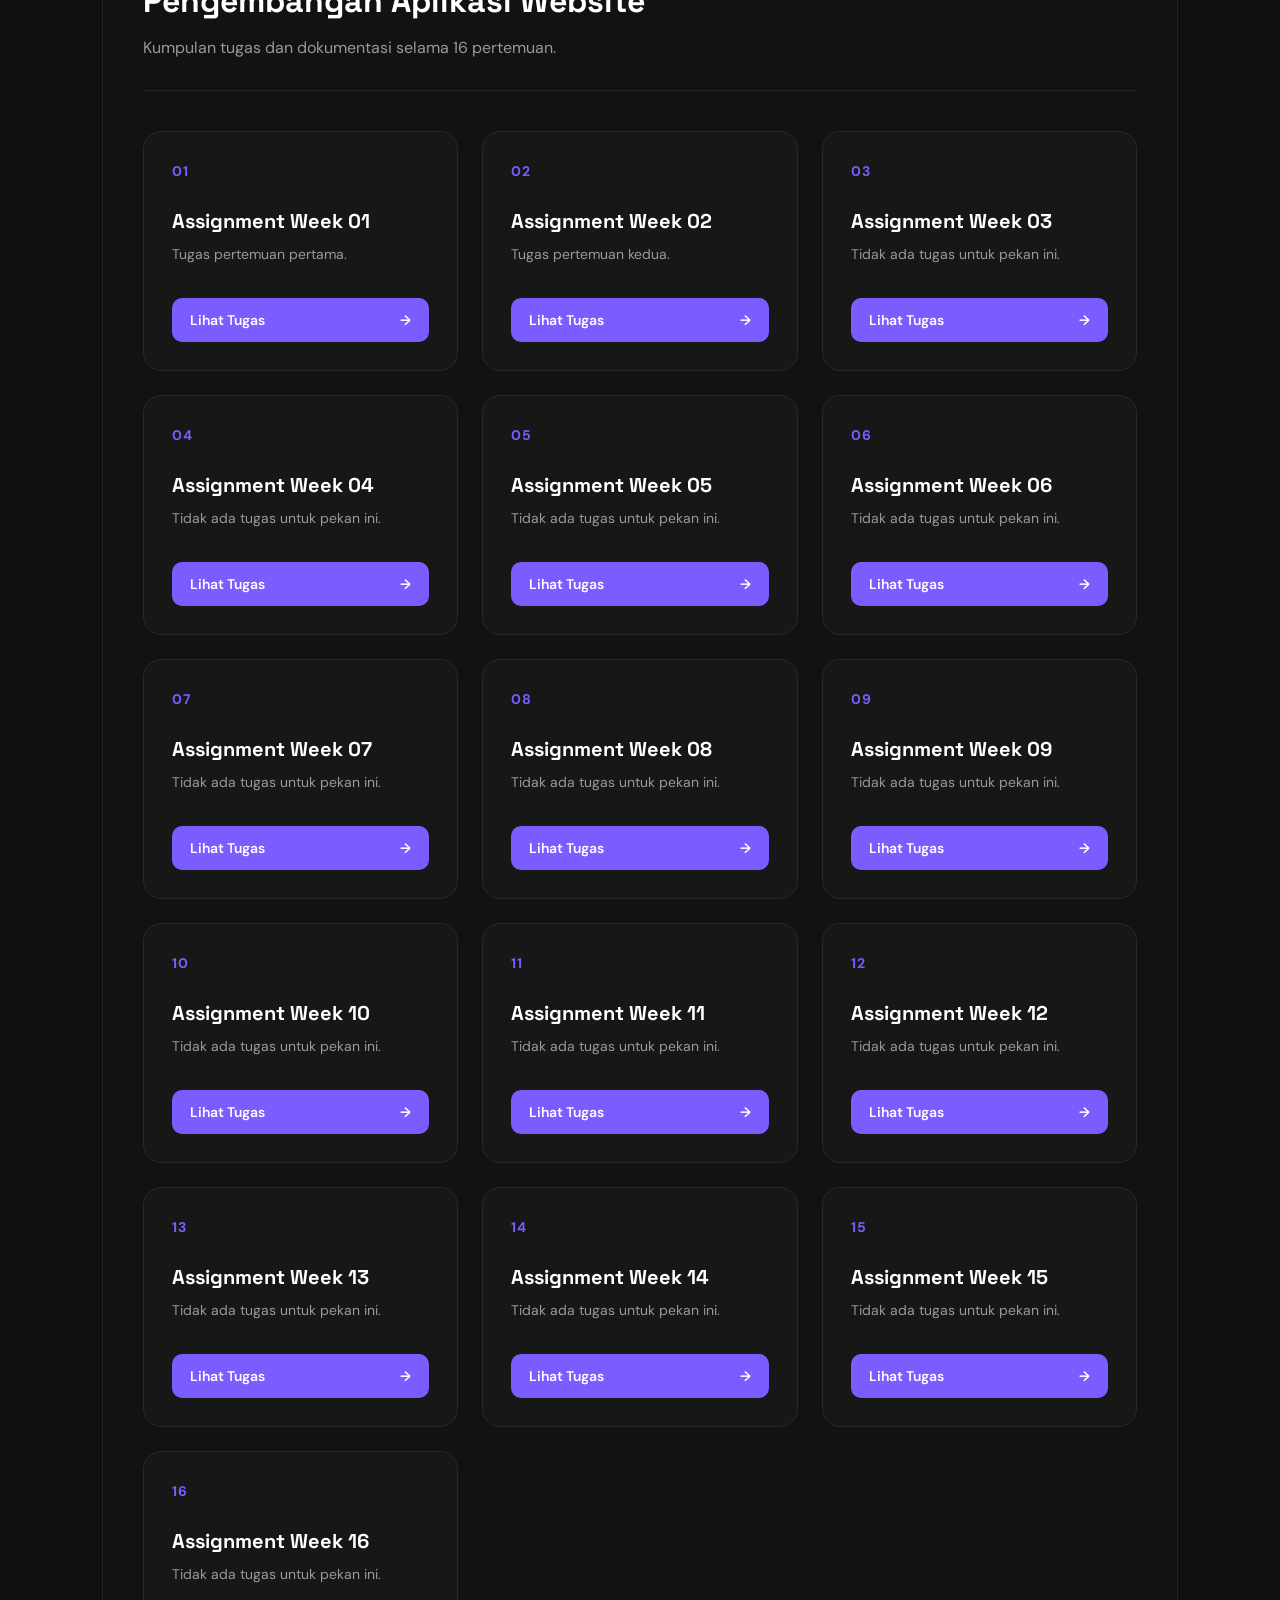
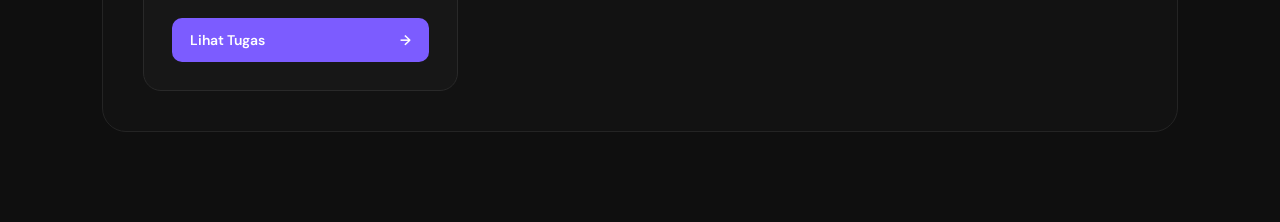
==== commit 9c2ee4f1: "update webutama" ====
--- a/index.html
+++ b/index.html
@@ -64,14 +64,6 @@
           menampilkan tugas mata kuliah Pengembangan
           Aplikasi Website.
         </p>
-                <p>
-          Website utama :
-          <a href="https://adisatriapermana.my.id/"> adisatriapermana.my.id </a>
-        </p>
-        <p>
-          Project :
-          <a href="http://money-track-hgre.vercel.app/"> MoneyTrack </a>
-        </p>
         <a href="#course" class="btn">
           Lihat Tugas
           <span>↓</span>
@@ -197,199 +189,192 @@
             </a>
           </div>
 
-          <!-- WEEK 03 -->
-          <div class="week-card">
-            <div class="week-number">03</div>
-            <div class="week-info">
-              <h4>Assignment Week 03</h4>
-              <p>Tugas pertemuan ketiga.</p>
-            </div>
-            <a href="#" class="pdf-button">
-              Lihat Tugas <span>→</span>
-            </a>
-          </div>
-
-          <!-- WEEK 04 -->
-          <div class="week-card">
-            <div class="week-number">04</div>
-            <div class="week-info">
-              <h4>Assignment Week 04</h4>
-              <p>Tugas pertemuan keempat.</p>
-            </div>
-            <a href="#" class="pdf-button">
-              Lihat Tugas <span>→</span>
-            </a>
-          </div>
-
-          <!-- WEEK 05 -->
-          <div class="week-card">
-            <div class="week-number">05</div>
-            <div class="week-info">
-              <h4>Assignment Week 05</h4>
-              <p>Tugas pertemuan kelima.</p>
-            </div>
-            <a href="#" class="pdf-button">
-              Lihat Tugas <span>→</span>
-            </a>
-          </div>
-
-          <!-- WEEK 06 -->
-          <div class="week-card">
-            <div class="week-number">06</div>
-            <div class="week-info">
-              <h4>Assignment Week 06</h4>
-              <p>Tugas pertemuan keenam.</p>
-            </div>
-            <a href="#" class="pdf-button">
-              Lihat Tugas <span>→</span>
-            </a>
-          </div>
-
-          <!-- WEEK 07 -->
-          <div class="week-card">
-            <div class="week-number">07</div>
-            <div class="week-info">
-              <h4>Assignment Week 07</h4>
-              <p>Tugas pertemuan ketujuh.</p>
-            </div>
-            <a href="#" class="pdf-button">
-              Lihat Tugas <span>→</span>
-            </a>
-          </div>
-
-          <!-- WEEK 08 -->
-          <div class="week-card">
-            <div class="week-number">08</div>
-            <div class="week-info">
-              <h4>Assignment Week 08</h4>
-              <p>Tugas pertemuan kedelapan.</p>
-            </div>
-            <a href="#" class="pdf-button">
-              Lihat Tugas <span>→</span>
-            </a>
-          </div>
-
-          <!-- WEEK 09 -->
-          <div class="week-card">
-            <div class="week-number">09</div>
-            <div class="week-info">
-              <h4>Assignment Week 09</h4>
-              <p>Tugas pertemuan kesembilan.</p>
-            </div>
-            <a href="#" class="pdf-button">
-              Lihat Tugas <span>→</span>
-            </a>
-          </div>
-
-          <!-- WEEK 10 -->
-          <div class="week-card">
-            <div class="week-number">10</div>
-            <div class="week-info">
-              <h4>Assignment Week 10</h4>
-              <p>Tugas pertemuan kesepuluh.</p>
-            </div>
-            <a href="#" class="pdf-button">
-              Lihat Tugas <span>→</span>
-            </a>
-          </div>
-
-          <!-- WEEK 11 -->
-          <div class="week-card">
-            <div class="week-number">11</div>
-            <div class="week-info">
-              <h4>Assignment Week 11</h4>
-              <p>Tugas pertemuan kesebelas.</p>
-            </div>
-            <a href="#" class="pdf-button">
-              Lihat Tugas <span>→</span>
-            </a>
-          </div>
-
-          <!-- WEEK 12 -->
-          <div class="week-card">
-            <div class="week-number">12</div>
-            <div class="week-info">
-              <h4>Assignment Week 12</h4>
-              <p>Tugas pertemuan kedua belas.</p>
-            </div>
-            <a href="#" class="pdf-button">
-              Lihat Tugas <span>→</span>
-            </a>
-          </div>
-
-          <!-- WEEK 13 -->
-          <div class="week-card">
-            <div class="week-number">13</div>
-            <div class="week-info">
-              <h4>Assignment Week 13</h4>
-              <p>Tugas pertemuan ketiga belas.</p>
-            </div>
-            <a href="#" class="pdf-button">
-              Lihat Tugas <span>→</span>
-            </a>
-          </div>
-
-          <!-- WEEK 14 -->
-          <div class="week-card">
-            <div class="week-number">14</div>
-            <div class="week-info">
-              <h4>Assignment Week 14</h4>
-              <p>Tugas pertemuan keempat belas.</p>
-            </div>
-            <a href="#" class="pdf-button">
-              Lihat Tugas <span>→</span>
-            </a>
-          </div>
-
-          <!-- WEEK 15 -->
-          <div class="week-card">
-            <div class="week-number">15</div>
-            <div class="week-info">
-              <h4>Assignment Week 15</h4>
-              <p>Tugas pertemuan kelima belas.</p>
-            </div>
-            <a href="#" class="pdf-button">
-              Lihat Tugas <span>→</span>
-            </a>
-          </div>
-
-          <!-- WEEK 16 -->
-          <div class="week-card">
-            <div class="week-number">16</div>
-            <div class="week-info">
-              <h4>Assignment Week 16</h4>
-              <p>Tugas pertemuan keenam belas.</p>
-            </div>
-            <a href="#" class="pdf-button">
-              Lihat Tugas <span>→</span>
-            </a>
-          </div>
+<!-- WEEK 03 -->
+<div class="week-card">
+  <div class="week-number">03</div>
+  <div class="week-info">
+    <h4>Assignment Week 03</h4>
+    <p>Tidak ada tugas untuk pekan ini.</p>
+  </div>
+  <a href="#" class="pdf-button"
+     onclick="event.preventDefault(); alert('Tidak ada tugas pada pekan ini.');">
+    Lihat Tugas <span>→</span>
+  </a>
+</div>
+
+<!-- WEEK 04 -->
+<div class="week-card">
+  <div class="week-number">04</div>
+  <div class="week-info">
+    <h4>Assignment Week 04</h4>
+    <p>Tidak ada tugas untuk pekan ini.</p>
+  </div>
+  <a href="#" class="pdf-button"
+     onclick="event.preventDefault(); alert('Tidak ada tugas pada pekan ini.');">
+    Lihat Tugas <span>→</span>
+  </a>
+</div>
+
+<!-- WEEK 05 -->
+<div class="week-card">
+  <div class="week-number">05</div>
+  <div class="week-info">
+    <h4>Assignment Week 05</h4>
+    <p>Tidak ada tugas untuk pekan ini.</p>
+  </div>
+  <a href="#" class="pdf-button"
+     onclick="event.preventDefault(); alert('Tidak ada tugas pada pekan ini.');">
+    Lihat Tugas <span>→</span>
+  </a>
+</div>
+
+<!-- WEEK 06 -->
+<div class="week-card">
+  <div class="week-number">06</div>
+  <div class="week-info">
+    <h4>Assignment Week 06</h4>
+    <p>Tidak ada tugas untuk pekan ini.</p>
+  </div>
+  <a href="#" class="pdf-button"
+     onclick="event.preventDefault(); alert('Tidak ada tugas pada pekan ini.');">
+    Lihat Tugas <span>→</span>
+  </a>
+</div>
+
+<!-- WEEK 07 -->
+<div class="week-card">
+  <div class="week-number">07</div>
+  <div class="week-info">
+    <h4>Assignment Week 07</h4>
+    <p>Tidak ada tugas untuk pekan ini.</p>
+  </div>
+  <a href="#" class="pdf-button"
+     onclick="event.preventDefault(); alert('Tidak ada tugas pada pekan ini.');">
+    Lihat Tugas <span>→</span>
+  </a>
+</div>
+
+<!-- WEEK 08 -->
+<div class="week-card">
+  <div class="week-number">08</div>
+  <div class="week-info">
+    <h4>Assignment Week 08</h4>
+    <p>Tidak ada tugas untuk pekan ini.</p>
+  </div>
+  <a href="#" class="pdf-button"
+     onclick="event.preventDefault(); alert('Tidak ada tugas pada pekan ini.');">
+    Lihat Tugas <span>→</span>
+  </a>
+</div>
+
+<!-- WEEK 09 -->
+<div class="week-card">
+  <div class="week-number">09</div>
+  <div class="week-info">
+    <h4>Assignment Week 09</h4>
+    <p>Tidak ada tugas untuk pekan ini.</p>
+  </div>
+  <a href="#" class="pdf-button"
+     onclick="event.preventDefault(); alert('Tidak ada tugas pada pekan ini.');">
+    Lihat Tugas <span>→</span>
+  </a>
+</div>
+
+<!-- WEEK 10 -->
+<div class="week-card">
+  <div class="week-number">10</div>
+  <div class="week-info">
+    <h4>Assignment Week 10</h4>
+    <p>Tidak ada tugas untuk pekan ini.</p>
+  </div>
+  <a href="#" class="pdf-button"
+     onclick="event.preventDefault(); alert('Tidak ada tugas pada pekan ini.');">
+    Lihat Tugas <span>→</span>
+  </a>
+</div>
+
+<!-- WEEK 11 -->
+<div class="week-card">
+  <div class="week-number">11</div>
+  <div class="week-info">
+    <h4>Assignment Week 11</h4>
+    <p>Tidak ada tugas untuk pekan ini.</p>
+  </div>
+  <a href="#" class="pdf-button"
+     onclick="event.preventDefault(); alert('Tidak ada tugas pada pekan ini.');">
+    Lihat Tugas <span>→</span>
+  </a>
+</div>
+
+<!-- WEEK 12 -->
+<div class="week-card">
+  <div class="week-number">12</div>
+  <div class="week-info">
+    <h4>Assignment Week 12</h4>
+    <p>Tidak ada tugas untuk pekan ini.</p>
+  </div>
+  <a href="#" class="pdf-button"
+     onclick="event.preventDefault(); alert('Tidak ada tugas pada pekan ini.');">
+    Lihat Tugas <span>→</span>
+  </a>
+</div>
+
+<!-- WEEK 13 -->
+<div class="week-card">
+  <div class="week-number">13</div>
+  <div class="week-info">
+    <h4>Assignment Week 13</h4>
+    <p>Tidak ada tugas untuk pekan ini.</p>
+  </div>
+  <a href="#" class="pdf-button"
+     onclick="event.preventDefault(); alert('Tidak ada tugas pada pekan ini.');">
+    Lihat Tugas <span>→</span>
+  </a>
+</div>
+
+<!-- WEEK 14 -->
+<div class="week-card">
+  <div class="week-number">14</div>
+  <div class="week-info">
+    <h4>Assignment Week 14</h4>
+    <p>Tidak ada tugas untuk pekan ini.</p>
+  </div>
+  <a href="#" class="pdf-button"
+     onclick="event.preventDefault(); alert('Tidak ada tugas pada pekan ini.');">
+    Lihat Tugas <span>→</span>
+  </a>
+</div>
+
+<!-- WEEK 15 -->
+<div class="week-card">
+  <div class="week-number">15</div>
+  <div class="week-info">
+    <h4>Assignment Week 15</h4>
+    <p>Tidak ada tugas untuk pekan ini.</p>
+  </div>
+  <a href="#" class="pdf-button"
+     onclick="event.preventDefault(); alert('Tidak ada tugas pada pekan ini.');">
+    Lihat Tugas <span>→</span>
+  </a>
+</div>
+
+<!-- WEEK 16 -->
+<div class="week-card">
+  <div class="week-number">16</div>
+  <div class="week-info">
+    <h4>Assignment Week 16</h4>
+    <p>Tidak ada tugas untuk pekan ini.</p>
+  </div>
+  <a href="#" class="pdf-button"
+     onclick="event.preventDefault(); alert('Tidak ada tugas pada pekan ini.');">
+    Lihat Tugas <span>→</span>
+  </a>
+</div>
 
         </div>
       </div>
 
     </section>
-
-
-    <!-- =========================
-         FOOTER
-    ========================== -->
-
-    <footer>
-
-      <h2>
-        Adi Satria <span>Permana.</span>
-      </h2>
-
-      <p>
-        Mahasiswa Teknik Informatika
-      </p>
-
-      <p class="copyright">
-        © 2026 Adi Satria Permana
-      </p>
-
-    </footer>
 
     <!-- Jalur JavaScript disesuaikan dengan folder assets/ -->
     <script src="assets/js/script.js"></script>
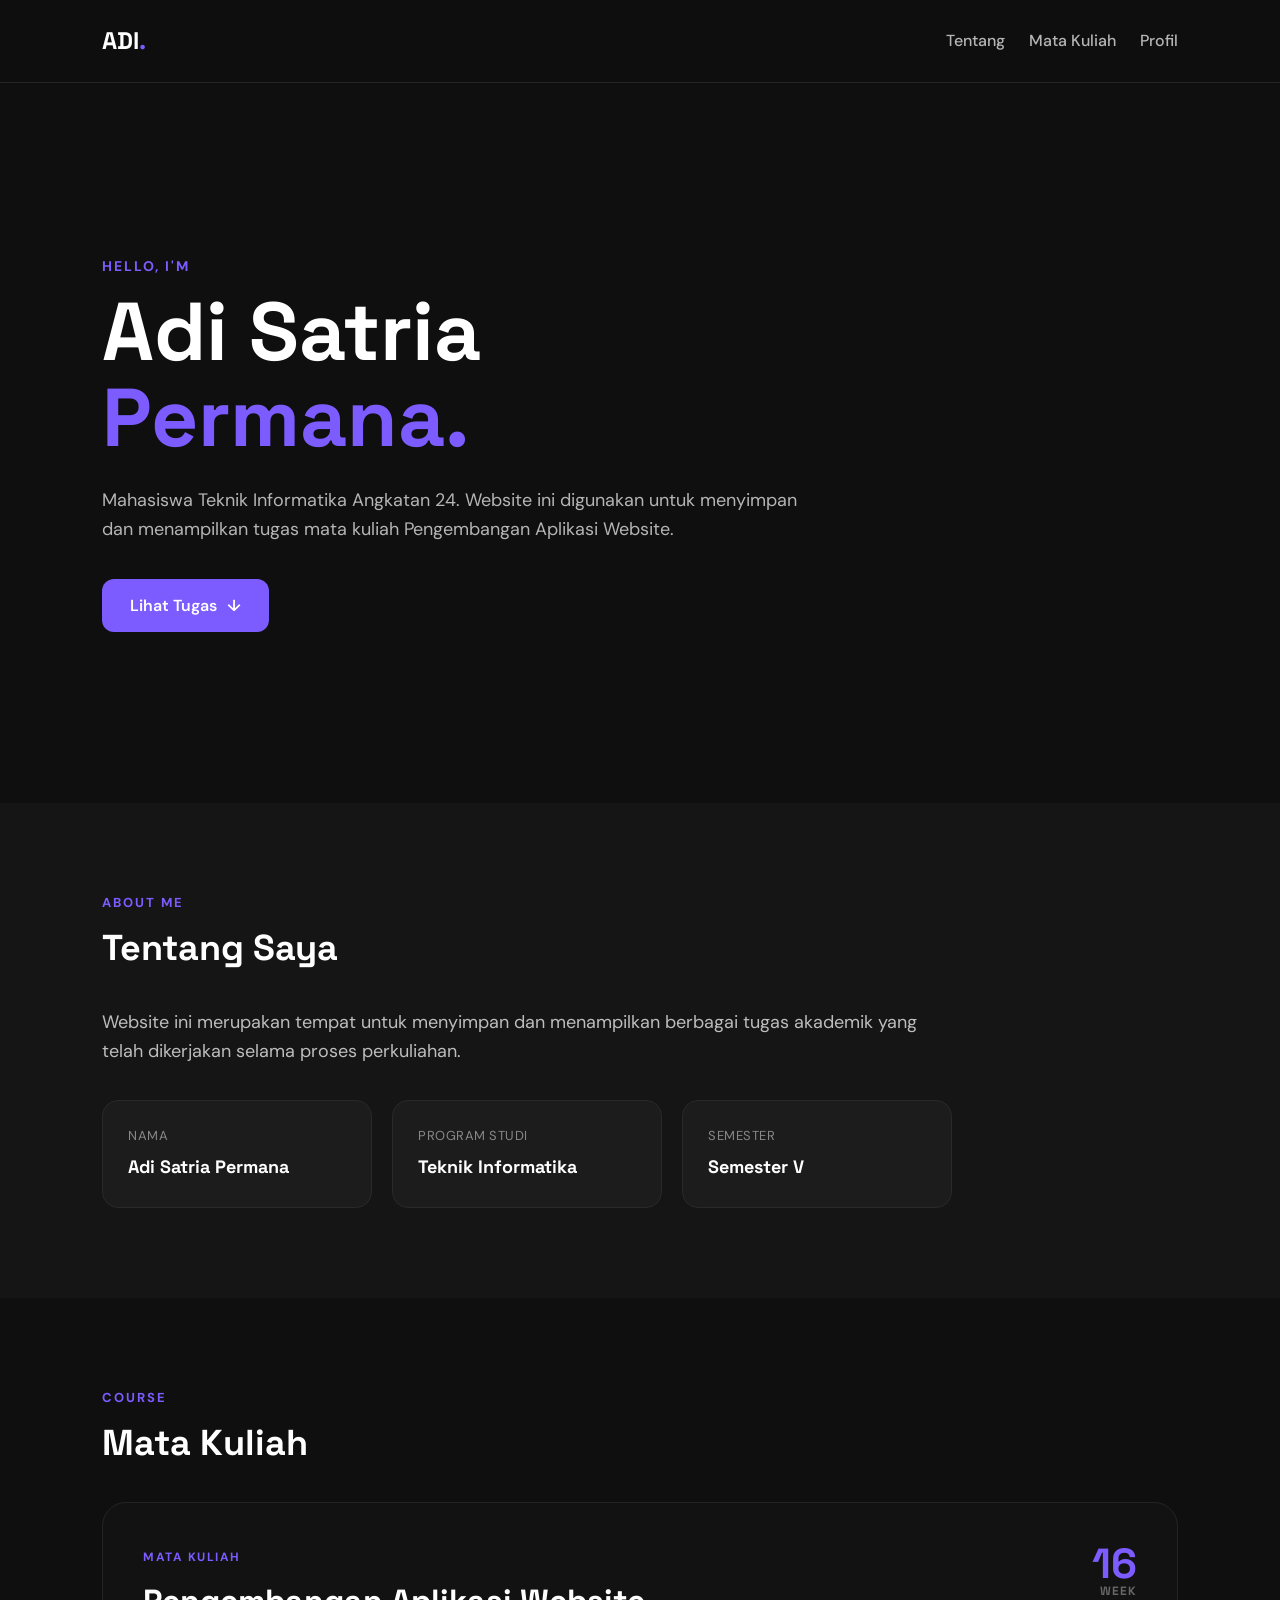
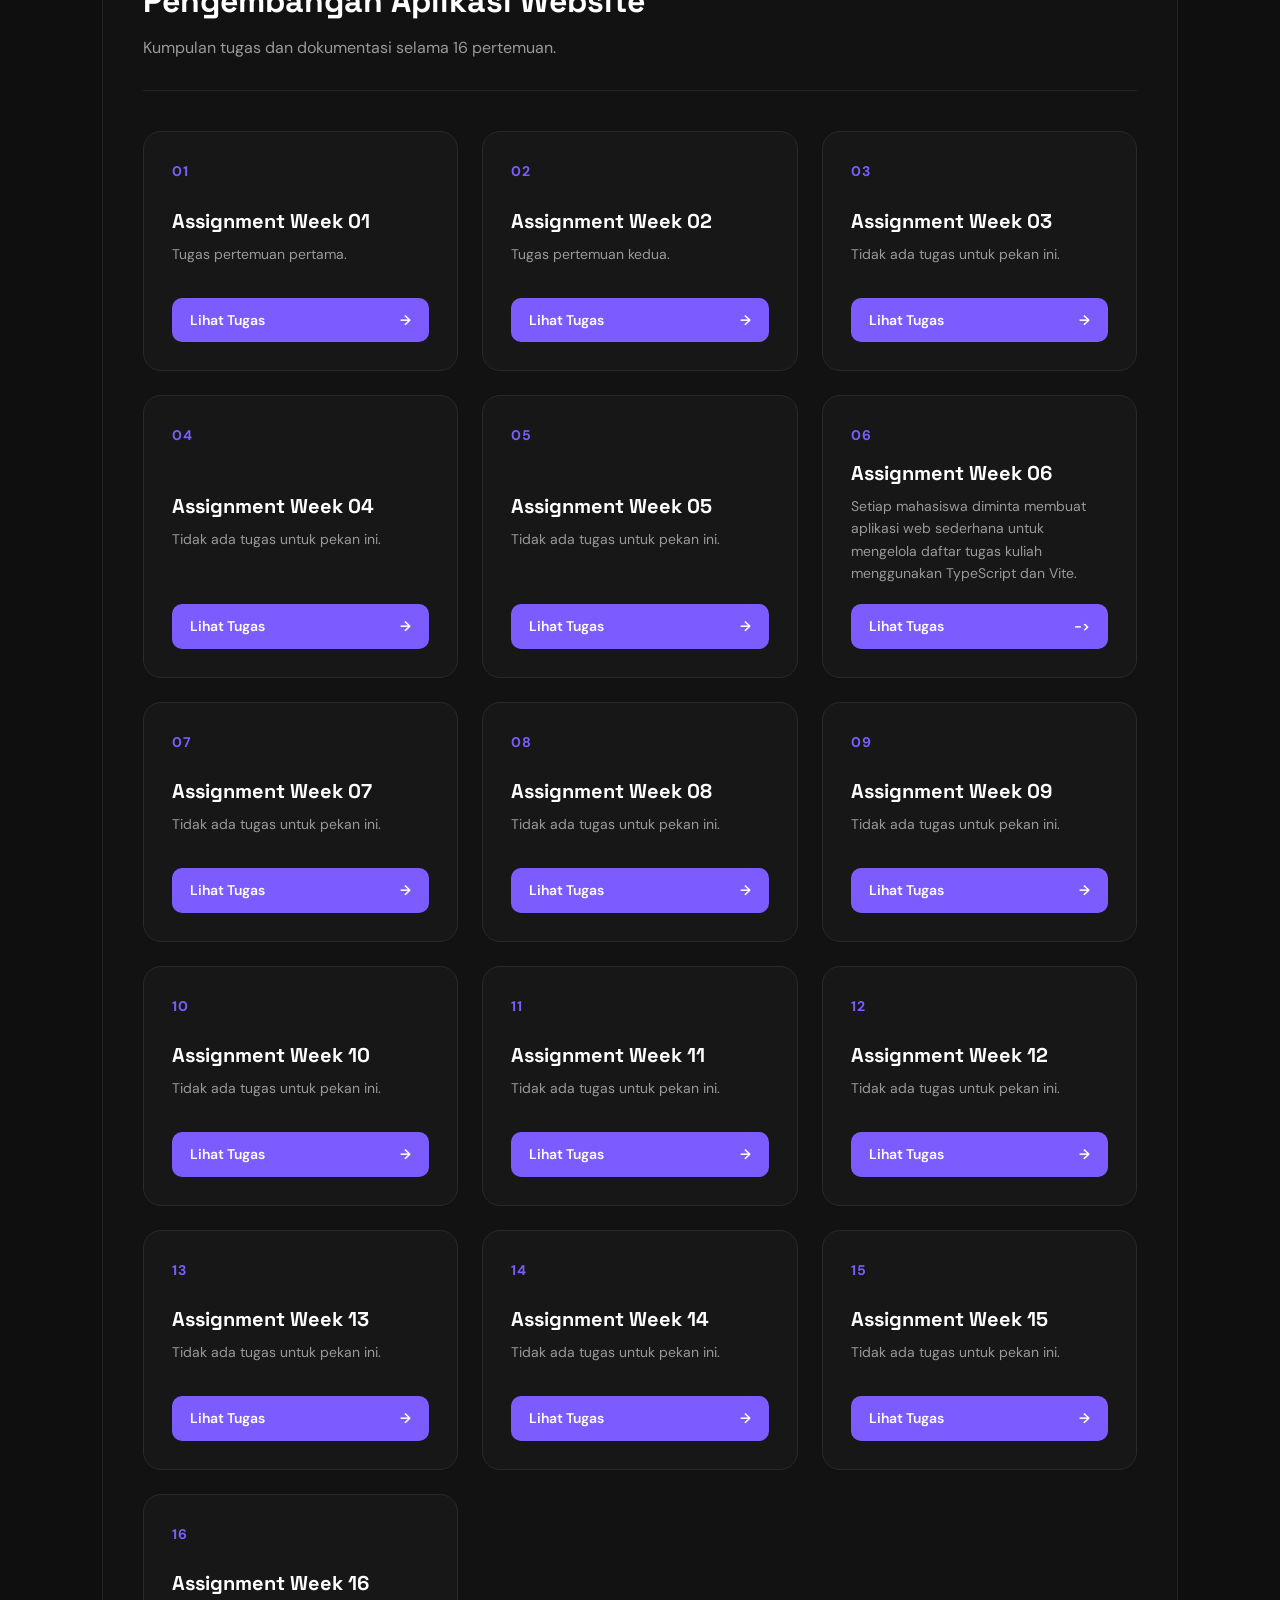
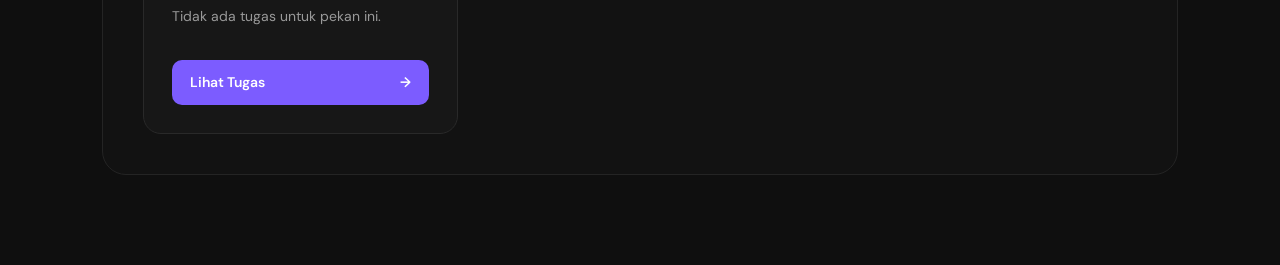
==== commit ee266934: "Pertemuan6" ====
--- a/index.html
+++ b/index.html
@@ -1,383 +1,361 @@
 <!doctype html>
 <html lang="id">
-  <head>
-    <meta charset="UTF-8" />
-    <meta name="viewport" content="width=device-width, initial-scale=1.0" />
-
-    <title>Adi Satria Permana</title>
-
-    <!-- Meta Tags Tugas Akademik -->
-    <meta
-      name="description"
-      content="Website tugas akademik Adi Satria Permana, mahasiswa Teknik Informatika."
-    />
-    <meta
-      property="og:title"
-      content="Adi Satria Permana"
-    />
-    <meta
-      property="og:description"
-      content="Website tugas akademik Adi Satria Permana."
-    />
-
-    <!-- Jalur CSS disesuaikan dengan folder assets/ -->
-    <link rel="stylesheet" href="assets/css/style.css">
-  </head>
-
-  <body>
-
-    <!-- =========================
+
+<head>
+  <meta charset="UTF-8" />
+  <meta name="viewport" content="width=device-width, initial-scale=1.0" />
+
+  <title>Adi Satria Permana</title>
+
+  <!-- Meta Tags Tugas Akademik -->
+  <meta name="description" content="Website tugas akademik Adi Satria Permana, mahasiswa Teknik Informatika." />
+  <meta property="og:title" content="Adi Satria Permana" />
+  <meta property="og:description" content="Website tugas akademik Adi Satria Permana." />
+
+  <!-- Jalur CSS disesuaikan dengan folder assets/ -->
+  <link rel="stylesheet" href="assets/css/style.css">
+</head>
+
+<body>
+
+  <!-- =========================
          NAVBAR
     ========================== -->
 
-    <nav class="navbar">
-      <div class="logo">
-        ADI<span>.</span>
-      </div>
-
-      <div class="nav-menu">
-        <a href="#about" class="nav-link">Tentang</a>
-        <a href="#course" class="nav-link">Mata Kuliah</a>
-        <a href="profil/" class="nav-link">Profil</a>
-      </div>
-    </nav>
-
-
-    <!-- =========================
+  <nav class="navbar">
+    <div class="logo">
+      ADI<span>.</span>
+    </div>
+
+    <div class="nav-menu">
+      <a href="#about" class="nav-link">Tentang</a>
+      <a href="#course" class="nav-link">Mata Kuliah</a>
+      <a href="profil/" class="nav-link">Profil</a>
+    </div>
+  </nav>
+
+
+  <!-- =========================
          HERO
     ========================== -->
 
-    <section class="hero">
-      <div class="hero-content">
-
-        <p class="hello">
-          HELLO, I'M
-        </p>
-
-        <h1>
-          Adi Satria<br />
-          <span>Permana.</span>
-        </h1>
-        <p class="description">
-          Mahasiswa Teknik Informatika Angkatan 24.
-          Website ini digunakan untuk menyimpan dan
-          menampilkan tugas mata kuliah Pengembangan
-          Aplikasi Website.
-        </p>
-        <a href="#course" class="btn">
-          Lihat Tugas
-          <span>↓</span>
-        </a>
-
-      </div>
-    </section>
-
-
-    <!-- =========================
+  <section class="hero">
+    <div class="hero-content">
+
+      <p class="hello">
+        HELLO, I'M
+      </p>
+
+      <h1>
+        Adi Satria<br />
+        <span>Permana.</span>
+      </h1>
+      <p class="description">
+        Mahasiswa Teknik Informatika Angkatan 24.
+        Website ini digunakan untuk menyimpan dan
+        menampilkan tugas mata kuliah Pengembangan
+        Aplikasi Website.
+      </p>
+      <a href="#course" class="btn">
+        Lihat Tugas
+        <span>↓</span>
+      </a>
+
+    </div>
+  </section>
+
+
+  <!-- =========================
          ABOUT
     ========================== -->
 
-    <section class="about section" id="about">
-
-      <div class="section-title">
-        <p class="sub-title">ABOUT ME</p>
-        <h2>Tentang Saya</h2>
+  <section class="about section" id="about">
+
+    <div class="section-title">
+      <p class="sub-title">ABOUT ME</p>
+      <h2>Tentang Saya</h2>
+    </div>
+
+    <div class="about-content">
+
+      <p>
+        Website ini merupakan tempat untuk menyimpan dan
+        menampilkan berbagai tugas akademik yang telah
+        dikerjakan selama proses perkuliahan.
+      </p>
+
+      <div class="info-grid">
+
+        <div class="info-card">
+          <span>Nama</span>
+          <strong>Adi Satria Permana</strong>
+        </div>
+
+        <div class="info-card">
+          <span>Program Studi</span>
+          <strong>Teknik Informatika</strong>
+        </div>
+
+        <div class="info-card">
+          <span>Semester</span>
+          <strong>Semester V</strong>
+        </div>
+
       </div>
 
-      <div class="about-content">
-
-        <p>
-          Website ini merupakan tempat untuk menyimpan dan
-          menampilkan berbagai tugas akademik yang telah
-          dikerjakan selama proses perkuliahan.
-        </p>
-
-        <div class="info-grid">
-
-          <div class="info-card">
-            <span>Nama</span>
-            <strong>Adi Satria Permana</strong>
-          </div>
-
-          <div class="info-card">
-            <span>Program Studi</span>
-            <strong>Teknik Informatika</strong>
-          </div>
-
-          <div class="info-card">
-            <span>Semester</span>
-            <strong>Semester V</strong>
-          </div>
-
-        </div>
-
-      </div>
-
-    </section>
-
-
-    <!-- =========================
+    </div>
+
+  </section>
+
+
+  <!-- =========================
          COURSE
     ========================== -->
 
-    <section class="course section" id="course">
-
-      <div class="section-title">
-        <p class="sub-title">COURSE</p>
-        <h2>Mata Kuliah</h2>
+  <section class="course section" id="course">
+
+    <div class="section-title">
+      <p class="sub-title">COURSE</p>
+      <h2>Mata Kuliah</h2>
+    </div>
+
+
+    <!-- COURSE HEADER -->
+
+    <div class="course-card">
+
+      <div class="course-header">
+
+        <div>
+
+          <span class="course-label">
+            MATA KULIAH
+          </span>
+
+          <h3 class="course-title">
+            Pengembangan Aplikasi Website
+          </h3>
+
+          <p class="course-subtitle">
+            Kumpulan tugas dan dokumentasi
+            selama 16 pertemuan.
+          </p>
+
+        </div>
+
+        <div class="course-number">
+          16
+          <span>WEEK</span>
+        </div>
+
       </div>
 
 
-      <!-- COURSE HEADER -->
-
-      <div class="course-card">
-
-        <div class="course-header">
-
-          <div>
-
-            <span class="course-label">
-              MATA KULIAH
-            </span>
-
-            <h3 class="course-title">
-              Pengembangan Aplikasi Website
-            </h3>
-
-            <p class="course-subtitle">
-              Kumpulan tugas dan dokumentasi
-              selama 16 pertemuan.
-            </p>
-
-          </div>
-
-          <div class="course-number">
-            16
-            <span>WEEK</span>
-          </div>
-
-        </div>
-
-
-        <!-- =========================
+      <!-- =========================
              WEEK CARDS (01 - 16)
         ========================= -->
 
-        <div class="week-grid">
-
-          <!-- WEEK 01 -->
-          <div class="week-card">
-            <div class="week-number">01</div>
-            <div class="week-info">
-              <h4>Assignment Week 01</h4>
-              <p>Tugas pertemuan pertama.</p>
-            </div>
-            <a href="pdf/1247050074_ADI SATRIA PERMANA_PAW.pdf" class="pdf-button" target="_blank">
-              Lihat Tugas <span>→</span>
-            </a>
-          </div>
-
-          <!-- WEEK 02 -->
-          <div class="week-card">
-            <div class="week-number">02</div>
-            <div class="week-info">
-              <h4>Assignment Week 02</h4>
-              <p>Tugas pertemuan kedua.</p>
-            </div>
-            <a href="profil/" class="pdf-button">
-              Lihat Tugas <span>→</span>
-            </a>
-          </div>
-
-<!-- WEEK 03 -->
-<div class="week-card">
-  <div class="week-number">03</div>
-  <div class="week-info">
-    <h4>Assignment Week 03</h4>
-    <p>Tidak ada tugas untuk pekan ini.</p>
-  </div>
-  <a href="#" class="pdf-button"
-     onclick="event.preventDefault(); alert('Tidak ada tugas pada pekan ini.');">
-    Lihat Tugas <span>→</span>
-  </a>
-</div>
-
-<!-- WEEK 04 -->
-<div class="week-card">
-  <div class="week-number">04</div>
-  <div class="week-info">
-    <h4>Assignment Week 04</h4>
-    <p>Tidak ada tugas untuk pekan ini.</p>
-  </div>
-  <a href="#" class="pdf-button"
-     onclick="event.preventDefault(); alert('Tidak ada tugas pada pekan ini.');">
-    Lihat Tugas <span>→</span>
-  </a>
-</div>
-
-<!-- WEEK 05 -->
-<div class="week-card">
-  <div class="week-number">05</div>
-  <div class="week-info">
-    <h4>Assignment Week 05</h4>
-    <p>Tidak ada tugas untuk pekan ini.</p>
-  </div>
-  <a href="#" class="pdf-button"
-     onclick="event.preventDefault(); alert('Tidak ada tugas pada pekan ini.');">
-    Lihat Tugas <span>→</span>
-  </a>
-</div>
+      <div class="week-grid">
+
+        <!-- WEEK 01 -->
+        <div class="week-card">
+          <div class="week-number">01</div>
+          <div class="week-info">
+            <h4>Assignment Week 01</h4>
+            <p>Tugas pertemuan pertama.</p>
+          </div>
+          <a href="pdf/1247050074_ADI SATRIA PERMANA_PAW.pdf" class="pdf-button" target="_blank">
+            Lihat Tugas <span>→</span>
+          </a>
+        </div>
+
+        <!-- WEEK 02 -->
+        <div class="week-card">
+          <div class="week-number">02</div>
+          <div class="week-info">
+            <h4>Assignment Week 02</h4>
+            <p>Tugas pertemuan kedua.</p>
+          </div>
+          <a href="profil/" class="pdf-button">
+            Lihat Tugas <span>→</span>
+          </a>
+        </div>
+
+        <!-- WEEK 03 -->
+        <div class="week-card">
+          <div class="week-number">03</div>
+          <div class="week-info">
+            <h4>Assignment Week 03</h4>
+            <p>Tidak ada tugas untuk pekan ini.</p>
+          </div>
+          <a href="#" class="pdf-button" onclick="event.preventDefault(); alert('Tidak ada tugas pada pekan ini.');">
+            Lihat Tugas <span>→</span>
+          </a>
+        </div>
+
+        <!-- WEEK 04 -->
+        <div class="week-card">
+          <div class="week-number">04</div>
+          <div class="week-info">
+            <h4>Assignment Week 04</h4>
+            <p>Tidak ada tugas untuk pekan ini.</p>
+          </div>
+          <a href="#" class="pdf-button" onclick="event.preventDefault(); alert('Tidak ada tugas pada pekan ini.');">
+            Lihat Tugas <span>→</span>
+          </a>
+        </div>
+
+        <!-- WEEK 05 -->
+        <div class="week-card">
+          <div class="week-number">05</div>
+          <div class="week-info">
+            <h4>Assignment Week 05</h4>
+            <p>Tidak ada tugas untuk pekan ini.</p>
+          </div>
+          <a href="#" class="pdf-button" onclick="event.preventDefault(); alert('Tidak ada tugas pada pekan ini.');">
+            Lihat Tugas <span>→</span>
+          </a>
+        </div>
 
 <!-- WEEK 06 -->
 <div class="week-card">
   <div class="week-number">06</div>
   <div class="week-info">
     <h4>Assignment Week 06</h4>
-    <p>Tidak ada tugas untuk pekan ini.</p>
+    <p>Setiap mahasiswa diminta membuat aplikasi web sederhana untuk mengelola daftar tugas kuliah menggunakan TypeScript dan Vite.</p>
   </div>
-  <a href="#" class="pdf-button"
-     onclick="event.preventDefault(); alert('Tidak ada tugas pada pekan ini.');">
-    Lihat Tugas <span>→</span>
+  <a href="Pertemuan6/" class="pdf-button">
+    Lihat Tugas <span>-></span>
   </a>
 </div>
-
-<!-- WEEK 07 -->
-<div class="week-card">
-  <div class="week-number">07</div>
-  <div class="week-info">
-    <h4>Assignment Week 07</h4>
-    <p>Tidak ada tugas untuk pekan ini.</p>
-  </div>
-  <a href="#" class="pdf-button"
-     onclick="event.preventDefault(); alert('Tidak ada tugas pada pekan ini.');">
-    Lihat Tugas <span>→</span>
-  </a>
-</div>
-
-<!-- WEEK 08 -->
-<div class="week-card">
-  <div class="week-number">08</div>
-  <div class="week-info">
-    <h4>Assignment Week 08</h4>
-    <p>Tidak ada tugas untuk pekan ini.</p>
-  </div>
-  <a href="#" class="pdf-button"
-     onclick="event.preventDefault(); alert('Tidak ada tugas pada pekan ini.');">
-    Lihat Tugas <span>→</span>
-  </a>
-</div>
-
-<!-- WEEK 09 -->
-<div class="week-card">
-  <div class="week-number">09</div>
-  <div class="week-info">
-    <h4>Assignment Week 09</h4>
-    <p>Tidak ada tugas untuk pekan ini.</p>
-  </div>
-  <a href="#" class="pdf-button"
-     onclick="event.preventDefault(); alert('Tidak ada tugas pada pekan ini.');">
-    Lihat Tugas <span>→</span>
-  </a>
-</div>
-
-<!-- WEEK 10 -->
-<div class="week-card">
-  <div class="week-number">10</div>
-  <div class="week-info">
-    <h4>Assignment Week 10</h4>
-    <p>Tidak ada tugas untuk pekan ini.</p>
-  </div>
-  <a href="#" class="pdf-button"
-     onclick="event.preventDefault(); alert('Tidak ada tugas pada pekan ini.');">
-    Lihat Tugas <span>→</span>
-  </a>
-</div>
-
-<!-- WEEK 11 -->
-<div class="week-card">
-  <div class="week-number">11</div>
-  <div class="week-info">
-    <h4>Assignment Week 11</h4>
-    <p>Tidak ada tugas untuk pekan ini.</p>
-  </div>
-  <a href="#" class="pdf-button"
-     onclick="event.preventDefault(); alert('Tidak ada tugas pada pekan ini.');">
-    Lihat Tugas <span>→</span>
-  </a>
-</div>
-
-<!-- WEEK 12 -->
-<div class="week-card">
-  <div class="week-number">12</div>
-  <div class="week-info">
-    <h4>Assignment Week 12</h4>
-    <p>Tidak ada tugas untuk pekan ini.</p>
-  </div>
-  <a href="#" class="pdf-button"
-     onclick="event.preventDefault(); alert('Tidak ada tugas pada pekan ini.');">
-    Lihat Tugas <span>→</span>
-  </a>
-</div>
-
-<!-- WEEK 13 -->
-<div class="week-card">
-  <div class="week-number">13</div>
-  <div class="week-info">
-    <h4>Assignment Week 13</h4>
-    <p>Tidak ada tugas untuk pekan ini.</p>
-  </div>
-  <a href="#" class="pdf-button"
-     onclick="event.preventDefault(); alert('Tidak ada tugas pada pekan ini.');">
-    Lihat Tugas <span>→</span>
-  </a>
-</div>
-
-<!-- WEEK 14 -->
-<div class="week-card">
-  <div class="week-number">14</div>
-  <div class="week-info">
-    <h4>Assignment Week 14</h4>
-    <p>Tidak ada tugas untuk pekan ini.</p>
-  </div>
-  <a href="#" class="pdf-button"
-     onclick="event.preventDefault(); alert('Tidak ada tugas pada pekan ini.');">
-    Lihat Tugas <span>→</span>
-  </a>
-</div>
-
-<!-- WEEK 15 -->
-<div class="week-card">
-  <div class="week-number">15</div>
-  <div class="week-info">
-    <h4>Assignment Week 15</h4>
-    <p>Tidak ada tugas untuk pekan ini.</p>
-  </div>
-  <a href="#" class="pdf-button"
-     onclick="event.preventDefault(); alert('Tidak ada tugas pada pekan ini.');">
-    Lihat Tugas <span>→</span>
-  </a>
-</div>
-
-<!-- WEEK 16 -->
-<div class="week-card">
-  <div class="week-number">16</div>
-  <div class="week-info">
-    <h4>Assignment Week 16</h4>
-    <p>Tidak ada tugas untuk pekan ini.</p>
-  </div>
-  <a href="#" class="pdf-button"
-     onclick="event.preventDefault(); alert('Tidak ada tugas pada pekan ini.');">
-    Lihat Tugas <span>→</span>
-  </a>
-</div>
-
-        </div>
+        <!-- WEEK 07 -->
+        <div class="week-card">
+          <div class="week-number">07</div>
+          <div class="week-info">
+            <h4>Assignment Week 07</h4>
+            <p>Tidak ada tugas untuk pekan ini.</p>
+          </div>
+          <a href="#" class="pdf-button" onclick="event.preventDefault(); alert('Tidak ada tugas pada pekan ini.');">
+            Lihat Tugas <span>→</span>
+          </a>
+        </div>
+
+        <!-- WEEK 08 -->
+        <div class="week-card">
+          <div class="week-number">08</div>
+          <div class="week-info">
+            <h4>Assignment Week 08</h4>
+            <p>Tidak ada tugas untuk pekan ini.</p>
+          </div>
+          <a href="#" class="pdf-button" onclick="event.preventDefault(); alert('Tidak ada tugas pada pekan ini.');">
+            Lihat Tugas <span>→</span>
+          </a>
+        </div>
+
+        <!-- WEEK 09 -->
+        <div class="week-card">
+          <div class="week-number">09</div>
+          <div class="week-info">
+            <h4>Assignment Week 09</h4>
+            <p>Tidak ada tugas untuk pekan ini.</p>
+          </div>
+          <a href="#" class="pdf-button" onclick="event.preventDefault(); alert('Tidak ada tugas pada pekan ini.');">
+            Lihat Tugas <span>→</span>
+          </a>
+        </div>
+
+        <!-- WEEK 10 -->
+        <div class="week-card">
+          <div class="week-number">10</div>
+          <div class="week-info">
+            <h4>Assignment Week 10</h4>
+            <p>Tidak ada tugas untuk pekan ini.</p>
+          </div>
+          <a href="#" class="pdf-button" onclick="event.preventDefault(); alert('Tidak ada tugas pada pekan ini.');">
+            Lihat Tugas <span>→</span>
+          </a>
+        </div>
+
+        <!-- WEEK 11 -->
+        <div class="week-card">
+          <div class="week-number">11</div>
+          <div class="week-info">
+            <h4>Assignment Week 11</h4>
+            <p>Tidak ada tugas untuk pekan ini.</p>
+          </div>
+          <a href="#" class="pdf-button" onclick="event.preventDefault(); alert('Tidak ada tugas pada pekan ini.');">
+            Lihat Tugas <span>→</span>
+          </a>
+        </div>
+
+        <!-- WEEK 12 -->
+        <div class="week-card">
+          <div class="week-number">12</div>
+          <div class="week-info">
+            <h4>Assignment Week 12</h4>
+            <p>Tidak ada tugas untuk pekan ini.</p>
+          </div>
+          <a href="#" class="pdf-button" onclick="event.preventDefault(); alert('Tidak ada tugas pada pekan ini.');">
+            Lihat Tugas <span>→</span>
+          </a>
+        </div>
+
+        <!-- WEEK 13 -->
+        <div class="week-card">
+          <div class="week-number">13</div>
+          <div class="week-info">
+            <h4>Assignment Week 13</h4>
+            <p>Tidak ada tugas untuk pekan ini.</p>
+          </div>
+          <a href="#" class="pdf-button" onclick="event.preventDefault(); alert('Tidak ada tugas pada pekan ini.');">
+            Lihat Tugas <span>→</span>
+          </a>
+        </div>
+
+        <!-- WEEK 14 -->
+        <div class="week-card">
+          <div class="week-number">14</div>
+          <div class="week-info">
+            <h4>Assignment Week 14</h4>
+            <p>Tidak ada tugas untuk pekan ini.</p>
+          </div>
+          <a href="#" class="pdf-button" onclick="event.preventDefault(); alert('Tidak ada tugas pada pekan ini.');">
+            Lihat Tugas <span>→</span>
+          </a>
+        </div>
+
+        <!-- WEEK 15 -->
+        <div class="week-card">
+          <div class="week-number">15</div>
+          <div class="week-info">
+            <h4>Assignment Week 15</h4>
+            <p>Tidak ada tugas untuk pekan ini.</p>
+          </div>
+          <a href="#" class="pdf-button" onclick="event.preventDefault(); alert('Tidak ada tugas pada pekan ini.');">
+            Lihat Tugas <span>→</span>
+          </a>
+        </div>
+
+        <!-- WEEK 16 -->
+        <div class="week-card">
+          <div class="week-number">16</div>
+          <div class="week-info">
+            <h4>Assignment Week 16</h4>
+            <p>Tidak ada tugas untuk pekan ini.</p>
+          </div>
+          <a href="#" class="pdf-button" onclick="event.preventDefault(); alert('Tidak ada tugas pada pekan ini.');">
+            Lihat Tugas <span>→</span>
+          </a>
+        </div>
+
       </div>
-
-    </section>
-
-    <!-- Jalur JavaScript disesuaikan dengan folder assets/ -->
-    <script src="assets/js/script.js"></script>
-
-  </body>
+    </div>
+
+  </section>
+
+  <!-- Jalur JavaScript disesuaikan dengan folder assets/ -->
+  <script src="assets/js/script.js"></script>
+
+</body>
+
 </html>
